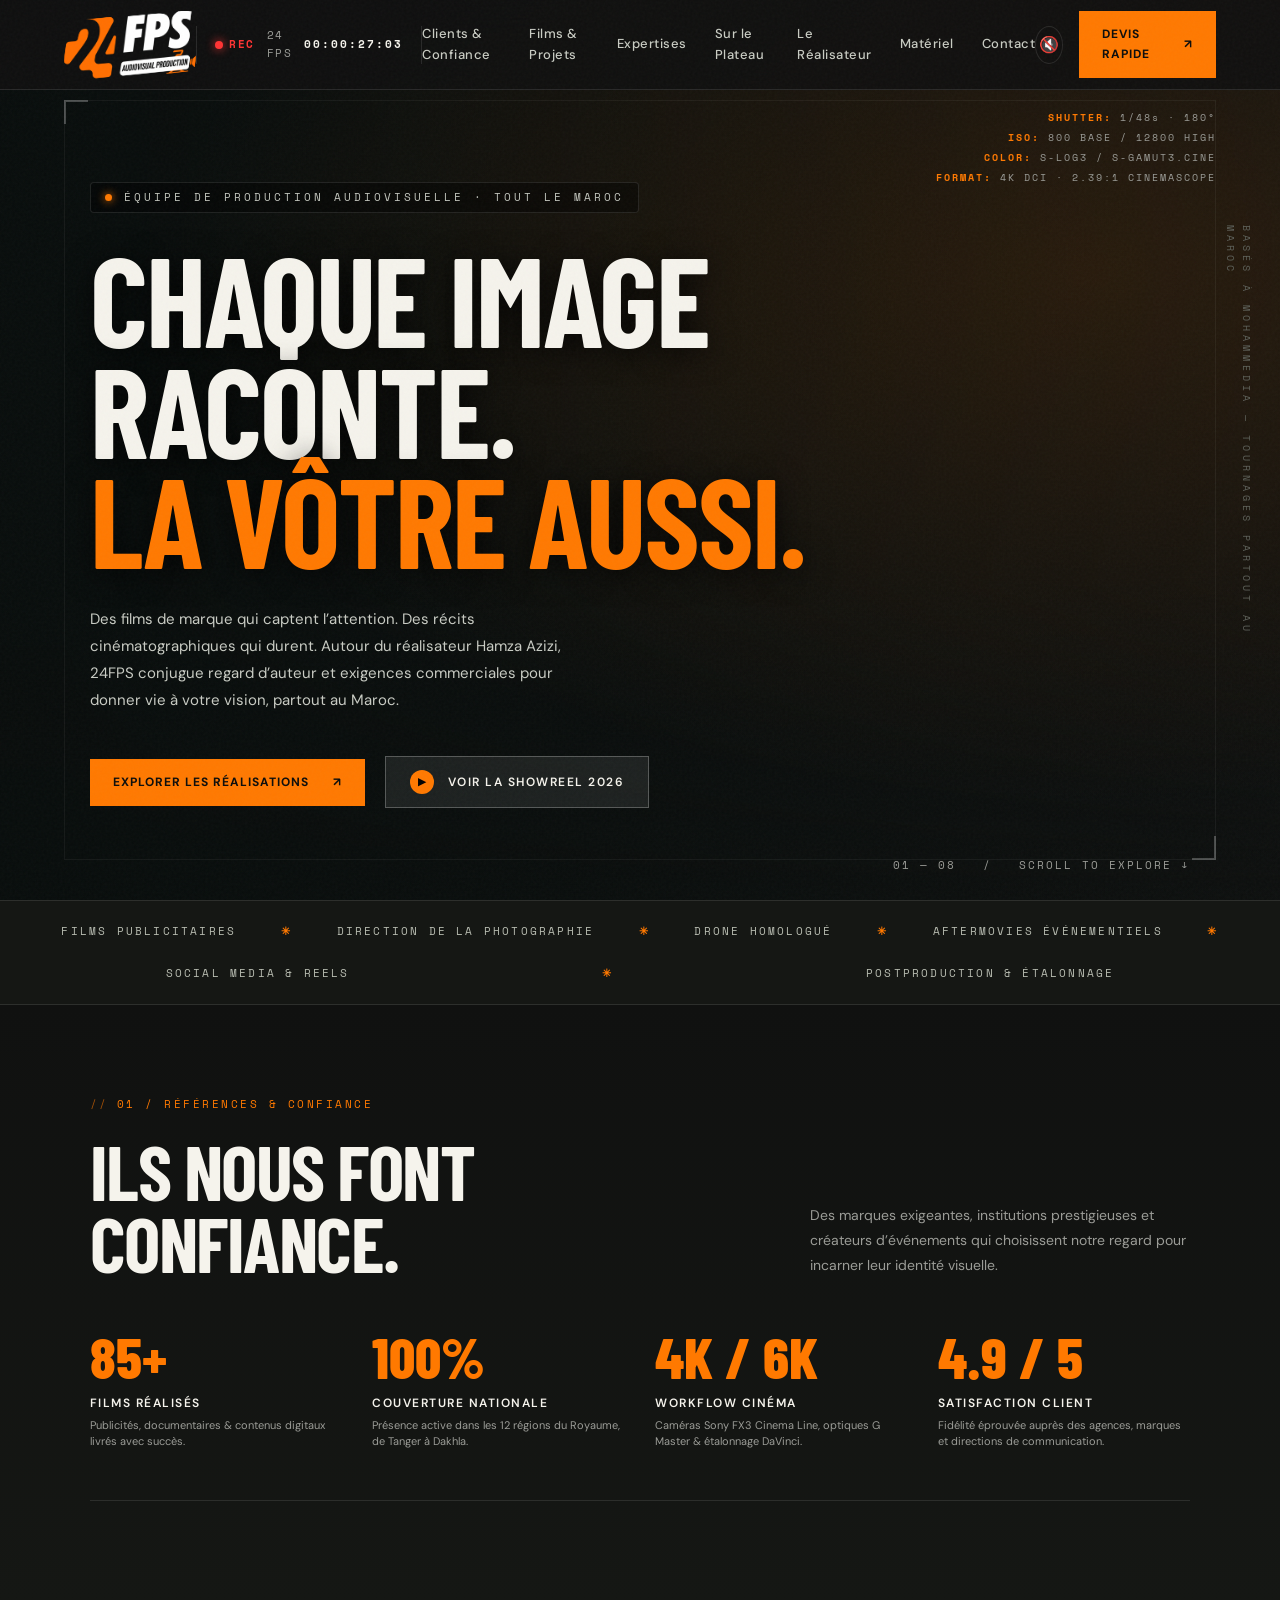
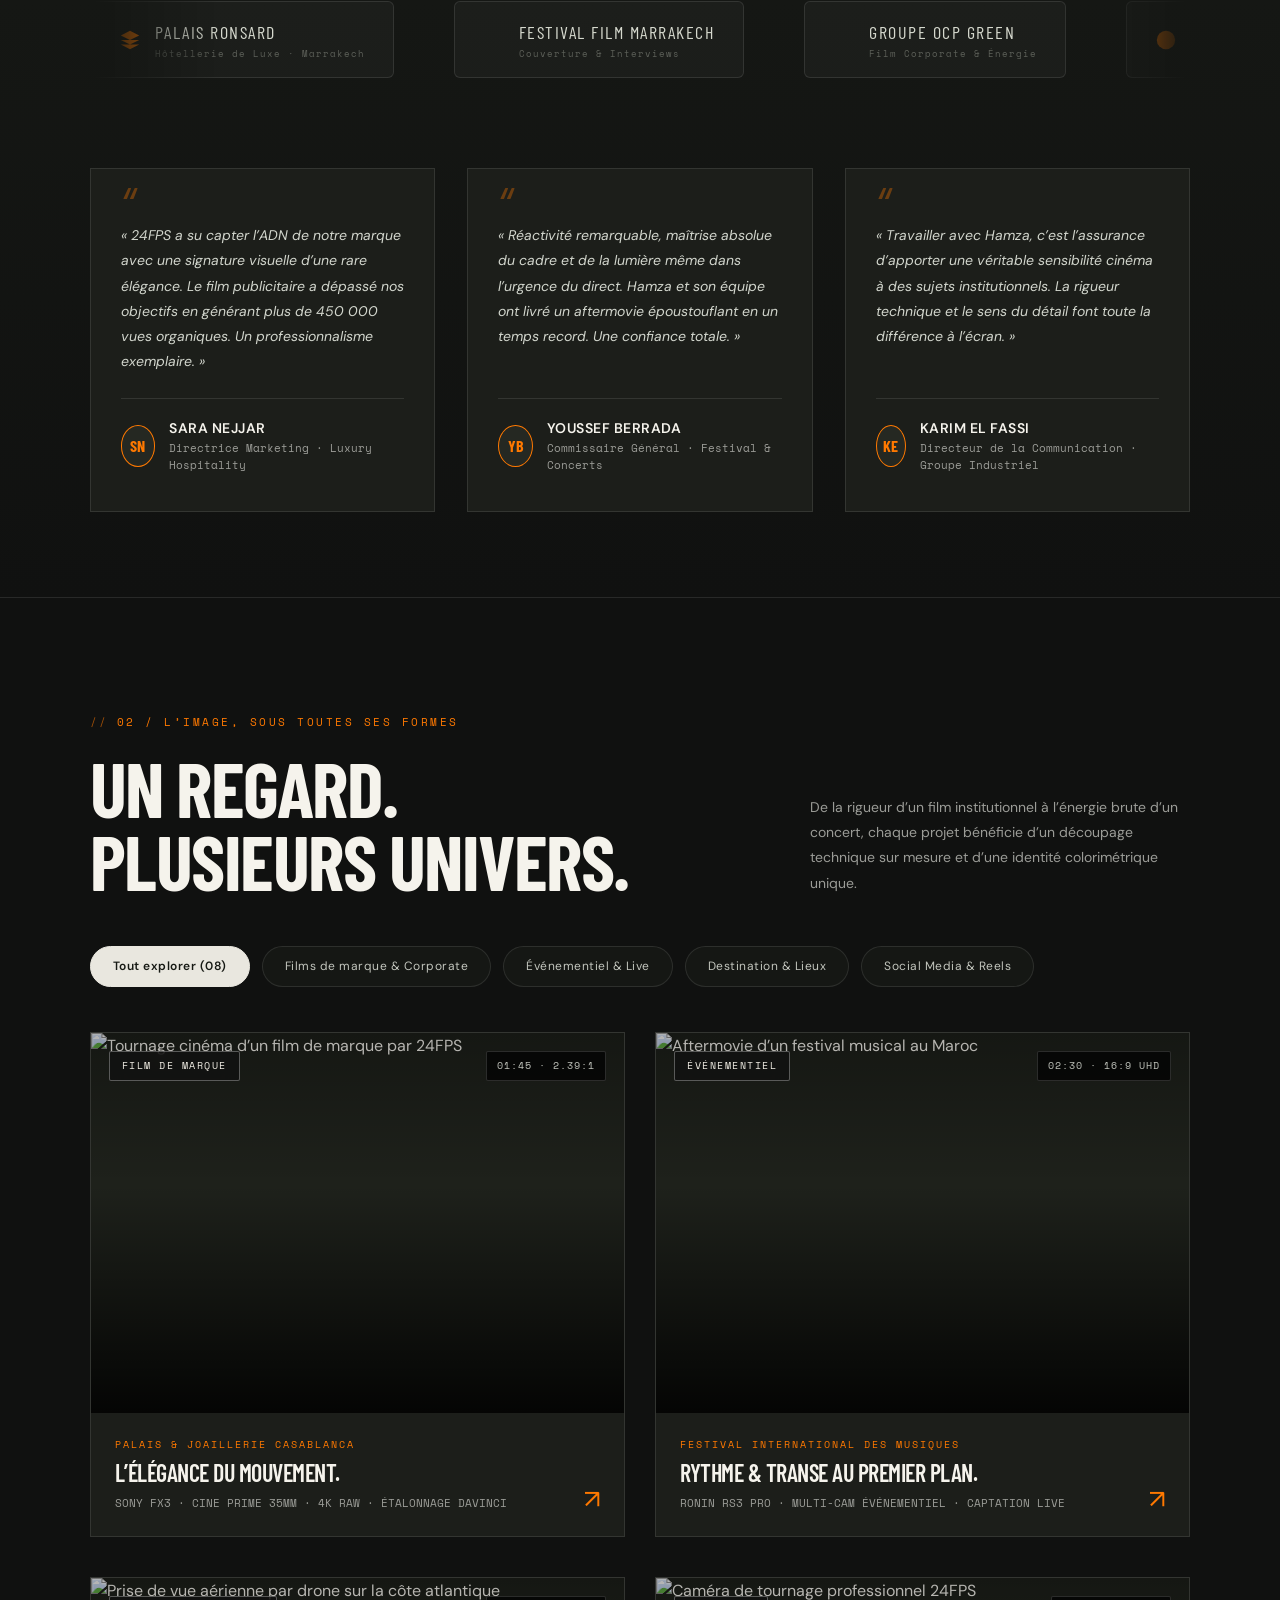
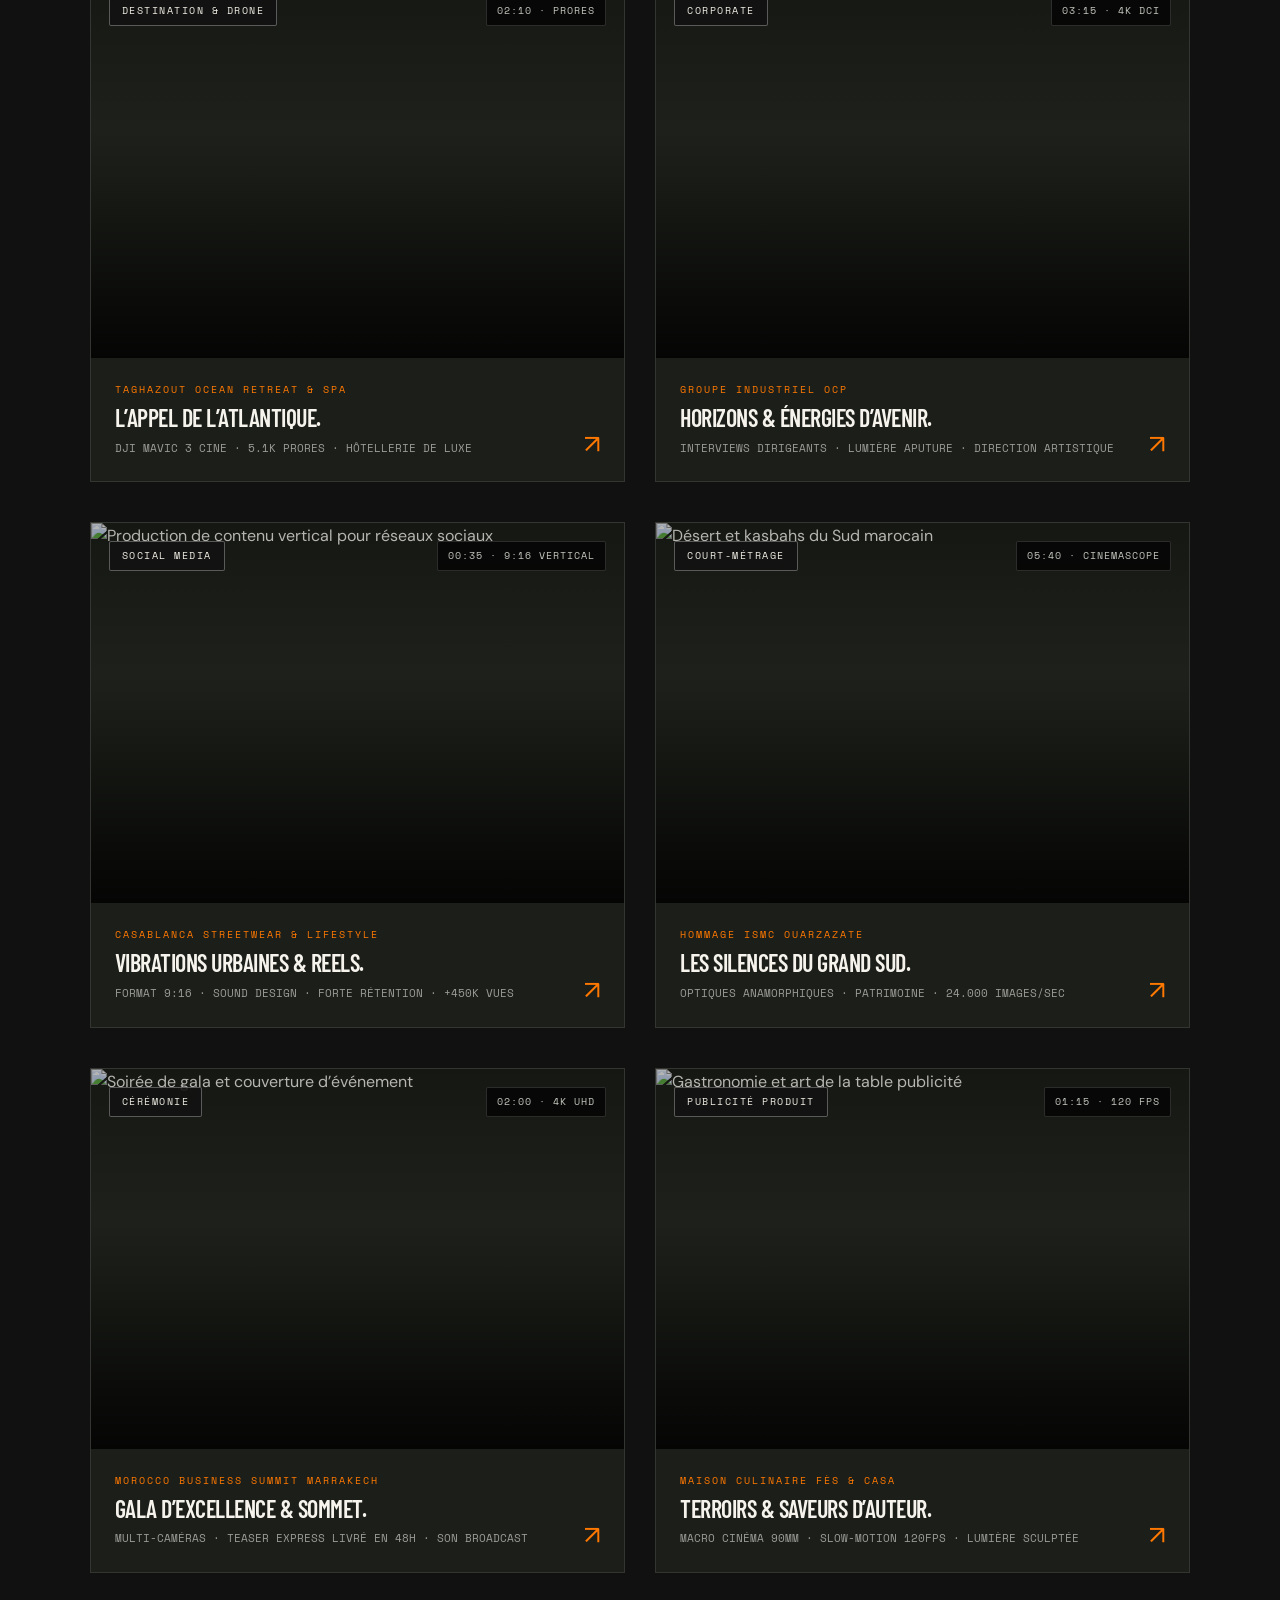
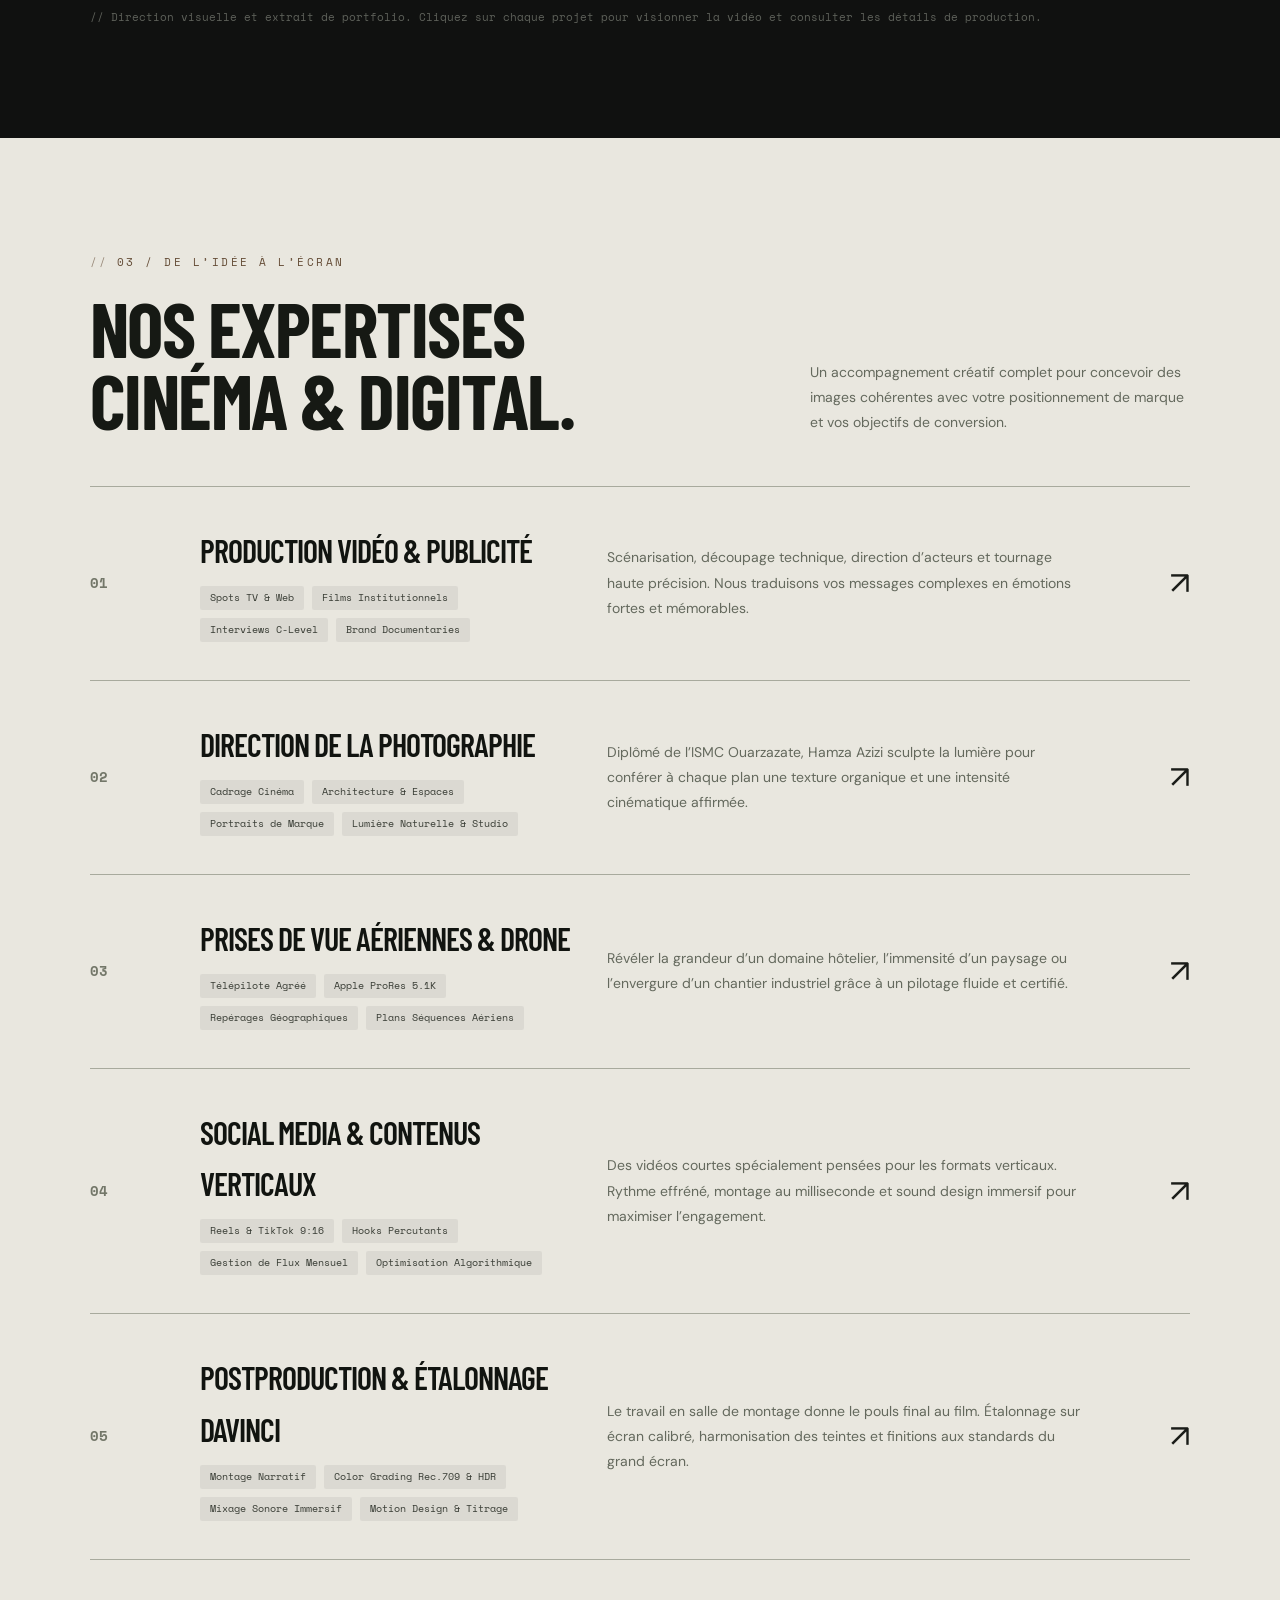
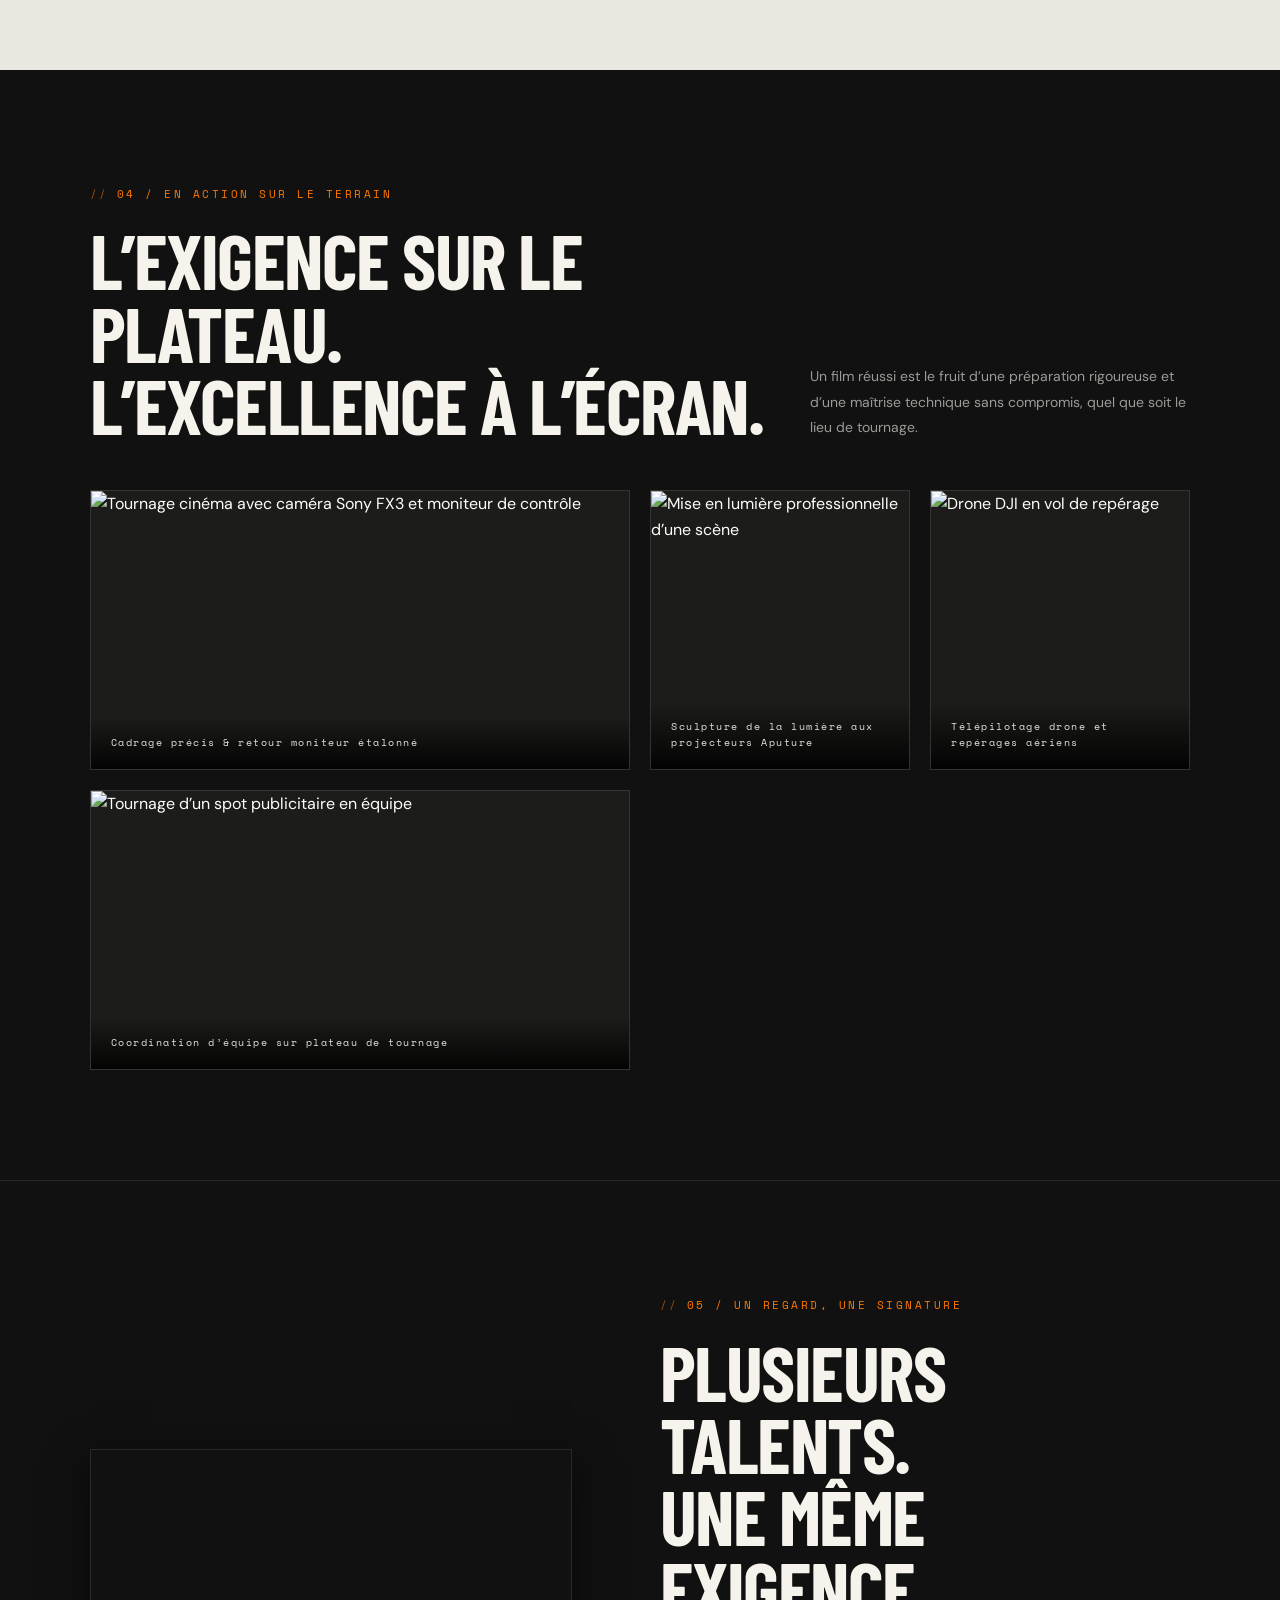
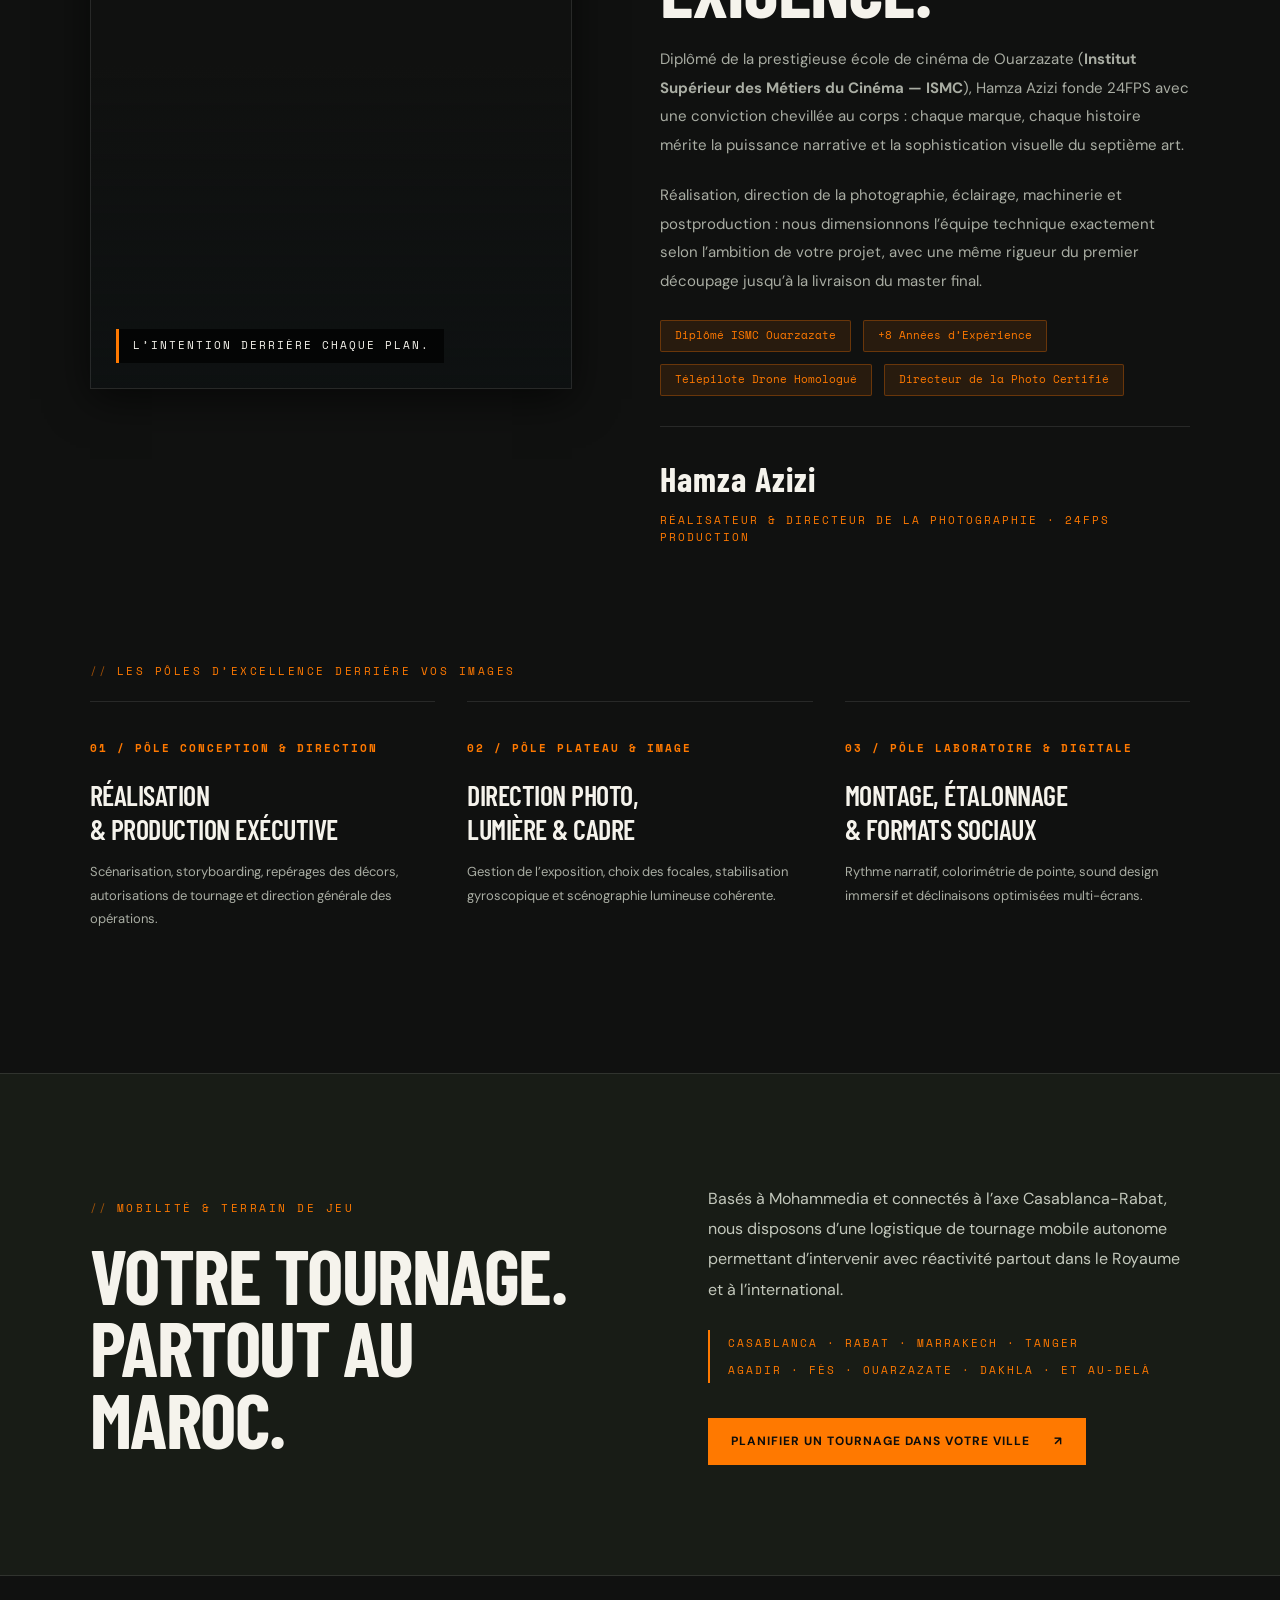
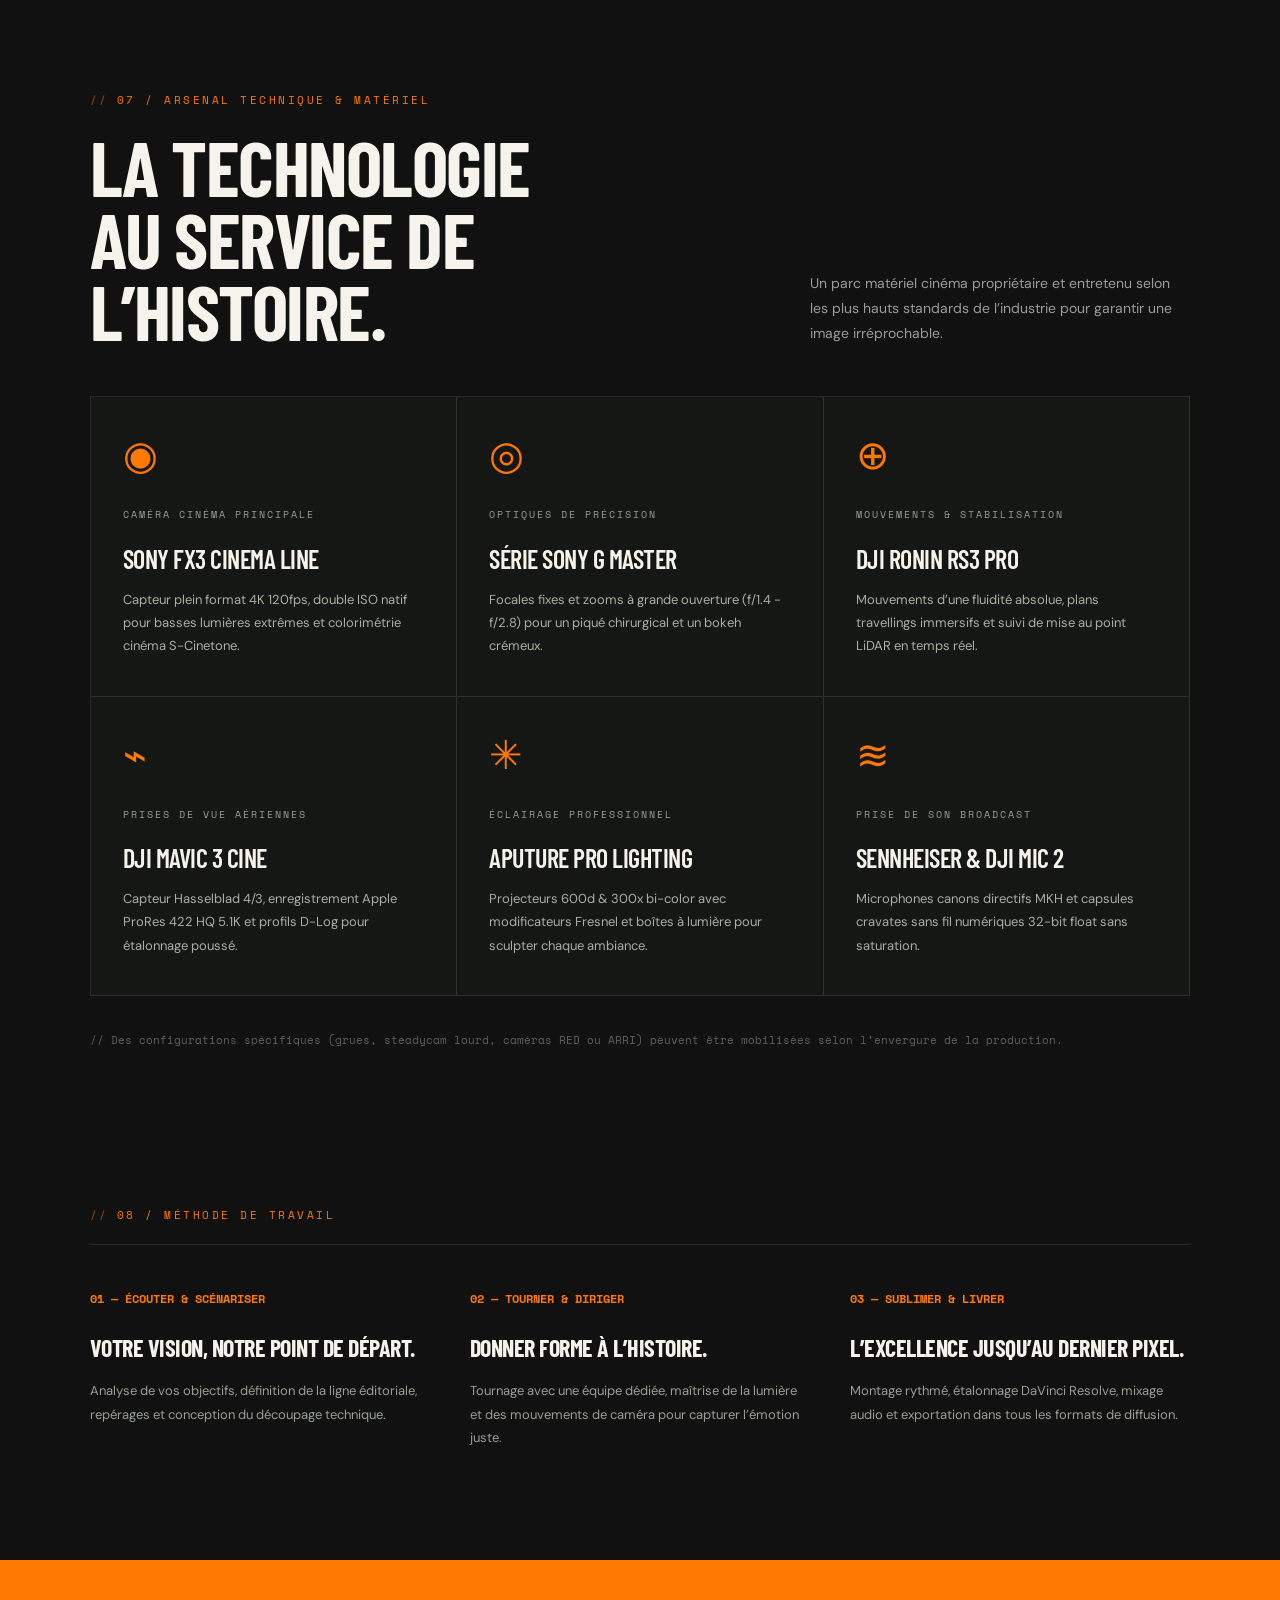
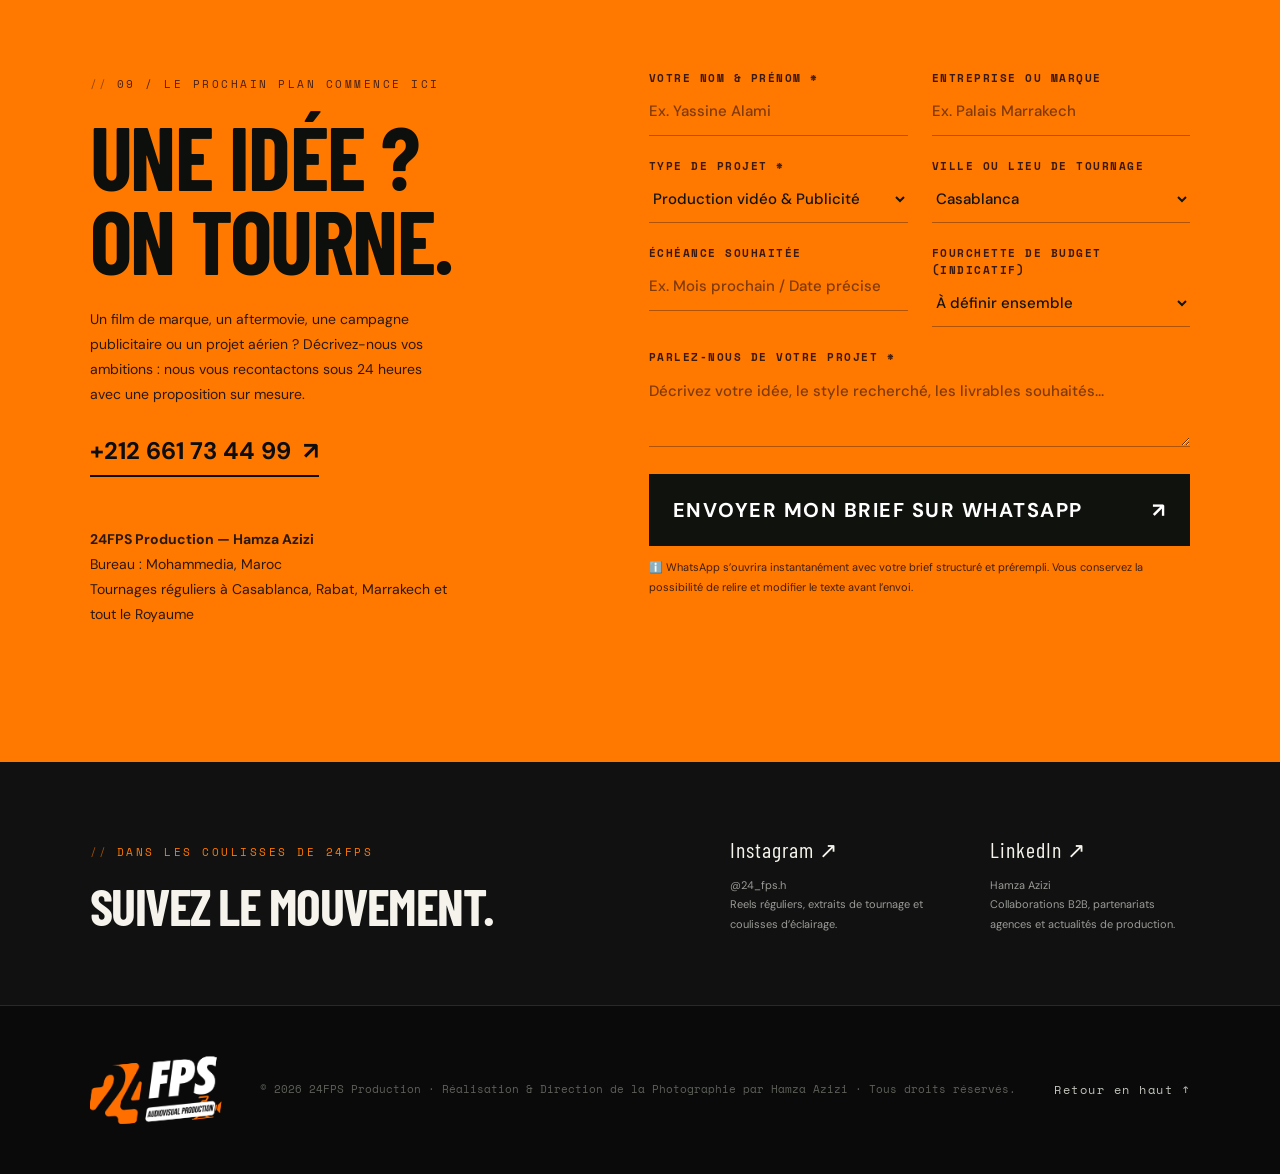
==== 24FPS_Maquette/index.html @ 8594a4b1 "feat: 24FPS Production website revamp with cinematic UI, client trust showcase, and Antigravity skil" ====
<!doctype html>
<html lang="fr">
<head>
  <meta charset="utf-8">
  <meta name="viewport" content="width=device-width, initial-scale=1">
  
  <!-- SEO & Open Graph Meta Tags -->
  <title>24FPS Production — Hamza Azizi | Réalisateur & Directeur de la Photographie Maroc</title>
  <meta name="description" content="24FPS Production par Hamza Azizi (diplômé ISMC Ouarzazate). Films publicitaires, direction de la photographie, événementiel, drone et social media partout au Maroc.">
  <meta name="keywords" content="24FPS Production, Hamza Azizi, réalisateur Maroc, directeur de la photographie Casablanca, production vidéo Maroc, drone Marrakech, publicité Casablanca, cameraman Mohammedia">
  <meta name="author" content="Hamza Azizi — 24FPS Production">
  <meta name="robots" content="index, follow">
  
  <meta property="og:type" content="website">
  <meta property="og:locale" content="fr_FR">
  <meta property="og:title" content="24FPS Production — Chaque image raconte. La vôtre aussi.">
  <meta property="og:description" content="Films de marque, photographie d’art, drone certifié et contenus social media à fort impact. Équipe basée à Mohammedia, disponible partout au Maroc.">
  <meta property="og:image" content="https://images.unsplash.com/photo-1485846234645-a62644f84728?auto=format&fit=crop&w=1200&q=85">
  <meta name="twitter:card" content="summary_large_image">
  <meta name="twitter:title" content="24FPS Production — Réalisateur & Directeur de la Photographie">
  <meta name="twitter:description" content="Films publicitaires, documentaires et direction de l’image partout au Maroc.">
  <meta name="theme-color" content="#101110">

  <!-- Favicon -->
  <link rel="icon" type="image/png" href="assets/24fps-logo.png">

  <!-- Main Stylesheet -->
  <link rel="stylesheet" href="css/style.css">

  <!-- Schema.org JSON-LD Structured Data -->
  <script type="application/ld+json">
  {
    "@context": "https://schema.org",
    "@type": "ProfessionalService",
    "name": "24FPS Production",
    "founder": {
      "@type": "Person",
      "name": "Hamza Azizi",
      "jobTitle": "Réalisateur & Directeur de la Photographie",
      "alumniOf": "Institut Supérieur des Métiers du Cinéma (ISMC) Ouarzazate"
    },
    "description": "Société de production audiovisuelle, films de marque, drone, événementiel et postproduction cinématographique.",
    "telephone": "+212661734499",
    "address": {
      "@type": "PostalAddress",
      "addressLocality": "Mohammedia",
      "addressCountry": "MA"
    },
    "areaServed": "Morocco",
    "priceRange": "$$",
    "sameAs": [
      "https://www.instagram.com/24_fps.h/"
    ]
  }
  </script>
</head>
<body>

  <!-- ======================================================================
       HEADER / NAVIGATION
       ====================================================================== -->
  <header id="top">
    <!-- Brand Logo Sprite (Original Design Framing Maintained) -->
    <a class="brand-logo" href="#top" aria-label="24FPS Production — Accueil">
      <img src="assets/24fps-logo.png" alt="24FPS Audiovisual Production Logo">
    </a>

    <!-- Live Timecode Camera HUD -->
    <div class="nav-hud" aria-label="Indicateur Caméra">
      <div class="rec-badge"><span class="rec-dot"></span> REC</div>
      <span>24 FPS</span>
      <span id="live-timecode">00:00:24:00</span>
    </div>

    <!-- Navigation Menu -->
    <nav id="nav" aria-label="Navigation principale">
      <a href="#confiance">Clients & Confiance</a>
      <a href="#univers">Films & Projets</a>
      <a href="#services">Expertises</a>
      <a href="#plateau">Sur le Plateau</a>
      <a href="#studio">Le Réalisateur</a>
      <a href="#materiel">Matériel</a>
      <a href="#contact">Contact</a>
    </nav>

    <!-- Header Actions -->
    <div class="nav-right">
      <button class="sound-toggle" id="sound-toggle" type="button" aria-pressed="false" title="Activer les retours sonores">
        🔇
      </button>
      <a class="cta orange" href="#contact">
        Devis rapide <span class="arrow">↗</span>
      </a>
      <button class="menu" aria-expanded="false" aria-controls="nav">
        Menu +
      </button>
    </div>
  </header>

  <main>
    <!-- ======================================================================
         HERO SECTION
         ====================================================================== -->
    <div class="hero">
      <div class="hero-backdrop" aria-hidden="true"></div>
      
      <!-- Viewfinder Framing Lines -->
      <div class="viewfinder-marks" aria-hidden="true"></div>

      <!-- Camera Settings Overlay -->
      <div class="camera-metadata" aria-hidden="true">
        <span><b>SHUTTER:</b> 1/48s · 180°</span>
        <span><b>ISO:</b> 800 BASE / 12800 HIGH</span>
        <span><b>COLOR:</b> S-LOG3 / S-GAMUT3.CINE</span>
        <span><b>FORMAT:</b> 4K DCI · 2.39:1 CINEMASCOPE</span>
      </div>

      <div class="hero-inner">
        <div class="eyebrow">
          <span class="dot"></span> Équipe de production audiovisuelle · Tout le Maroc
        </div>

        <h1>CHAQUE IMAGE<br>RACONTE.<br><em>LA VÔTRE AUSSI.</em></h1>

        <p>
          Des films de marque qui captent l’attention. Des récits cinématographiques qui durent. 
          Autour du réalisateur Hamza Azizi, 24FPS conjugue regard d’auteur et exigences commerciales pour donner vie à votre vision, partout au Maroc.
        </p>

        <div class="hero-bottom">
          <a class="cta orange" href="#univers">
            Explorer les réalisations <span class="arrow">↗</span>
          </a>
          <button class="play-showreel-btn" id="btn-showreel" type="button">
            <span class="play-icon-circle">▶</span>
            Voir la Showreel 2026
          </button>
        </div>
      </div>

      <div class="vertical-badge" aria-hidden="true">
        BASÉS À MOHAMMEDIA — TOURNAGES PARTOUT AU MAROC
      </div>

      <div class="hero-index" aria-hidden="true">
        01 — 08 &nbsp; / &nbsp; SCROLL TO EXPLORE ↓
      </div>
    </div>

    <!-- Ticker Strip -->
    <div class="ticker" aria-label="Prestations phares">
      <span>FILMS PUBLICITAIRES</span>
      <b>✳</b>
      <span>DIRECTION DE LA PHOTOGRAPHIE</span>
      <b>✳</b>
      <span>DRONE HOMOLOGUÉ</span>
      <b>✳</b>
      <span>AFTERMOVIES ÉVÉNEMENTIELS</span>
      <b>✳</b>
      <span>SOCIAL MEDIA & REELS</span>
      <b>✳</b>
      <span>POSTPRODUCTION & ÉTALONNAGE</span>
    </div>

    <!-- ======================================================================
         SECTION 01: TRUST, CLIENTS & SOCIAL PROOF
         (Objectif clé du client : afficher ses clients pour rassurer)
         ====================================================================== -->
    <section class="trust-section" id="confiance">
      <div class="section-wrapper">
        <div class="section-top">
          <div>
            <div class="label">01 / Références & Confiance</div>
            <h2>ILS NOUS FONT<br>CONFIANCE.</h2>
          </div>
          <p class="muted">
            Des marques exigeantes, institutions prestigieuses et créateurs d’événements qui choisissent notre regard pour incarner leur identité visuelle.
          </p>
        </div>

        <!-- Trust Statistics -->
        <div class="trust-stats">
          <div class="stat-item">
            <div class="stat-number">85+</div>
            <div class="stat-label">Films Réalisés</div>
            <div class="stat-desc">Publicités, documentaires & contenus digitaux livrés avec succès.</div>
          </div>
          <div class="stat-item">
            <div class="stat-number">100%</div>
            <div class="stat-label">Couverture Nationale</div>
            <div class="stat-desc">Présence active dans les 12 régions du Royaume, de Tanger à Dakhla.</div>
          </div>
          <div class="stat-item">
            <div class="stat-number">4K / 6K</div>
            <div class="stat-label">Workflow Cinéma</div>
            <div class="stat-desc">Caméras Sony FX3 Cinema Line, optiques G Master & étalonnage DaVinci.</div>
          </div>
          <div class="stat-item">
            <div class="stat-number">4.9 / 5</div>
            <div class="stat-label">Satisfaction Client</div>
            <div class="stat-desc">Fidélité éprouvée auprès des agences, marques et directions de communication.</div>
          </div>
        </div>

        <!-- Client Logo Marquee (Auto-scrolling with pause on hover) -->
        <div class="trust-marquee-wrapper" aria-label="Liste des partenaires et clients">
          <div class="trust-marquee">
            <!-- Set 1 -->
            <div class="client-badge">
              <svg viewBox="0 0 24 24"><path d="M12 2L2 7l10 5 10-5-10-5zM2 17l10 5 10-5M2 12l10 5 10-5"/></svg>
              <div><span>Palais Ronsard</span><small>Hôtellerie de Luxe · Marrakech</small></div>
            </div>
            <div class="client-badge">
              <svg viewBox="0 0 24 24"><path d="M4 6h16M4 12h16M4 18h16"/></svg>
              <div><span>Festival Film Marrakech</span><small>Couverture & Interviews</small></div>
            </div>
            <div class="client-badge">
              <svg viewBox="0 0 24 24"><path d="M12 3v18M3 12h18"/></svg>
              <div><span>Groupe OCP Green</span><small>Film Corporate & Énergie</small></div>
            </div>
            <div class="client-badge">
              <svg viewBox="0 0 24 24"><circle cx="12" cy="12" r="10"/></svg>
              <div><span>BMCE Capital</span><small>Communication Institutionnelle</small></div>
            </div>
            <div class="client-badge">
              <svg viewBox="0 0 24 24"><path d="M12 2l3.09 6.26L22 9.27l-5 4.87 1.18 6.88L12 17.77l-6.18 3.25L7 14.14 2 9.27l6.91-1.01L12 2z"/></svg>
              <div><span>Taghazout Bay Resort</span><small>Tourisme & Prises de Vue Drone</small></div>
            </div>
            <div class="client-badge">
              <svg viewBox="0 0 24 24"><path d="M21 16V8a2 2 0 0 0-1-1.73l-7-4a2 2 0 0 0-2 0l-7 4A2 2 0 0 0 3 8v8a2 2 0 0 0 1 1.73l7 4a2 2 0 0 0 2 0l7-4A2 2 0 0 0 21 16z"/></svg>
              <div><span>Casablanca Heritage</span><small>Mode & Campagne Brand</small></div>
            </div>
            <div class="client-badge">
              <svg viewBox="0 0 24 24"><polygon points="5 3 19 12 5 21 5 3"/></svg>
              <div><span>Oasis Music Fest</span><small>Aftermovie & Live Recording</small></div>
            </div>

            <!-- Set 2 (Duplicate for smooth infinite marquee) -->
            <div class="client-badge">
              <svg viewBox="0 0 24 24"><path d="M12 2L2 7l10 5 10-5-10-5zM2 17l10 5 10-5M2 12l10 5 10-5"/></svg>
              <div><span>Palais Ronsard</span><small>Hôtellerie de Luxe · Marrakech</small></div>
            </div>
            <div class="client-badge">
              <svg viewBox="0 0 24 24"><path d="M4 6h16M4 12h16M4 18h16"/></svg>
              <div><span>Festival Film Marrakech</span><small>Couverture & Interviews</small></div>
            </div>
            <div class="client-badge">
              <svg viewBox="0 0 24 24"><path d="M12 3v18M3 12h18"/></svg>
              <div><span>Groupe OCP Green</span><small>Film Corporate & Énergie</small></div>
            </div>
            <div class="client-badge">
              <svg viewBox="0 0 24 24"><circle cx="12" cy="12" r="10"/></svg>
              <div><span>BMCE Capital</span><small>Communication Institutionnelle</small></div>
            </div>
            <div class="client-badge">
              <svg viewBox="0 0 24 24"><path d="M12 2l3.09 6.26L22 9.27l-5 4.87 1.18 6.88L12 17.77l-6.18 3.25L7 14.14 2 9.27l6.91-1.01L12 2z"/></svg>
              <div><span>Taghazout Bay Resort</span><small>Tourisme & Prises de Vue Drone</small></div>
            </div>
            <div class="client-badge">
              <svg viewBox="0 0 24 24"><path d="M21 16V8a2 2 0 0 0-1-1.73l-7-4a2 2 0 0 0-2 0l-7 4A2 2 0 0 0 3 8v8a2 2 0 0 0 1 1.73l7 4a2 2 0 0 0 2 0l7-4A2 2 0 0 0 21 16z"/></svg>
              <div><span>Casablanca Heritage</span><small>Mode & Campagne Brand</small></div>
            </div>
            <div class="client-badge">
              <svg viewBox="0 0 24 24"><polygon points="5 3 19 12 5 21 5 3"/></svg>
              <div><span>Oasis Music Fest</span><small>Aftermovie & Live Recording</small></div>
            </div>
          </div>
        </div>

        <!-- Verified Testimonials -->
        <div class="testimonials-grid">
          <article class="testimonial-card">
            <p class="testimonial-quote">
              « 24FPS a su capter l’ADN de notre marque avec une signature visuelle d’une rare élégance. Le film publicitaire a dépassé nos objectifs en générant plus de 450 000 vues organiques. Un professionnalisme exemplaire. »
            </p>
            <div class="testimonial-author">
              <div class="testimonial-avatar">SN</div>
              <div class="testimonial-meta">
                <h4>Sara Nejjar</h4>
                <p>Directrice Marketing · Luxury Hospitality</p>
              </div>
            </div>
          </article>

          <article class="testimonial-card">
            <p class="testimonial-quote">
              « Réactivité remarquable, maîtrise absolue du cadre et de la lumière même dans l’urgence du direct. Hamza et son équipe ont livré un aftermovie époustouflant en un temps record. Une confiance totale. »
            </p>
            <div class="testimonial-author">
              <div class="testimonial-avatar">YB</div>
              <div class="testimonial-meta">
                <h4>Youssef Berrada</h4>
                <p>Commissaire Général · Festival & Concerts</p>
              </div>
            </div>
          </article>

          <article class="testimonial-card">
            <p class="testimonial-quote">
              « Travailler avec Hamza, c’est l’assurance d’apporter une véritable sensibilité cinéma à des sujets institutionnels. La rigueur technique et le sens du détail font toute la différence à l’écran. »
            </p>
            <div class="testimonial-author">
              <div class="testimonial-avatar">KE</div>
              <div class="testimonial-meta">
                <h4>Karim El Fassi</h4>
                <p>Directeur de la Communication · Groupe Industriel</p>
              </div>
            </div>
          </article>
        </div>
      </div>
    </section>

    <!-- ======================================================================
         SECTION 02: WORK SHOWCASE / FILMOGRAPHY
         ====================================================================== -->
    <section id="univers">
      <div class="section-wrapper">
        <div class="section-top">
          <div>
            <div class="label">02 / L’image, sous toutes ses formes</div>
            <h2>UN REGARD.<br>PLUSIEURS UNIVERS.</h2>
          </div>
          <p class="muted">
            De la rigueur d’un film institutionnel à l’énergie brute d’un concert, chaque projet bénéficie d’un découpage technique sur mesure et d’une identité colorimétrique unique.
          </p>
        </div>

        <!-- Filter Controls -->
        <div class="filters" role="group" aria-label="Filtrer les univers">
          <button class="active" data-filter="all" aria-pressed="true">Tout explorer (08)</button>
          <button data-filter="brand" aria-pressed="false">Films de marque & Corporate</button>
          <button data-filter="event" aria-pressed="false">Événementiel & Live</button>
          <button data-filter="life" aria-pressed="false">Destination & Lieux</button>
          <button data-filter="social" aria-pressed="false">Social Media & Reels</button>
        </div>

        <!-- Projects Grid -->
        <div class="projects">
          <!-- Project 1 -->
          <article class="project" data-type="brand" data-id="brand-1">
            <div class="picture">
              <img src="https://images.unsplash.com/photo-1485846234645-a62644f84728?auto=format&fit=crop&w=1200&q=85" alt="Tournage cinéma d’un film de marque par 24FPS" loading="lazy">
              <div class="picture-badges">
                <span class="tag">FILM DE MARQUE</span>
                <span class="duration-tag">01:45 · 2.39:1</span>
              </div>
              <div class="play-hover-overlay">
                <span class="play-action-btn">▶</span>
              </div>
            </div>
            <div class="project-info">
              <div>
                <div class="project-client-name">Palais & Joaillerie Casablanca</div>
                <h3>L’Élégance du Mouvement.</h3>
                <p class="project-meta-specs">SONY FX3 · CINE PRIME 35MM · 4K RAW · ÉTALONNAGE DAVINCI</p>
              </div>
              <span class="project-arrow">↗</span>
            </div>
          </article>

          <!-- Project 2 -->
          <article class="project" data-type="event" data-id="event-1">
            <div class="picture">
              <img src="https://images.unsplash.com/photo-1506157786151-b8491531f063?auto=format&fit=crop&w=1200&q=85" alt="Aftermovie d’un festival musical au Maroc" loading="lazy">
              <div class="picture-badges">
                <span class="tag">ÉVÉNEMENTIEL</span>
                <span class="duration-tag">02:30 · 16:9 UHD</span>
              </div>
              <div class="play-hover-overlay">
                <span class="play-action-btn">▶</span>
              </div>
            </div>
            <div class="project-info">
              <div>
                <div class="project-client-name">Festival International des Musiques</div>
                <h3>Rythme & Transe au Premier Plan.</h3>
                <p class="project-meta-specs">RONIN RS3 PRO · MULTI-CAM ÉVÉNEMENTIEL · CAPTATION LIVE</p>
              </div>
              <span class="project-arrow">↗</span>
            </div>
          </article>

          <!-- Project 3 -->
          <article class="project" data-type="life" data-id="life-1">
            <div class="picture">
              <img src="https://images.unsplash.com/photo-1518837695005-2083093ee35b?auto=format&fit=crop&w=1200&q=85" alt="Prise de vue aérienne par drone sur la côte atlantique" loading="lazy">
              <div class="picture-badges">
                <span class="tag">DESTINATION & DRONE</span>
                <span class="duration-tag">02:10 · PRORES</span>
              </div>
              <div class="play-hover-overlay">
                <span class="play-action-btn">▶</span>
              </div>
            </div>
            <div class="project-info">
              <div>
                <div class="project-client-name">Taghazout Ocean Retreat & Spa</div>
                <h3>L’Appel de l’Atlantique.</h3>
                <p class="project-meta-specs">DJI MAVIC 3 CINE · 5.1K PRORES · HÔTELLERIE DE LUXE</p>
              </div>
              <span class="project-arrow">↗</span>
            </div>
          </article>

          <!-- Project 4 -->
          <article class="project" data-type="brand" data-id="brand-2">
            <div class="picture">
              <img src="https://images.unsplash.com/photo-1492619375914-88005aa9e8fb?auto=format&fit=crop&w=1200&q=85" alt="Caméra de tournage professionnel 24FPS" loading="lazy">
              <div class="picture-badges">
                <span class="tag">CORPORATE</span>
                <span class="duration-tag">03:15 · 4K DCI</span>
              </div>
              <div class="play-hover-overlay">
                <span class="play-action-btn">▶</span>
              </div>
            </div>
            <div class="project-info">
              <div>
                <div class="project-client-name">Groupe Industriel OCP</div>
                <h3>Horizons & Énergies d’Avenir.</h3>
                <p class="project-meta-specs">INTERVIEWS DIRIGEANTS · LUMIÈRE APUTURE · DIRECTION ARTISTIQUE</p>
              </div>
              <span class="project-arrow">↗</span>
            </div>
          </article>

          <!-- Project 5 -->
          <article class="project" data-type="social" data-id="social-1">
            <div class="picture">
              <img src="https://images.unsplash.com/photo-1516035069371-29a1b244cc32?auto=format&fit=crop&w=1200&q=85" alt="Production de contenu vertical pour réseaux sociaux" loading="lazy">
              <div class="picture-badges">
                <span class="tag">SOCIAL MEDIA</span>
                <span class="duration-tag">00:35 · 9:16 VERTICAL</span>
              </div>
              <div class="play-hover-overlay">
                <span class="play-action-btn">▶</span>
              </div>
            </div>
            <div class="project-info">
              <div>
                <div class="project-client-name">Casablanca Streetwear & Lifestyle</div>
                <h3>Vibrations Urbaines & Reels.</h3>
                <p class="project-meta-specs">FORMAT 9:16 · SOUND DESIGN · FORTE RÉTENTION · +450K VUES</p>
              </div>
              <span class="project-arrow">↗</span>
            </div>
          </article>

          <!-- Project 6 -->
          <article class="project" data-type="life" data-id="life-2">
            <div class="picture">
              <img src="https://images.unsplash.com/photo-1509316975850-ff9c5deb0cd9?auto=format&fit=crop&w=1200&q=85" alt="Désert et kasbahs du Sud marocain" loading="lazy">
              <div class="picture-badges">
                <span class="tag">COURT-MÉTRAGE</span>
                <span class="duration-tag">05:40 · CINEMASCOPE</span>
              </div>
              <div class="play-hover-overlay">
                <span class="play-action-btn">▶</span>
              </div>
            </div>
            <div class="project-info">
              <div>
                <div class="project-client-name">Hommage ISMC Ouarzazate</div>
                <h3>Les Silences du Grand Sud.</h3>
                <p class="project-meta-specs">OPTIQUES ANAMORPHIQUES · PATRIMOINE · 24.000 IMAGES/SEC</p>
              </div>
              <span class="project-arrow">↗</span>
            </div>
          </article>

          <!-- Project 7 -->
          <article class="project" data-type="event" data-id="event-2">
            <div class="picture">
              <img src="https://images.unsplash.com/photo-1470225620780-dba8ba36b745?auto=format&fit=crop&w=1200&q=85" alt="Soirée de gala et couverture d’événement" loading="lazy">
              <div class="picture-badges">
                <span class="tag">CÉRÉMONIE</span>
                <span class="duration-tag">02:00 · 4K UHD</span>
              </div>
              <div class="play-hover-overlay">
                <span class="play-action-btn">▶</span>
              </div>
            </div>
            <div class="project-info">
              <div>
                <div class="project-client-name">Morocco Business Summit Marrakech</div>
                <h3>Gala d’Excellence & Sommet.</h3>
                <p class="project-meta-specs">MULTI-CAMÉRAS · TEASER EXPRESS LIVRÉ EN 48H · SON BROADCAST</p>
              </div>
              <span class="project-arrow">↗</span>
            </div>
          </article>

          <!-- Project 8 -->
          <article class="project" data-type="brand" data-id="brand-3">
            <div class="picture">
              <img src="https://images.unsplash.com/photo-1555396273-367ea4eb4db5?auto=format&fit=crop&w=1200&q=85" alt="Gastronomie et art de la table publicité" loading="lazy">
              <div class="picture-badges">
                <span class="tag">PUBLICITÉ PRODUIT</span>
                <span class="duration-tag">01:15 · 120 FPS</span>
              </div>
              <div class="play-hover-overlay">
                <span class="play-action-btn">▶</span>
              </div>
            </div>
            <div class="project-info">
              <div>
                <div class="project-client-name">Maison Culinaire Fès & Casa</div>
                <h3>Terroirs & Saveurs d’Auteur.</h3>
                <p class="project-meta-specs">MACRO CINÉMA 90MM · SLOW-MOTION 120FPS · LUMIÈRE SCULPTÉE</p>
              </div>
              <span class="project-arrow">↗</span>
            </div>
          </article>
        </div>

        <p class="note">
          // Direction visuelle et extrait de portfolio. Cliquez sur chaque projet pour visionner la vidéo et consulter les détails de production.
        </p>
      </div>
    </section>

    <!-- ======================================================================
         SECTION 03: SERVICES & EXPERTISES (Paper Palette)
         ====================================================================== -->
    <section class="services" id="services">
      <div class="section-wrapper">
        <div class="section-top">
          <div>
            <div class="label">03 / De l’idée à l’écran</div>
            <h2>NOS EXPERTISES<br>CINÉMA & DIGITAL.</h2>
          </div>
          <p class="muted">
            Un accompagnement créatif complet pour concevoir des images cohérentes avec votre positionnement de marque et vos objectifs de conversion.
          </p>
        </div>

        <!-- Service 01 -->
        <div class="service">
          <span class="num">01</span>
          <div>
            <h3>Production Vidéo & Publicité</h3>
            <div class="service-deliverables">
              <span class="service-pill">Spots TV & Web</span>
              <span class="service-pill">Films Institutionnels</span>
              <span class="service-pill">Interviews C-Level</span>
              <span class="service-pill">Brand Documentaries</span>
            </div>
          </div>
          <p>
            Scénarisation, découpage technique, direction d’acteurs et tournage haute précision. Nous traduisons vos messages complexes en émotions fortes et mémorables.
          </p>
          <span class="arrow">↗</span>
        </div>

        <!-- Service 02 -->
        <div class="service">
          <span class="num">02</span>
          <div>
            <h3>Direction de la Photographie</h3>
            <div class="service-deliverables">
              <span class="service-pill">Cadrage Cinéma</span>
              <span class="service-pill">Architecture & Espaces</span>
              <span class="service-pill">Portraits de Marque</span>
              <span class="service-pill">Lumière Naturelle & Studio</span>
            </div>
          </div>
          <p>
            Diplômé de l’ISMC Ouarzazate, Hamza Azizi sculpte la lumière pour conférer à chaque plan une texture organique et une intensité cinématique affirmée.
          </p>
          <span class="arrow">↗</span>
        </div>

        <!-- Service 03 -->
        <div class="service">
          <span class="num">03</span>
          <div>
            <h3>Prises de Vue Aériennes & Drone</h3>
            <div class="service-deliverables">
              <span class="service-pill">Télépilote Agréé</span>
              <span class="service-pill">Apple ProRes 5.1K</span>
              <span class="service-pill">Repérages Géographiques</span>
              <span class="service-pill">Plans Séquences Aériens</span>
            </div>
          </div>
          <p>
            Révéler la grandeur d’un domaine hôtelier, l’immensité d’un paysage ou l’envergure d’un chantier industriel grâce à un pilotage fluide et certifié.
          </p>
          <span class="arrow">↗</span>
        </div>

        <!-- Service 04 -->
        <div class="service">
          <span class="num">04</span>
          <div>
            <h3>Social Media & Contenus Verticaux</h3>
            <div class="service-deliverables">
              <span class="service-pill">Reels & TikTok 9:16</span>
              <span class="service-pill">Hooks Percutants</span>
              <span class="service-pill">Gestion de Flux Mensuel</span>
              <span class="service-pill">Optimisation Algorithmique</span>
            </div>
          </div>
          <p>
            Des vidéos courtes spécialement pensées pour les formats verticaux. Rythme effréné, montage au milliseconde et sound design immersif pour maximiser l’engagement.
          </p>
          <span class="arrow">↗</span>
        </div>

        <!-- Service 05 -->
        <div class="service">
          <span class="num">05</span>
          <div>
            <h3>Postproduction & Étalonnage DaVinci</h3>
            <div class="service-deliverables">
              <span class="service-pill">Montage Narratif</span>
              <span class="service-pill">Color Grading Rec.709 & HDR</span>
              <span class="service-pill">Mixage Sonore Immersif</span>
              <span class="service-pill">Motion Design & Titrage</span>
            </div>
          </div>
          <p>
            Le travail en salle de montage donne le pouls final au film. Étalonnage sur écran calibré, harmonisation des teintes et finitions aux standards du grand écran.
          </p>
          <span class="arrow">↗</span>
        </div>
      </div>
    </section>

    <!-- ======================================================================
         SECTION 04: BEHIND THE SCENES / SUR LE PLATEAU
         (Renforce la crédibilité et le professionnalisme)
         ====================================================================== -->
    <section class="bts-section" id="plateau">
      <div class="section-wrapper">
        <div class="section-top">
          <div>
            <div class="label">04 / En Action sur le Terrain</div>
            <h2>L’EXIGENCE SUR LE PLATEAU.<br>L’EXCELLENCE À L’ÉCRAN.</h2>
          </div>
          <p class="muted">
            Un film réussi est le fruit d’une préparation rigoureuse et d’une maîtrise technique sans compromis, quel que soit le lieu de tournage.
          </p>
        </div>

        <div class="bts-grid">
          <div class="bts-item">
            <img src="https://images.unsplash.com/photo-1492619375914-88005aa9e8fb?auto=format&fit=crop&w=1200&q=85" alt="Tournage cinéma avec caméra Sony FX3 et moniteur de contrôle" loading="lazy">
            <div class="bts-caption">Cadrage précis & retour moniteur étalonné</div>
          </div>
          <div class="bts-item">
            <img src="https://images.unsplash.com/photo-1517457373958-b7bdd4587205?auto=format&fit=crop&w=800&q=85" alt="Mise en lumière professionnelle d’une scène" loading="lazy">
            <div class="bts-caption">Sculpture de la lumière aux projecteurs Aputure</div>
          </div>
          <div class="bts-item">
            <img src="https://images.unsplash.com/photo-1508614589041-895b88991e3e?auto=format&fit=crop&w=800&q=85" alt="Drone DJI en vol de repérage" loading="lazy">
            <div class="bts-caption">Télépilotage drone et repérages aériens</div>
          </div>
          <div class="bts-item">
            <img src="https://images.unsplash.com/photo-1485846234645-a62644f84728?auto=format&fit=crop&w=1200&q=85" alt="Tournage d’un spot publicitaire en équipe" loading="lazy">
            <div class="bts-caption">Coordination d’équipe sur plateau de tournage</div>
          </div>
        </div>
      </div>
    </section>

    <!-- ======================================================================
         SECTION 05: ABOUT / HAMZA AZIZI & LE COLLECTIF
         ====================================================================== -->
    <section class="about" id="studio">
      <div class="portrait" role="img" aria-label="Portrait d’ambiance : Hamza Azizi sur un plateau de tournage">
        <div class="stamp">L’INTENTION DERRIÈRE CHAQUE PLAN.</div>
      </div>

      <div>
        <div class="label">05 / Un regard, une signature</div>
        <h2>PLUSIEURS TALENTS.<br>UNE MÊME EXIGENCE.</h2>

        <p>
          Diplômé de la prestigieuse école de cinéma de Ouarzazate (<strong>Institut Supérieur des Métiers du Cinéma — ISMC</strong>), Hamza Azizi fonde 24FPS avec une conviction chevillée au corps : chaque marque, chaque histoire mérite la puissance narrative et la sophistication visuelle du septième art.
        </p>

        <p>
          Réalisation, direction de la photographie, éclairage, machinerie et postproduction : nous dimensionnons l’équipe technique exactement selon l’ambition de votre projet, avec une même rigueur du premier découpage jusqu’à la livraison du master final.
        </p>

        <div class="credentials-badges">
          <span class="cred-badge">Diplômé ISMC Ouarzazate</span>
          <span class="cred-badge">+8 Années d’Expérience</span>
          <span class="cred-badge">Télépilote Drone Homologué</span>
          <span class="cred-badge">Directeur de la Photo Certifié</span>
        </div>

        <div class="signature-block">
          <div class="signature">Hamza Azizi</div>
          <div class="role">RÉALISATEUR & DIRECTEUR DE LA PHOTOGRAPHIE · 24FPS PRODUCTION</div>
        </div>
      </div>
    </section>

    <!-- Team Specialities Grid -->
    <section class="team">
      <div class="section-wrapper">
        <div class="label">Les pôles d’excellence derrière vos images</div>
        <div class="team-grid">
          <article>
            <b>01 / PÔLE CONCEPTION & DIRECTION</b>
            <h3>Réalisation<br>& Production Exécutive</h3>
            <p>Scénarisation, storyboarding, repérages des décors, autorisations de tournage et direction générale des opérations.</p>
          </article>
          <article>
            <b>02 / PÔLE PLATEAU & IMAGE</b>
            <h3>Direction Photo,<br>Lumière & Cadre</h3>
            <p>Gestion de l’exposition, choix des focales, stabilisation gyroscopique et scénographie lumineuse cohérente.</p>
          </article>
          <article>
            <b>03 / PÔLE LABORATOIRE & DIGITALE</b>
            <h3>Montage, Étalonnage<br>& Formats Sociaux</h3>
            <p>Rythme narratif, colorimétrie de pointe, sound design immersif et déclinaisons optimisées multi-écrans.</p>
          </article>
        </div>
      </div>
    </section>

    <!-- ======================================================================
         SECTION 06: NATIONAL COVERAGE
         ====================================================================== -->
    <section class="nation">
      <div>
        <div class="label">Mobilité & Terrain de Jeu</div>
        <h2>VOTRE TOURNAGE.<br>PARTOUT AU MAROC.</h2>
      </div>

      <div>
        <p>
          Basés à Mohammedia et connectés à l’axe Casablanca-Rabat, nous disposons d’une logistique de tournage mobile autonome permettant d’intervenir avec réactivité partout dans le Royaume et à l’international.
        </p>
        <div class="cities">
          CASABLANCA · RABAT · MARRAKECH · TANGER<br>
          AGADIR · FÈS · OUARZAZATE · DAKHLA · ET AU-DELÀ
        </div>
        <a class="cta orange" href="#contact">
          Planifier un tournage dans votre ville <span class="arrow">↗</span>
        </a>
      </div>
    </section>

    <!-- ======================================================================
         SECTION 07: EQUIPMENT & TECHNICAL ARSENAL
         ====================================================================== -->
    <section id="materiel" class="equipment">
      <div class="section-wrapper">
        <div class="section-top">
          <div>
            <div class="label">07 / Arsenal Technique & Matériel</div>
            <h2>LA TECHNOLOGIE<br>AU SERVICE DE L’HISTOIRE.</h2>
          </div>
          <p class="muted">
            Un parc matériel cinéma propriétaire et entretenu selon les plus hauts standards de l’industrie pour garantir une image irréprochable.
          </p>
        </div>

        <div class="gear-grid">
          <article>
            <span class="gear-icon">◉</span>
            <span class="gear-label">CAMÉRA CINÉMA PRINCIPALE</span>
            <h3>Sony FX3 Cinema Line</h3>
            <p>Capteur plein format 4K 120fps, double ISO natif pour basses lumières extrêmes et colorimétrie cinéma S-Cinetone.</p>
          </article>

          <article>
            <span class="gear-icon">◎</span>
            <span class="gear-label">OPTIQUES DE PRÉCISION</span>
            <h3>Série Sony G Master</h3>
            <p>Focales fixes et zooms à grande ouverture (f/1.4 - f/2.8) pour un piqué chirurgical et un bokeh crémeux.</p>
          </article>

          <article>
            <span class="gear-icon">⊕</span>
            <span class="gear-label">MOUVEMENTS & STABILISATION</span>
            <h3>DJI Ronin RS3 Pro</h3>
            <p>Mouvements d’une fluidité absolue, plans travellings immersifs et suivi de mise au point LiDAR en temps réel.</p>
          </article>

          <article>
            <span class="gear-icon">⌁</span>
            <span class="gear-label">PRISES DE VUE AÉRIENNES</span>
            <h3>DJI Mavic 3 Cine</h3>
            <p>Capteur Hasselblad 4/3, enregistrement Apple ProRes 422 HQ 5.1K et profils D-Log pour étalonnage poussé.</p>
          </article>

          <article>
            <span class="gear-icon">✳</span>
            <span class="gear-label">ÉCLAIRAGE PROFESSIONNEL</span>
            <h3>Aputure Pro Lighting</h3>
            <p>Projecteurs 600d & 300x bi-color avec modificateurs Fresnel et boîtes à lumière pour sculpter chaque ambiance.</p>
          </article>

          <article>
            <span class="gear-icon">≋</span>
            <span class="gear-label">PRISE DE SON BROADCAST</span>
            <h3>Sennheiser & DJI Mic 2</h3>
            <p>Microphones canons directifs MKH et capsules cravates sans fil numériques 32-bit float sans saturation.</p>
          </article>
        </div>

        <p class="note">
          // Des configurations spécifiques (grues, steadycam lourd, caméras RED ou ARRI) peuvent être mobilisées selon l’envergure de la production.
        </p>
      </div>
    </section>

    <!-- ======================================================================
         SECTION 08: PRODUCTION PROCESS (3 TEMPS)
         ====================================================================== -->
    <section class="process">
      <div class="section-wrapper">
        <div class="label">08 / Méthode de Travail</div>
        <div class="steps">
          <div>
            <b>01 — ÉCOUTER & SCÉNARISER</b>
            <h3>Votre vision, notre point de départ.</h3>
            <p>Analyse de vos objectifs, définition de la ligne éditoriale, repérages et conception du découpage technique.</p>
          </div>
          <div>
            <b>02 — TOURNER & DIRIGER</b>
            <h3>Donner forme à l’histoire.</h3>
            <p>Tournage avec une équipe dédiée, maîtrise de la lumière et des mouvements de caméra pour capturer l’émotion juste.</p>
          </div>
          <div>
            <b>03 — SUBLIMER & LIVRER</b>
            <h3>L’excellence jusqu’au dernier pixel.</h3>
            <p>Montage rythmé, étalonnage DaVinci Resolve, mixage audio et exportation dans tous les formats de diffusion.</p>
          </div>
        </div>
      </div>
    </section>

    <!-- ======================================================================
         SECTION 09: CONTACT & WHATSAPP BRIEF BUILDER
         ====================================================================== -->
    <section class="contact" id="contact">
      <div>
        <div class="label">09 / Le prochain plan commence ici</div>
        <h2>UNE IDÉE ?<br>ON TOURNE.</h2>
        <p>
          Un film de marque, un aftermovie, une campagne publicitaire ou un projet aérien ? Décrivez-nous vos ambitions : nous vous recontactons sous 24 heures avec une proposition sur mesure.
        </p>

        <a class="phone-link" href="tel:+212661734499" aria-label="Appeler Hamza Azizi">
          +212 661 73 44 99 <span class="arrow">↗</span>
        </a>

        <p>
          <strong>24FPS Production — Hamza Azizi</strong><br>
          Bureau : Mohammedia, Maroc<br>
          Tournages réguliers à Casablanca, Rabat, Marrakech et tout le Royaume
        </p>
      </div>

      <!-- Interactive WhatsApp Brief Builder Form -->
      <form id="brief" aria-label="Formulaire de brief et demande de devis">
        <div class="form-grid">
          <label class="field">
            VOTRE NOM & PRÉNOM *
            <input type="text" name="name" required placeholder="Ex. Yassine Alami" autocomplete="name">
          </label>

          <label class="field">
            ENTREPRISE OU MARQUE
            <input type="text" name="company" placeholder="Ex. Palais Marrakech" autocomplete="organization">
          </label>
        </div>

        <div class="form-grid">
          <label class="field">
            TYPE DE PROJET *
            <select name="service" required>
              <option value="Production vidéo & Publicité">Production vidéo & Publicité</option>
              <option value="Direction de la Photographie">Direction de la Photographie</option>
              <option value="Prises de vue Aériennes (Drone)">Prises de vue Aériennes (Drone)</option>
              <option value="Aftermovie & Événementiel">Aftermovie & Événementiel</option>
              <option value="Pack Social Media & Reels">Pack Social Media & Reels</option>
              <option value="Pack Complet (Vidéo + Photo + Drone)">Pack Complet (Vidéo + Photo + Drone)</option>
            </select>
          </label>

          <label class="field">
            VILLE OU LIEU DE TOURNAGE
            <select name="location">
              <option value="Casablanca">Casablanca</option>
              <option value="Rabat">Rabat</option>
              <option value="Marrakech">Marrakech</option>
              <option value="Mohammedia">Mohammedia</option>
              <option value="Tanger">Tanger</option>
              <option value="Agadir">Agadir</option>
              <option value="Fès / Meknès">Fès / Meknès</option>
              <option value="Ouarzazate / Sud">Ouarzazate / Sud</option>
              <option value="Autre région du Maroc">Autre région du Maroc</option>
            </select>
          </label>
        </div>

        <div class="form-grid">
          <label class="field">
            ÉCHÉANCE SOUHAITÉE
            <input type="text" name="timeline" placeholder="Ex. Mois prochain / Date précise">
          </label>

          <label class="field">
            FOURCHETTE DE BUDGET (INDICATIF)
            <select name="budget">
              <option value="À définir ensemble">À définir ensemble</option>
              <option value="10 000 — 20 000 MAD">10 000 — 20 000 MAD</option>
              <option value="20 000 — 40 000 MAD">20 000 — 40 000 MAD</option>
              <option value="40 000 — 80 000 MAD">40 000 — 80 000 MAD</option>
              <option value="+80 000 MAD (Gros Projet)">+80 000 MAD (Gros Projet)</option>
            </select>
          </label>
        </div>

        <label class="field">
          PARLEZ-NOUS DE VOTRE PROJET *
          <textarea name="message" required placeholder="Décrivez votre idée, le style recherché, les livrables souhaités..."></textarea>
        </label>

        <button type="submit">
          <span>Envoyer mon brief sur WhatsApp</span>
          <span class="arrow">↗</span>
        </button>

        <p class="form-note">
          ℹ️ WhatsApp s’ouvrira instantanément avec votre brief structuré et prérempli. Vous conservez la possibilité de relire et modifier le texte avant l’envoi.
        </p>
      </form>
    </section>

    <!-- ======================================================================
         SECTION 10: SOCIALS & COULISSES
         ====================================================================== -->
    <section class="socials">
      <div>
        <div class="label">Dans les coulisses de 24FPS</div>
        <h2>SUIVEZ LE MOUVEMENT.</h2>
      </div>

      <div class="social-list">
        <a class="social-item" href="https://www.instagram.com/24_fps.h/" target="_blank" rel="noopener noreferrer" aria-label="Instagram de 24FPS, nouvel onglet">
          <span>Instagram ↗</span>
          <small>@24_fps.h<br>Reels réguliers, extraits de tournage et coulisses d’éclairage.</small>
        </a>

        <div class="social-item">
          <span>LinkedIn ↗</span>
          <small>Hamza Azizi<br>Collaborations B2B, partenariats agences et actualités de production.</small>
        </div>
      </div>
    </section>
  </main>

  <!-- ======================================================================
       FOOTER / COLOPHON
       ====================================================================== -->
  <footer>
    <a class="brand-logo" href="#top" aria-label="24FPS Production — Retour en haut">
      <img src="assets/24fps-logo.png" alt="24FPS Audiovisual Production Logo">
    </a>
    
    <p>© 2026 24FPS Production · Réalisation & Direction de la Photographie par Hamza Azizi · Tous droits réservés.</p>
    
    <a class="toplink" href="#top">
      Retour en haut ↑
    </a>
  </footer>

  <!-- ======================================================================
       CINEMATIC VIDEO LIGHTBOX MODAL
       ====================================================================== -->
  <div class="modal-overlay" id="project-modal" role="dialog" aria-modal="true" aria-hidden="true" aria-labelledby="modal-title">
    <div class="modal-container">
      <button class="modal-close" id="modal-close" type="button" aria-label="Fermer le lecteur vidéo">✕</button>

      <div class="modal-media-frame" id="modal-media-frame">
        <!-- Dynamic iframe or video element injected by main.js -->
      </div>

      <div class="modal-body">
        <div class="modal-header-info">
          <div>
            <h2 id="modal-title">Titre du Projet</h2>
            <p id="modal-client">CLIENT // CATÉGORIE</p>
          </div>
        </div>

        <div class="modal-grid-details">
          <div class="modal-desc">
            <h3 style="font-size: 18px; margin-bottom: 12px; color: var(--text-primary);">Intention & Concept</h3>
            <p id="modal-desc">Description détaillée de la vision créative et des choix de réalisation.</p>
          </div>

          <div class="modal-specs-list">
            <h4>FICHE TECHNIQUE DU TOURNAGE</h4>
            <ul id="modal-specs-list">
              <!-- Dynamic specifications injected by main.js -->
            </ul>
          </div>
        </div>
      </div>
    </div>
  </div>

  <!-- JavaScript Interaction Engine -->
  <script src="js/main.js"></script>
</body>
</html>
---- 24FPS_Maquette/css/style.css ----
/* ==========================================================================
   24FPS PRODUCTION — STYLE SYSTEM
   Direction Artistique Cinématographique & Design Professionnel
   Palette : Orange (#ff7900), Black (#101110), Paper (#e9e7df), Grey (#9b9c97)
   ========================================================================== */

@import url('https://fonts.googleapis.com/css2?family=Barlow+Condensed:ital,wght@0,500;0,600;0,700;0,800;1,700&family=DM+Sans:ital,opsz,wght@0,9..40,400;0,9..40,500;0,9..40,600;0,9..40,700;1,9..40,400&family=Space+Mono:wght@400;700&display=swap');

:root {
  /* Brand Palette */
  --orange: #ff7900;
  --orange-glow: rgba(255, 121, 0, 0.35);
  --orange-subtle: rgba(255, 121, 0, 0.12);
  --black: #101110;
  --black-pure: #090a09;
  --surface: #151714;
  --surface-card: #1c1e1a;
  --surface-card-hover: #242721;
  --surface-border: rgba(255, 255, 255, 0.1);
  --surface-border-strong: rgba(255, 255, 255, 0.22);
  
  --grey: #9b9c97;
  --grey-light: #c2c5bd;
  --grey-dark: #5e615a;
  --paper: #e9e7df;
  --paper-ink: #161914;
  --paper-muted: #64695d;
  --paper-border: #a8aa9d;
  --text-primary: #f5f3ec;

  /* Typography */
  --font-display: 'Barlow Condensed', 'Arial Narrow', Impact, sans-serif;
  --font-body: 'DM Sans', -apple-system, BlinkMacSystemFont, 'Segoe UI', Roboto, sans-serif;
  --font-mono: 'Space Mono', Consolas, Monaco, monospace;

  /* Layout & Transitions */
  --container-max: 1600px;
  --ease-cinema: cubic-bezier(0.16, 1, 0.3, 1);
  --transition-fast: 0.2s ease;
  --transition-smooth: 0.4s var(--ease-cinema);
}

/* --------------------------------------------------------------------------
   Reset & Base Styles
   -------------------------------------------------------------------------- */
*, *::before, *::after {
  box-sizing: border-box;
  margin: 0;
  padding: 0;
}

html {
  scroll-behavior: smooth;
  scroll-padding-top: 90px;
  background-color: var(--black);
  color: var(--text-primary);
  font-family: var(--font-body);
  -webkit-font-smoothing: antialiased;
  -moz-osx-font-smoothing: grayscale;
}

body {
  margin: 0;
  background: var(--black);
  color: var(--text-primary);
  line-height: 1.6;
  overflow-x: hidden;
  position: relative;
}

/* Subtle Film Grain Overlay */
body::before {
  content: '';
  position: fixed;
  inset: 0;
  pointer-events: none;
  z-index: 999;
  opacity: 0.035;
  background-image: url("data:image/svg+xml,%3Csvg viewBox='0 0 400 400' xmlns='http://www.w3.org/2000/svg'%3E%3Cfilter id='noiseFilter'%3E%3CfeTurbulence type='fractalNoise' baseFrequency='0.85' numOctaves='3' stitchTiles='stitch'/%3E%3C/filter%3E%3Crect width='100%25' height='100%25' filter='url(%23noiseFilter)'/%3E%3C/svg%3E");
}

a {
  color: inherit;
  text-decoration: none;
  transition: color var(--transition-fast);
}

button, input, select, textarea {
  font: inherit;
  color: inherit;
}

button, a, input, textarea, select {
  -webkit-tap-highlight-color: transparent;
}

a:focus-visible, button:focus-visible, input:focus-visible, select:focus-visible, textarea:focus-visible {
  outline: 2px solid var(--orange);
  outline-offset: 4px;
}

img {
  max-width: 100%;
  display: block;
}

/* Typography Helpers */
h1, h2, h3, h4, .bigtype {
  font-family: var(--font-display);
  text-transform: uppercase;
  font-weight: 700;
  letter-spacing: -0.5px;
}

.mono {
  font-family: var(--font-mono);
}

.label {
  font-size: 11px;
  letter-spacing: 2.5px;
  color: var(--orange);
  text-transform: uppercase;
  margin-bottom: 20px;
  font-family: var(--font-mono);
  display: inline-flex;
  align-items: center;
  gap: 8px;
}

.label::before {
  content: '//';
  opacity: 0.6;
}

.arrow {
  display: inline-block;
  transition: transform var(--transition-smooth);
}

a:hover .arrow, button:hover .arrow {
  transform: translate(3px, -3px);
}

/* --------------------------------------------------------------------------
   Header & Navigation
   -------------------------------------------------------------------------- */
header {
  position: fixed;
  top: 0;
  left: 0;
  right: 0;
  height: 90px;
  padding: 0 5%;
  display: flex;
  align-items: center;
  justify-content: space-between;
  border-bottom: 1px solid var(--surface-border);
  background: rgba(16, 17, 16, 0.88);
  backdrop-filter: blur(16px);
  -webkit-backdrop-filter: blur(16px);
  z-index: 100;
  transition: height 0.3s ease, background 0.3s ease;
}

header.scrolled {
  height: 78px;
  background: rgba(16, 17, 16, 0.96);
  border-bottom-color: rgba(255, 255, 255, 0.15);
}

.brand-logo {
  display: block;
  position: relative;
  width: 132px;
  height: 68px;
  overflow: hidden;
  flex-shrink: 0;
}

.brand-logo img {
  position: absolute;
  max-width: none;
  width: 276.545%;
  height: 276.651%;
  left: -88.273%;
  top: -76.805%;
  object-fit: fill;
  transition: filter var(--transition-fast);
}

.brand-logo:hover img {
  filter: brightness(1.1);
}

/* Live Timecode HUD */
.nav-hud {
  display: flex;
  align-items: center;
  gap: 12px;
  font-family: var(--font-mono);
  font-size: 11px;
  letter-spacing: 1.5px;
  color: var(--grey);
  border-left: 1px solid var(--surface-border);
  border-right: 1px solid var(--surface-border);
  padding: 0 18px;
  height: 38px;
}

.rec-badge {
  display: inline-flex;
  align-items: center;
  gap: 6px;
  color: #ff3333;
  font-weight: 700;
}

.rec-dot {
  width: 8px;
  height: 8px;
  border-radius: 50%;
  background: #ff3333;
  box-shadow: 0 0 10px #ff3333;
  animation: pulseRec 1.2s infinite ease-in-out;
}

@keyframes pulseRec {
  0%, 100% { opacity: 1; transform: scale(1); }
  50% { opacity: 0.25; transform: scale(0.85); }
}

#live-timecode {
  color: var(--text-primary);
  font-weight: 700;
  letter-spacing: 2px;
}

/* Nav Menu */
nav {
  display: flex;
  align-items: center;
  gap: 28px;
  font-size: 13px;
  letter-spacing: 0.5px;
  font-weight: 500;
}

nav a {
  position: relative;
  padding: 6px 0;
  color: #c9ccc3;
}

nav a::after {
  content: '';
  position: absolute;
  bottom: 0;
  left: 0;
  width: 0;
  height: 2px;
  background: var(--orange);
  transition: width 0.3s var(--ease-cinema);
}

nav a:hover, nav a.active {
  color: var(--text-primary);
}

nav a:hover::after, nav a.active::after {
  width: 100%;
}

.nav-right {
  display: flex;
  align-items: center;
  gap: 16px;
}

/* Audio FX toggle button */
.sound-toggle {
  background: transparent;
  border: 1px solid var(--surface-border);
  color: var(--grey-light);
  width: 38px;
  height: 38px;
  border-radius: 50%;
  display: inline-flex;
  align-items: center;
  justify-content: center;
  cursor: pointer;
  transition: all var(--transition-fast);
}

.sound-toggle:hover {
  border-color: var(--orange);
  color: var(--orange);
}

/* CTA Buttons */
.cta {
  display: inline-flex;
  align-items: center;
  gap: 24px;
  border: 1px solid #77776e;
  padding: 13px 22px;
  font-size: 12px;
  letter-spacing: 1px;
  text-transform: uppercase;
  font-weight: 600;
  position: relative;
  overflow: hidden;
  background: transparent;
  cursor: pointer;
  transition: all var(--transition-smooth);
}

.cta:hover {
  border-color: var(--orange);
  color: var(--orange);
}

.cta.orange {
  background: var(--orange);
  border-color: var(--orange);
  color: #0c0d0c;
  font-weight: 700;
}

.cta.orange:hover {
  background: #ff8c1a;
  border-color: #ff8c1a;
  color: #000;
  box-shadow: 0 4px 24px var(--orange-glow);
}

.cta.outline-light {
  border-color: rgba(255, 255, 255, 0.3);
  color: var(--text-primary);
}

.cta.outline-light:hover {
  border-color: var(--orange);
  color: var(--orange);
}

.menu {
  display: none;
  background: none;
  border: 1px solid var(--surface-border);
  color: white;
  padding: 10px 16px;
  font-size: 12px;
  letter-spacing: 1px;
  cursor: pointer;
}

/* --------------------------------------------------------------------------
   Hero Section
   -------------------------------------------------------------------------- */
.hero {
  min-height: 100vh;
  position: relative;
  display: flex;
  align-items: center;
  padding-top: 90px;
  overflow: hidden;
  background: var(--black);
}

.hero-backdrop {
  position: absolute;
  inset: 0;
  background-image: 
    radial-gradient(ellipse at 85% 30%, rgba(255, 121, 0, 0.12) 0%, transparent 60%),
    linear-gradient(90deg, rgba(8, 13, 12, 0.95) 5%, rgba(8, 13, 12, 0.75) 45%, rgba(8, 13, 12, 0.3) 100%),
    linear-gradient(0deg, var(--black) 0%, transparent 35%),
    url('https://images.unsplash.com/photo-1485846234645-a62644f84728?auto=format&fit=crop&w=2400&q=88');
  background-size: cover;
  background-position: center;
  opacity: 0.92;
  transition: transform 1.2s var(--ease-cinema);
}

.hero:hover .hero-backdrop {
  transform: scale(1.015);
}

/* Camera Viewfinder Crosshairs */
.viewfinder-marks {
  position: absolute;
  inset: 100px 5% 40px;
  pointer-events: none;
  border: 1px solid rgba(255, 255, 255, 0.05);
  z-index: 2;
}

.viewfinder-marks::before, .viewfinder-marks::after {
  content: '';
  position: absolute;
  width: 24px;
  height: 24px;
  border-color: rgba(255, 255, 255, 0.25);
  border-style: solid;
}

.viewfinder-marks::before {
  top: -1px;
  left: -1px;
  border-width: 2px 0 0 2px;
}

.viewfinder-marks::after {
  bottom: -1px;
  right: -1px;
  border-width: 0 2px 2px 0;
}

.camera-metadata {
  position: absolute;
  top: 110px;
  right: 5%;
  font-family: var(--font-mono);
  font-size: 10px;
  letter-spacing: 2px;
  color: var(--grey);
  z-index: 5;
  display: flex;
  flex-direction: column;
  align-items: flex-end;
  gap: 4px;
}

.camera-metadata span b {
  color: var(--orange);
}

.hero-inner {
  position: relative;
  width: 100%;
  padding: 80px 7%;
  z-index: 5;
  max-width: var(--container-max);
  margin: 0 auto;
}

.eyebrow {
  font-size: 11px;
  letter-spacing: 3px;
  text-transform: uppercase;
  display: inline-flex;
  align-items: center;
  gap: 12px;
  margin-bottom: 30px;
  font-family: var(--font-mono);
  color: var(--grey-light);
  background: rgba(0, 0, 0, 0.4);
  padding: 6px 14px;
  border: 1px solid rgba(255, 255, 255, 0.1);
  border-radius: 4px;
}

.dot {
  width: 7px;
  height: 7px;
  border-radius: 50%;
  background: var(--orange);
  box-shadow: 0 0 8px var(--orange);
  display: inline-block;
}

h1 {
  font-size: clamp(72px, 9.8vw, 155px);
  line-height: 0.88;
  letter-spacing: -2px;
  margin-bottom: 25px;
  text-shadow: 0 4px 30px rgba(0, 0, 0, 0.8);
}

h1 em {
  font-style: normal;
  color: var(--orange);
  display: inline-block;
  position: relative;
}

.hero p {
  max-width: 480px;
  color: #c9ccc4;
  font-size: 15px;
  line-height: 1.8;
  margin: 32px 0 42px;
}

.hero-bottom {
  display: flex;
  gap: 20px;
  align-items: center;
  flex-wrap: wrap;
}

.play-showreel-btn {
  display: inline-flex;
  align-items: center;
  gap: 14px;
  background: rgba(255, 255, 255, 0.08);
  border: 1px solid rgba(255, 255, 255, 0.25);
  color: var(--text-primary);
  padding: 13px 24px;
  font-size: 12px;
  letter-spacing: 1.5px;
  text-transform: uppercase;
  font-weight: 600;
  cursor: pointer;
  transition: all var(--transition-fast);
}

.play-showreel-btn:hover {
  background: rgba(255, 121, 0, 0.15);
  border-color: var(--orange);
  color: var(--orange);
}

.play-icon-circle {
  width: 24px;
  height: 24px;
  border-radius: 50%;
  background: var(--orange);
  color: #000;
  display: inline-flex;
  align-items: center;
  justify-content: center;
  font-size: 10px;
  padding-left: 2px;
}

.vertical-badge {
  position: absolute;
  right: 2%;
  top: 50%;
  transform: translateY(-50%);
  writing-mode: vertical-rl;
  letter-spacing: 4px;
  font-size: 10px;
  font-family: var(--font-mono);
  color: var(--grey-dark);
  z-index: 4;
}

.hero-index {
  position: absolute;
  bottom: 25px;
  right: 7%;
  font-family: var(--font-mono);
  font-size: 11px;
  letter-spacing: 2px;
  color: var(--grey);
  z-index: 5;
}

/* --------------------------------------------------------------------------
   Ticker Bar (Film Specs & Values)
   -------------------------------------------------------------------------- */
.ticker {
  border-block: 1px solid var(--surface-border);
  background: var(--surface);
  display: flex;
  justify-content: space-around;
  padding: 22px 4%;
  gap: 24px;
  flex-wrap: wrap;
  color: #b8bcb1;
  font-size: 11px;
  letter-spacing: 2.2px;
  font-family: var(--font-mono);
}

.ticker b {
  color: var(--orange);
}

/* --------------------------------------------------------------------------
   General Section Layout
   -------------------------------------------------------------------------- */
section {
  padding: 110px 7%;
  position: relative;
}

.section-wrapper {
  max-width: var(--container-max);
  margin: 0 auto;
}

.section-top {
  display: flex;
  justify-content: space-between;
  align-items: flex-end;
  margin-bottom: 50px;
  gap: 40px;
}

h2 {
  font-size: clamp(48px, 6vw, 88px);
  line-height: 0.94;
  letter-spacing: -1.5px;
}

.muted {
  color: var(--grey);
  line-height: 1.8;
  font-size: 14px;
  max-width: 380px;
}

/* --------------------------------------------------------------------------
   SECTION: Clients & Trust (Social Proof & Brand Logos)
   CRITICAL CLIENT OBJECTIVE: Show his list of clients to ensure trust
   -------------------------------------------------------------------------- */
.trust-section {
  background: linear-gradient(180deg, var(--black) 0%, var(--surface) 50%, var(--black) 100%);
  border-bottom: 1px solid var(--surface-border);
  padding: 85px 7%;
}

.trust-stats {
  display: grid;
  grid-template-columns: repeat(4, 1fr);
  gap: 30px;
  margin-bottom: 70px;
  padding-bottom: 50px;
  border-bottom: 1px solid var(--surface-border);
}

.stat-item {
  position: relative;
}

.stat-number {
  font-family: var(--font-display);
  font-size: clamp(44px, 4.5vw, 68px);
  line-height: 1;
  color: var(--orange);
  font-weight: 800;
  margin-bottom: 8px;
}

.stat-label {
  font-size: 12px;
  letter-spacing: 1.5px;
  text-transform: uppercase;
  color: var(--text-primary);
  font-weight: 600;
  margin-bottom: 4px;
}

.stat-desc {
  font-size: 11px;
  color: var(--grey);
  line-height: 1.5;
}

/* Clients Marquee */
.trust-marquee-wrapper {
  position: relative;
  overflow: hidden;
  padding: 30px 0;
  mask-image: linear-gradient(90deg, transparent, #000 12%, #000 88%, transparent);
  -webkit-mask-image: linear-gradient(90deg, transparent, #000 12%, #000 88%, transparent);
}

.trust-marquee {
  display: flex;
  width: max-content;
  gap: 60px;
  animation: marqueeScroll 32s linear infinite;
}

.trust-marquee:hover {
  animation-play-state: paused;
}

@keyframes marqueeScroll {
  0% { transform: translateX(0); }
  100% { transform: translateX(-50%); }
}

.client-badge {
  display: flex;
  align-items: center;
  gap: 14px;
  padding: 16px 28px;
  background: rgba(255, 255, 255, 0.03);
  border: 1px solid var(--surface-border);
  border-radius: 6px;
  transition: all var(--transition-fast);
  white-space: nowrap;
}

.client-badge:hover {
  background: rgba(255, 121, 0, 0.08);
  border-color: var(--orange);
  transform: translateY(-2px);
}

.client-badge svg {
  width: 22px;
  height: 22px;
  fill: var(--orange);
  flex-shrink: 0;
}

.client-badge span {
  font-family: var(--font-display);
  font-size: 18px;
  letter-spacing: 1.5px;
  text-transform: uppercase;
  color: #d6d9ce;
}

.client-badge small {
  display: block;
  font-family: var(--font-mono);
  font-size: 9px;
  letter-spacing: 1px;
  color: var(--grey-dark);
}

/* Testimonials Cards */
.testimonials-grid {
  display: grid;
  grid-template-columns: repeat(3, 1fr);
  gap: 32px;
  margin-top: 60px;
}

.testimonial-card {
  background: var(--surface-card);
  border: 1px solid var(--surface-border);
  padding: 36px 30px;
  position: relative;
  display: flex;
  flex-direction: column;
  justify-content: space-between;
  transition: border-color var(--transition-fast);
}

.testimonial-card:hover {
  border-color: rgba(255, 121, 0, 0.4);
}

.testimonial-quote {
  font-size: 14px;
  line-height: 1.8;
  color: #d2d6cd;
  margin-bottom: 24px;
  font-style: italic;
  position: relative;
}

.testimonial-quote::before {
  content: '“';
  font-family: var(--font-display);
  font-size: 54px;
  line-height: 0;
  color: var(--orange);
  opacity: 0.35;
  display: block;
  margin-bottom: 18px;
}

.testimonial-author {
  display: flex;
  align-items: center;
  gap: 14px;
  border-top: 1px solid var(--surface-border);
  padding-top: 18px;
}

.testimonial-avatar {
  width: 42px;
  height: 42px;
  border-radius: 50%;
  background: #252822;
  border: 1px solid var(--orange);
  display: flex;
  align-items: center;
  justify-content: center;
  font-family: var(--font-display);
  font-weight: 700;
  font-size: 16px;
  color: var(--orange);
}

.testimonial-meta h4 {
  font-size: 14px;
  letter-spacing: 0.5px;
  color: var(--text-primary);
  font-family: var(--font-body);
  font-weight: 600;
}

.testimonial-meta p {
  font-size: 11px;
  color: var(--grey);
  font-family: var(--font-mono);
}

/* --------------------------------------------------------------------------
   SECTION: Portfolio / Filmography
   -------------------------------------------------------------------------- */
.filters {
  display: flex;
  gap: 12px;
  flex-wrap: wrap;
  margin: 35px 0 45px;
}

.filters button {
  border: 1px solid var(--surface-border);
  color: var(--grey-light);
  background: var(--surface);
  padding: 10px 22px;
  border-radius: 40px;
  font-size: 12px;
  letter-spacing: 0.5px;
  cursor: pointer;
  transition: all var(--transition-fast);
}

.filters button:hover {
  border-color: rgba(255, 255, 255, 0.4);
  color: var(--text-primary);
}

.filters button.active {
  background: var(--paper);
  color: var(--paper-ink);
  border-color: var(--paper);
  font-weight: 600;
}

.projects {
  display: grid;
  grid-template-columns: repeat(2, 1fr);
  gap: 40px 30px;
}

.project {
  position: relative;
  background: var(--surface-card);
  border: 1px solid var(--surface-border);
  overflow: hidden;
  cursor: pointer;
  transition: transform var(--transition-smooth), border-color var(--transition-fast);
}

.project[hidden] {
  display: none !important;
}

.project:hover {
  transform: translateY(-4px);
  border-color: rgba(255, 121, 0, 0.45);
}

.picture {
  height: 380px;
  overflow: hidden;
  position: relative;
  background: #1e211b;
}

.picture img {
  width: 100%;
  height: 100%;
  object-fit: cover;
  transition: transform 0.8s var(--ease-cinema), filter 0.6s ease;
  filter: saturate(0.85) contrast(1.05);
}

.project:hover .picture img {
  transform: scale(1.045);
  filter: saturate(1.02) contrast(1.08);
}

.picture::after {
  content: '';
  position: absolute;
  inset: 0;
  background: linear-gradient(180deg, rgba(0, 0, 0, 0.3) 0%, transparent 40%, rgba(0, 0, 0, 0.85) 100%);
  pointer-events: none;
}

.picture-badges {
  position: absolute;
  top: 18px;
  left: 18px;
  right: 18px;
  display: flex;
  justify-content: space-between;
  align-items: center;
  z-index: 2;
  pointer-events: none;
}

.tag {
  font-size: 10px;
  letter-spacing: 1.5px;
  font-family: var(--font-mono);
  border: 1px solid rgba(255, 255, 255, 0.3);
  padding: 6px 12px;
  background: rgba(16, 17, 16, 0.7);
  backdrop-filter: blur(8px);
  color: #f0ede4;
  border-radius: 2px;
}

.duration-tag {
  font-size: 10px;
  letter-spacing: 1px;
  font-family: var(--font-mono);
  background: rgba(0, 0, 0, 0.7);
  padding: 6px 10px;
  border: 1px solid rgba(255, 255, 255, 0.15);
  color: var(--grey-light);
  border-radius: 2px;
}

.play-hover-overlay {
  position: absolute;
  inset: 0;
  display: flex;
  align-items: center;
  justify-content: center;
  z-index: 3;
  opacity: 0;
  background: rgba(0, 0, 0, 0.35);
  backdrop-filter: blur(2px);
  transition: opacity 0.3s ease;
}

.project:hover .play-hover-overlay {
  opacity: 1;
}

.play-action-btn {
  width: 60px;
  height: 60px;
  border-radius: 50%;
  background: var(--orange);
  color: #000;
  display: flex;
  align-items: center;
  justify-content: center;
  font-size: 20px;
  padding-left: 4px;
  box-shadow: 0 0 30px var(--orange-glow);
  transform: scale(0.85);
  transition: transform var(--transition-smooth);
}

.project:hover .play-action-btn {
  transform: scale(1);
}

.project-info {
  display: flex;
  justify-content: space-between;
  align-items: flex-end;
  padding: 24px;
  background: var(--surface-card);
}

.project-client-name {
  font-family: var(--font-mono);
  font-size: 10px;
  letter-spacing: 2px;
  color: var(--orange);
  text-transform: uppercase;
  margin-bottom: 6px;
}

.project-info h3 {
  font-size: 24px;
  font-weight: 600;
  line-height: 1.15;
  letter-spacing: -0.5px;
}

.project-meta-specs {
  font-size: 11px;
  color: var(--grey);
  font-family: var(--font-mono);
  margin-top: 8px;
}

.project-arrow {
  color: var(--orange);
  font-size: 26px;
  line-height: 1;
  padding-left: 15px;
  transition: transform var(--transition-smooth);
}

.project:hover .project-arrow {
  transform: translate(4px, -4px);
}

.note {
  font-size: 11px;
  color: var(--grey-dark);
  margin-top: 35px;
  line-height: 1.8;
  font-family: var(--font-mono);
}

/* --------------------------------------------------------------------------
   SECTION: Services / Expertises (Paper Aesthetic)
   -------------------------------------------------------------------------- */
.services {
  background: var(--paper);
  color: var(--paper-ink);
}

.services .label {
  color: #634b35;
}

.services .section-top .muted {
  color: var(--paper-muted);
}

.service {
  display: grid;
  grid-template-columns: 80px 1.2fr 1.6fr 50px;
  gap: 30px;
  padding: 38px 0;
  border-top: 1px solid var(--paper-border);
  align-items: center;
  transition: padding 0.3s ease, background 0.3s ease;
}

.service:hover {
  background: rgba(0, 0, 0, 0.02);
  padding-left: 15px;
  padding-right: 15px;
}

.service:last-child {
  border-bottom: 1px solid var(--paper-border);
}

.service .num {
  font-family: var(--font-mono);
  font-size: 14px;
  color: #737769;
  font-weight: 700;
}

.service h3 {
  font-size: 32px;
  letter-spacing: -1px;
  font-weight: 600;
  color: #111410;
}

.service p {
  font-size: 14px;
  line-height: 1.8;
  color: var(--paper-muted);
  max-width: 480px;
}

.service-deliverables {
  display: flex;
  gap: 8px;
  flex-wrap: wrap;
  margin-top: 10px;
}

.service-pill {
  font-size: 10px;
  font-family: var(--font-mono);
  background: rgba(0, 0, 0, 0.06);
  padding: 4px 10px;
  border-radius: 2px;
  color: #383c34;
}

.service .arrow {
  font-size: 32px;
  color: #1a1c18;
  text-align: right;
}

.service:hover .arrow {
  color: #c95c00;
}

/* --------------------------------------------------------------------------
   SECTION: Behind The Scenes (BTS Gallery)
   -------------------------------------------------------------------------- */
.bts-section {
  background: var(--black);
  border-bottom: 1px solid var(--surface-border);
}

.bts-grid {
  display: grid;
  grid-template-columns: repeat(4, 1fr);
  gap: 20px;
  margin-top: 40px;
}

.bts-item {
  position: relative;
  height: 280px;
  overflow: hidden;
  background: #1c1d1a;
  border: 1px solid var(--surface-border);
}

.bts-item:nth-child(1) {
  grid-column: span 2;
}

.bts-item:nth-child(4) {
  grid-column: span 2;
}

.bts-item img {
  width: 100%;
  height: 100%;
  object-fit: cover;
  filter: saturate(0.7) contrast(1.1);
  transition: transform 0.7s var(--ease-cinema), filter 0.5s ease;
}

.bts-item:hover img {
  transform: scale(1.05);
  filter: saturate(1) contrast(1.1);
}

.bts-caption {
  position: absolute;
  bottom: 0;
  left: 0;
  right: 0;
  padding: 18px 20px;
  background: linear-gradient(0deg, rgba(0, 0, 0, 0.9) 0%, transparent 100%);
  font-family: var(--font-mono);
  font-size: 10px;
  letter-spacing: 1.5px;
  color: #e5e8df;
}

/* --------------------------------------------------------------------------
   SECTION: About / Hamza Azizi & Le Collectif
   -------------------------------------------------------------------------- */
.about {
  display: grid;
  grid-template-columns: 1fr 1.1fr;
  gap: 8%;
  align-items: center;
}

.portrait {
  height: 540px;
  background: 
    linear-gradient(0deg, rgba(13, 17, 18, 0.75), transparent 60%),
    url('https://images.unsplash.com/photo-1492619375914-88005aa9e8fb?auto=format&fit=crop&w=1200&q=88') center/cover;
  position: relative;
  border: 1px solid var(--surface-border);
  box-shadow: 0 10px 40px rgba(0, 0, 0, 0.6);
}

.portrait .stamp {
  position: absolute;
  bottom: 25px;
  left: 25px;
  font-family: var(--font-mono);
  font-size: 11px;
  letter-spacing: 2px;
  background: rgba(0, 0, 0, 0.7);
  padding: 8px 14px;
  border-left: 3px solid var(--orange);
}

.about p {
  color: #a9ada3;
  line-height: 1.9;
  font-size: 15px;
  margin: 22px 0;
}

.credentials-badges {
  display: flex;
  gap: 12px;
  flex-wrap: wrap;
  margin: 25px 0 30px;
}

.cred-badge {
  font-family: var(--font-mono);
  font-size: 11px;
  padding: 6px 14px;
  background: rgba(255, 121, 0, 0.1);
  border: 1px solid rgba(255, 121, 0, 0.3);
  color: var(--orange);
  border-radius: 2px;
}

.signature-block {
  border-top: 1px solid var(--surface-border);
  padding-top: 25px;
  margin-top: 30px;
}

.signature {
  font-family: 'Barlow Condensed', Georgia, serif;
  font-size: 34px;
  letter-spacing: 1px;
  color: var(--text-primary);
  font-weight: 700;
}

.role {
  font-family: var(--font-mono);
  font-size: 11px;
  letter-spacing: 2px;
  color: var(--orange);
  margin-top: 6px;
}

/* Team Grid */
.team {
  padding-top: 0;
}

.team-grid {
  display: grid;
  grid-template-columns: repeat(3, 1fr);
  gap: 32px;
}

.team-grid article {
  padding: 32px 0;
  border-top: 1px solid var(--surface-border);
}

.team-grid b {
  font-size: 11px;
  letter-spacing: 2px;
  color: var(--orange);
  font-family: var(--font-mono);
}

.team-grid h3 {
  font-size: 28px;
  font-weight: 600;
  line-height: 1.2;
  margin: 20px 0 14px;
}

.team-grid p {
  font-size: 13px;
  color: #a9ada3;
  line-height: 1.8;
}

/* --------------------------------------------------------------------------
   SECTION: National Coverage (Tout le Maroc)
   -------------------------------------------------------------------------- */
.nation {
  background: #181c16;
  border-block: 1px solid var(--surface-border);
  display: grid;
  grid-template-columns: 1.1fr 1fr;
  gap: 8%;
  align-items: center;
}

.nation p {
  font-size: 16px;
  line-height: 1.9;
  color: #c3c8bc;
}

.cities {
  font-family: var(--font-mono);
  font-size: 11px;
  letter-spacing: 2px;
  line-height: 2.4;
  margin: 25px 0 35px;
  color: var(--orange);
  border-left: 2px solid var(--orange);
  padding-left: 18px;
}

/* --------------------------------------------------------------------------
   SECTION: Equipment / Matériel Cinéma
   -------------------------------------------------------------------------- */
.gear-grid {
  display: grid;
  grid-template-columns: repeat(3, 1fr);
  border-top: 1px solid var(--surface-border);
  border-left: 1px solid var(--surface-border);
  margin-top: 40px;
}

.gear-grid article {
  padding: 38px 32px;
  border-right: 1px solid var(--surface-border);
  border-bottom: 1px solid var(--surface-border);
  background: var(--surface);
  transition: background var(--transition-fast);
}

.gear-grid article:hover {
  background: var(--surface-card);
}

.gear-icon {
  display: block;
  font-size: 40px;
  line-height: 1;
  color: var(--orange);
  margin-bottom: 25px;
}

.gear-label {
  font-family: var(--font-mono);
  font-size: 10px;
  letter-spacing: 2px;
  color: var(--grey);
}

.gear-grid h3 {
  font-size: 26px;
  font-weight: 600;
  margin: 12px 0 8px;
}

.gear-grid p {
  font-size: 13px;
  color: #a9ada3;
  line-height: 1.8;
}

/* --------------------------------------------------------------------------
   SECTION: Production Process (3 Temps)
   -------------------------------------------------------------------------- */
.process {
  padding-top: 40px;
}

.steps {
  display: grid;
  grid-template-columns: repeat(3, 1fr);
  gap: 40px;
  border-top: 1px solid var(--surface-border);
  padding-top: 40px;
}

.steps b {
  color: var(--orange);
  font-size: 12px;
  font-family: var(--font-mono);
}

.steps h3 {
  font-size: 24px;
  margin: 18px 0 12px;
}

.steps p {
  font-size: 13px;
  color: #999e93;
  line-height: 1.8;
}

/* --------------------------------------------------------------------------
   SECTION: Contact & Brief WhatsApp Estimator
   -------------------------------------------------------------------------- */
.contact {
  background: var(--orange);
  color: #131512;
  display: grid;
  grid-template-columns: 1fr 1.15fr;
  gap: 8%;
}

.contact .label {
  color: #4a2112;
}

.contact h2 {
  font-size: clamp(60px, 7vw, 110px);
  color: #0d0f0c;
}

.contact p {
  font-size: 14px;
  line-height: 1.8;
  max-width: 360px;
  margin: 25px 0;
  color: #2b1810;
}

.phone-link {
  display: inline-flex;
  align-items: center;
  gap: 12px;
  font-size: 24px;
  font-weight: 700;
  color: #0c0d0c;
  border-bottom: 2px solid #0c0d0c;
  padding-bottom: 4px;
  margin-bottom: 25px;
}

.phone-link:hover {
  color: #fff;
  border-color: #fff;
}

.form-grid {
  display: grid;
  grid-template-columns: 1fr 1fr;
  gap: 24px;
}

.field {
  display: block;
  font-size: 11px;
  letter-spacing: 1.5px;
  margin-bottom: 22px;
  font-family: var(--font-mono);
  color: #3b190c;
  font-weight: 700;
}

.field input, .field select, .field textarea {
  width: 100%;
  border: 0;
  border-bottom: 1.5px solid rgba(60, 25, 10, 0.4);
  background: transparent;
  padding: 12px 0;
  border-radius: 0;
  color: #121411;
  font-family: var(--font-body);
  font-size: 15px;
  font-weight: 500;
  transition: border-color var(--transition-fast);
}

.field input:focus, .field select:focus, .field textarea:focus {
  border-bottom-color: #000;
  outline: none;
}

.field textarea {
  height: 80px;
  resize: vertical;
}

.field input::placeholder, .field textarea::placeholder {
  color: rgba(60, 25, 10, 0.65);
}

.contact button[type="submit"] {
  border: 0;
  background: #10120e;
  color: #fff;
  width: 100%;
  padding: 20px 24px;
  cursor: pointer;
  display: flex;
  justify-content: space-between;
  align-items: center;
  font-weight: 700;
  font-size: 13px;
  letter-spacing: 1.5px;
  text-transform: uppercase;
  transition: background var(--transition-fast), transform var(--transition-fast);
}

.contact button[type="submit"]:hover {
  background: #000;
  transform: translateY(-2px);
}

.contact button[type="submit"] span {
  font-size: 20px;
}

.form-note {
  font-size: 11px !important;
  margin: 12px 0 0 !important;
  max-width: none !important;
  color: #3f1e11 !important;
}

/* --------------------------------------------------------------------------
   SECTION: Socials & Follow
   -------------------------------------------------------------------------- */
.socials {
  display: flex;
  gap: 50px;
  justify-content: space-between;
  align-items: center;
  border-bottom: 1px solid var(--surface-border);
  padding-block: 70px;
}

.socials h2 {
  font-size: 52px;
}

.social-list {
  display: flex;
  gap: 60px;
}

.social-item {
  display: block;
}

.social-item span {
  display: block;
  font-size: 22px;
  font-family: var(--font-display);
  letter-spacing: 1px;
}

.social-item small {
  display: block;
  color: var(--grey);
  font-size: 11px;
  line-height: 1.8;
  max-width: 200px;
  margin-top: 8px;
}

.social-item:hover span {
  color: var(--orange);
}

/* --------------------------------------------------------------------------
   Footer
   -------------------------------------------------------------------------- */
footer {
  padding: 50px 7%;
  display: flex;
  align-items: center;
  justify-content: space-between;
  gap: 30px;
  background: var(--black-pure);
}

footer p {
  font-size: 11px;
  color: var(--grey-dark);
  font-family: var(--font-mono);
}

.toplink {
  font-size: 12px;
  font-family: var(--font-mono);
  letter-spacing: 1.5px;
  color: var(--grey-light);
}

.toplink:hover {
  color: var(--orange);
}

/* --------------------------------------------------------------------------
   Interactive Modal / Video Lightbox
   -------------------------------------------------------------------------- */
.modal-overlay {
  position: fixed;
  inset: 0;
  background: rgba(8, 10, 9, 0.92);
  backdrop-filter: blur(20px);
  -webkit-backdrop-filter: blur(20px);
  z-index: 1000;
  display: flex;
  align-items: center;
  justify-content: center;
  padding: 40px 5%;
  opacity: 0;
  pointer-events: none;
  transition: opacity 0.35s ease;
}

.modal-overlay.open {
  opacity: 1;
  pointer-events: auto;
}

.modal-container {
  background: var(--surface);
  border: 1px solid var(--surface-border-strong);
  max-width: 1050px;
  width: 100%;
  max-height: 90vh;
  overflow-y: auto;
  position: relative;
  box-shadow: 0 25px 80px rgba(0, 0, 0, 0.9);
  transform: translateY(20px) scale(0.98);
  transition: transform 0.35s var(--ease-cinema);
}

.modal-overlay.open .modal-container {
  transform: translateY(0) scale(1);
}

.modal-close {
  position: absolute;
  top: 18px;
  right: 18px;
  width: 44px;
  height: 44px;
  background: rgba(0, 0, 0, 0.6);
  border: 1px solid var(--surface-border);
  color: #fff;
  border-radius: 50%;
  cursor: pointer;
  z-index: 10;
  font-size: 20px;
  display: flex;
  align-items: center;
  justify-content: center;
  transition: all var(--transition-fast);
}

.modal-close:hover {
  background: var(--orange);
  color: #000;
  border-color: var(--orange);
}

.modal-media-frame {
  position: relative;
  width: 100%;
  aspect-ratio: 16 / 9;
  background: #000;
}

.modal-media-frame iframe, .modal-media-frame video {
  width: 100%;
  height: 100%;
  border: 0;
}

.modal-body {
  padding: 40px;
}

.modal-header-info {
  display: flex;
  justify-content: space-between;
  align-items: flex-start;
  gap: 20px;
  border-bottom: 1px solid var(--surface-border);
  padding-bottom: 24px;
  margin-bottom: 24px;
}

.modal-header-info h2 {
  font-size: clamp(32px, 4vw, 48px);
}

.modal-header-info p {
  color: var(--orange);
  font-family: var(--font-mono);
  font-size: 11px;
  letter-spacing: 2px;
  margin-top: 6px;
}

.modal-grid-details {
  display: grid;
  grid-template-columns: 2fr 1fr;
  gap: 40px;
}

.modal-desc p {
  font-size: 14px;
  line-height: 1.8;
  color: #c0c4ba;
}

.modal-specs-list {
  background: var(--surface-card);
  border: 1px solid var(--surface-border);
  padding: 24px;
}

.modal-specs-list h4 {
  font-family: var(--font-mono);
  font-size: 10px;
  letter-spacing: 2px;
  color: var(--orange);
  margin-bottom: 16px;
}

.modal-specs-list ul {
  list-style: none;
}

.modal-specs-list li {
  font-size: 12px;
  color: #b5b9ae;
  padding: 8px 0;
  border-bottom: 1px solid rgba(255, 255, 255, 0.06);
  display: flex;
  justify-content: space-between;
}

.modal-specs-list li:last-child {
  border-bottom: none;
}

.modal-specs-list li span {
  color: var(--grey);
  font-family: var(--font-mono);
}

/* --------------------------------------------------------------------------
   Responsive Breakpoints
   -------------------------------------------------------------------------- */
@media (min-width: 1600px) {
  header, main, footer {
    max-width: 1800px;
    margin-left: auto;
    margin-right: auto;
  }
}

@media (max-width: 1100px) {
  .trust-stats {
    grid-template-columns: repeat(2, 1fr);
  }
  .testimonials-grid {
    grid-template-columns: 1fr;
  }
  .bts-grid {
    grid-template-columns: repeat(2, 1fr);
  }
  .bts-item:nth-child(1), .bts-item:nth-child(4) {
    grid-column: span 1;
  }
  .about {
    grid-template-columns: 1fr;
    gap: 45px;
  }
  .portrait {
    height: 420px;
  }
}

@media (max-width: 860px) {
  header {
    height: 78px;
    padding: 0 6%;
  }

  .nav-hud {
    display: none;
  }

  header > .cta {
    display: none;
  }

  .menu {
    display: block;
  }

  nav {
    display: none;
    position: absolute;
    top: 78px;
    left: 0;
    right: 0;
    background: #141613;
    padding: 30px;
    flex-direction: column;
    align-items: flex-start;
    gap: 22px;
    border-bottom: 1px solid var(--surface-border);
  }

  nav.open {
    display: flex;
  }

  .hero {
    min-height: auto;
    padding: 130px 0 70px;
  }

  .hero-inner {
    padding: 30px 6%;
  }

  h1 {
    font-size: clamp(54px, 14vw, 84px);
  }

  .camera-metadata {
    display: none;
  }

  .vertical-badge {
    display: none;
  }

  .viewfinder-marks {
    display: none;
  }

  section {
    padding: 70px 6%;
  }

  .section-top {
    flex-direction: column;
    align-items: flex-start;
    gap: 16px;
    margin-bottom: 35px;
  }

  .trust-stats {
    grid-template-columns: 1fr;
    gap: 24px;
  }

  .projects {
    grid-template-columns: 1fr;
    gap: 32px;
  }

  .picture {
    height: 290px;
  }

  .service {
    grid-template-columns: 35px 1fr 24px;
    gap: 15px;
  }

  .service h3 {
    font-size: 24px;
  }

  .service p {
    grid-column: 2;
    grid-row: 2;
  }

  .service .arrow {
    grid-column: 3;
    grid-row: 1;
  }

  .service-deliverables {
    grid-column: 2;
    grid-row: 3;
  }

  .team-grid, .nation, .gear-grid {
    grid-template-columns: 1fr;
  }

  .team-grid {
    gap: 15px;
  }

  .nation {
    gap: 30px;
  }

  .steps {
    grid-template-columns: 1fr;
    gap: 30px;
  }

  .contact {
    grid-template-columns: 1fr;
    gap: 45px;
  }

  .form-grid {
    grid-template-columns: 1fr;
    gap: 0;
  }

  .socials {
    flex-direction: column;
    align-items: flex-start;
    gap: 30px;
  }

  .social-list {
    flex-direction: column;
    gap: 24px;
  }

  footer {
    flex-direction: column;
    align-items: flex-start;
    gap: 20px;
  }

  .modal-grid-details {
    grid-template-columns: 1fr;
    gap: 24px;
  }
}

@media (prefers-reduced-motion: reduce) {
  html {
    scroll-behavior: auto;
  }
  *, *::before, *::after {
    animation-duration: 0.01ms !important;
    animation-iteration-count: 1 !important;
    transition-duration: 0.01ms !important;
    scroll-behavior: auto !important;
  }
}
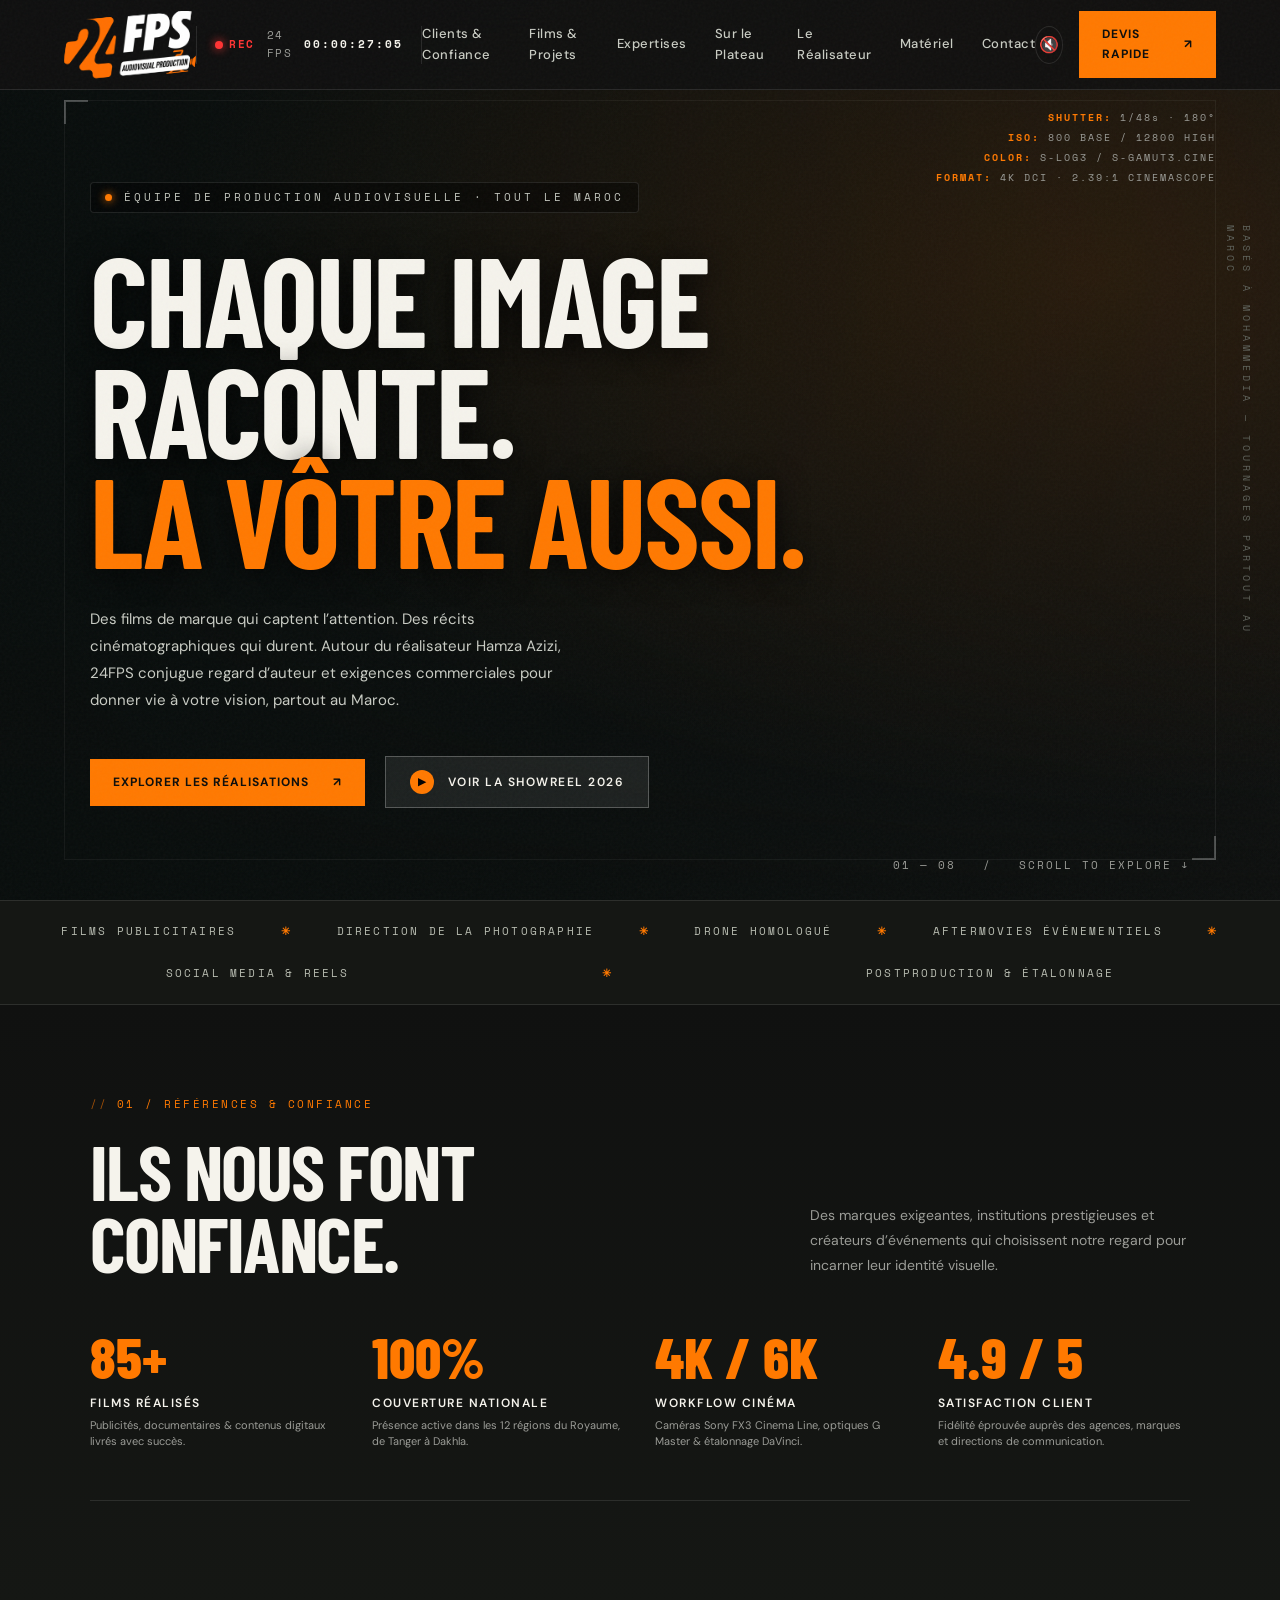
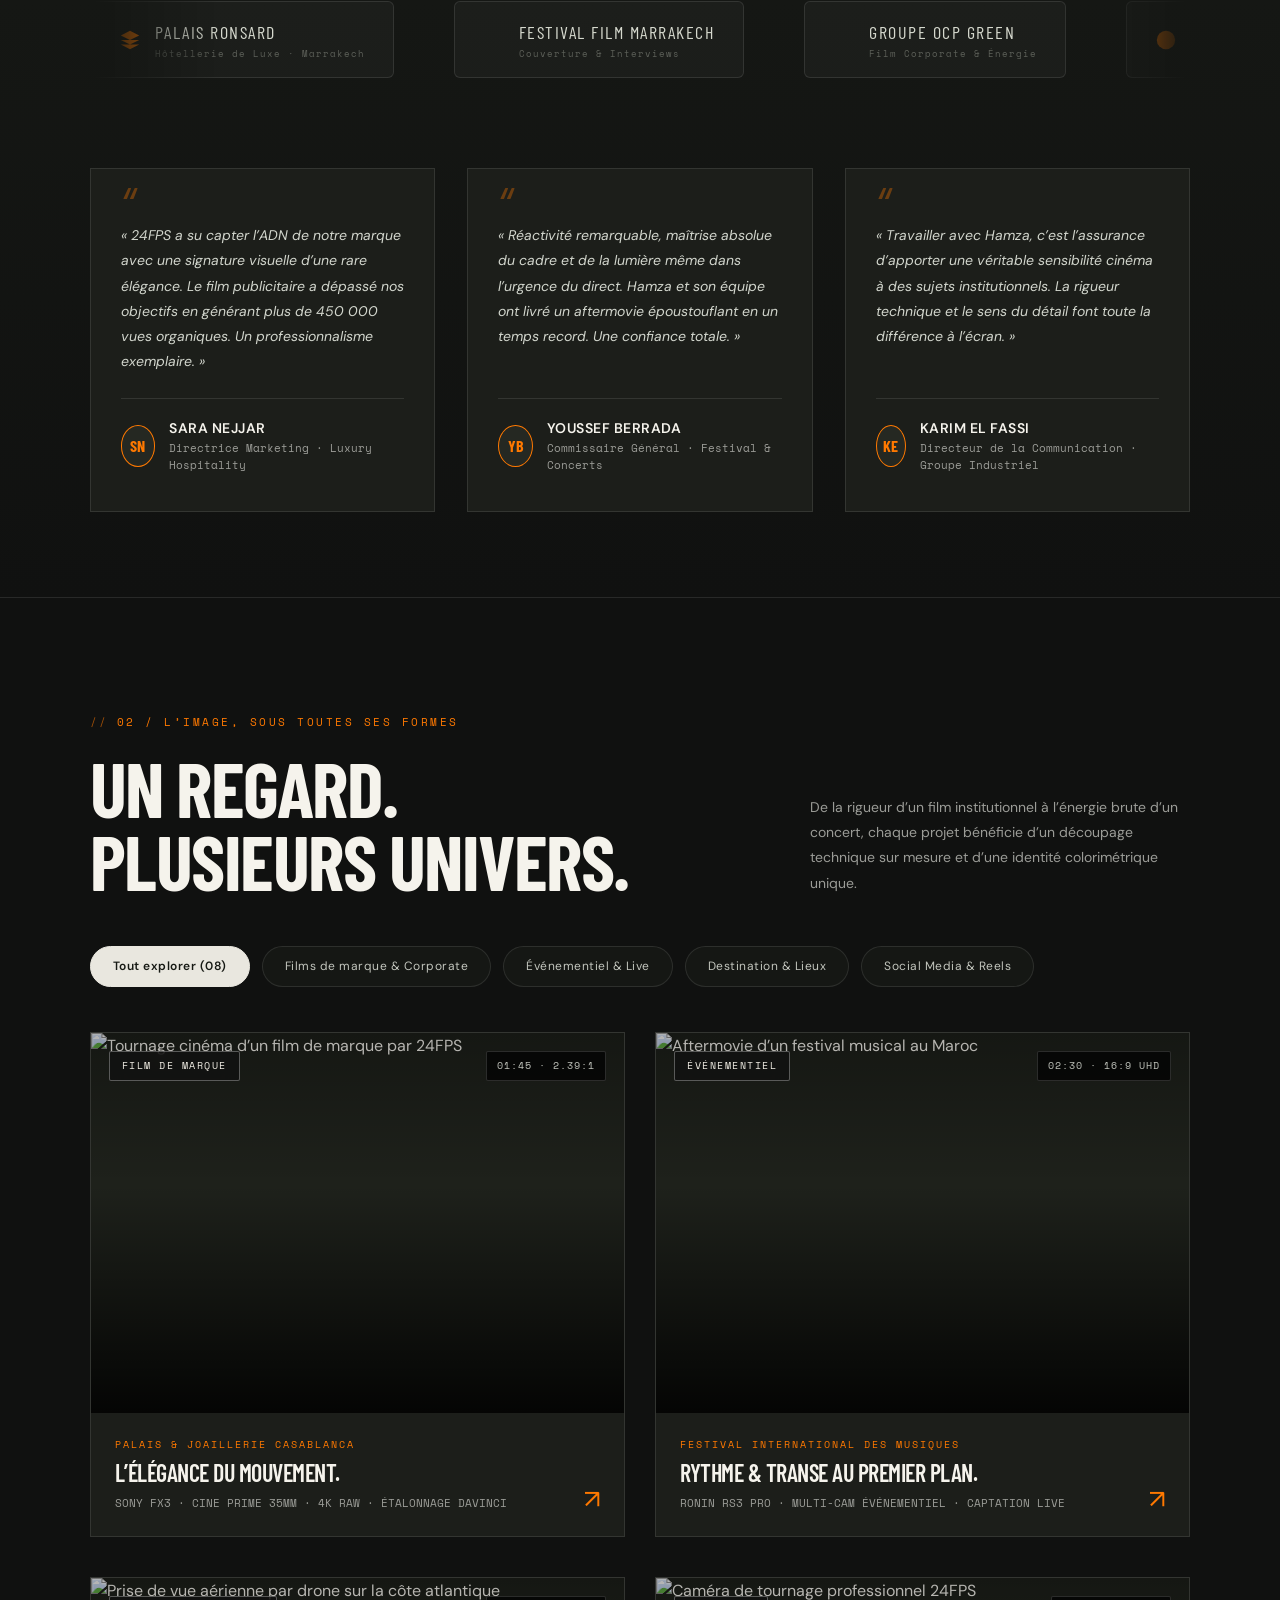
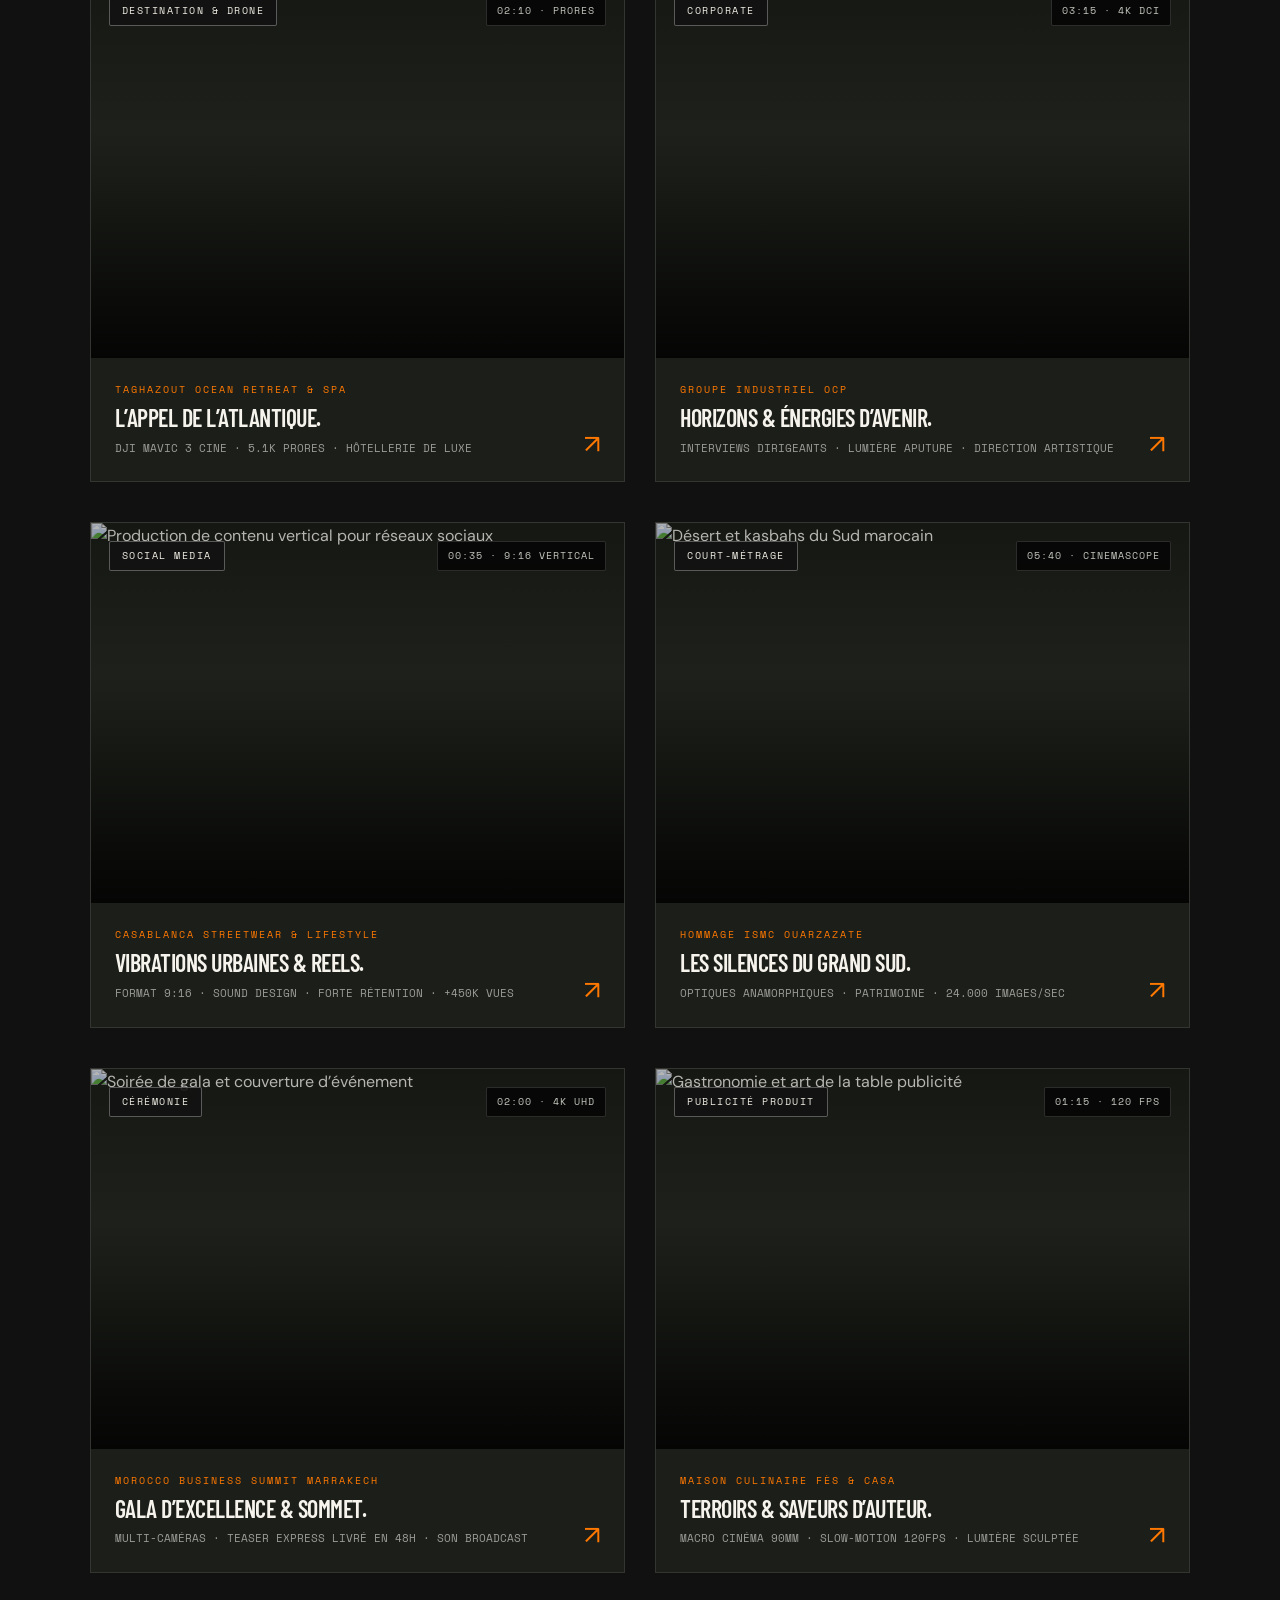
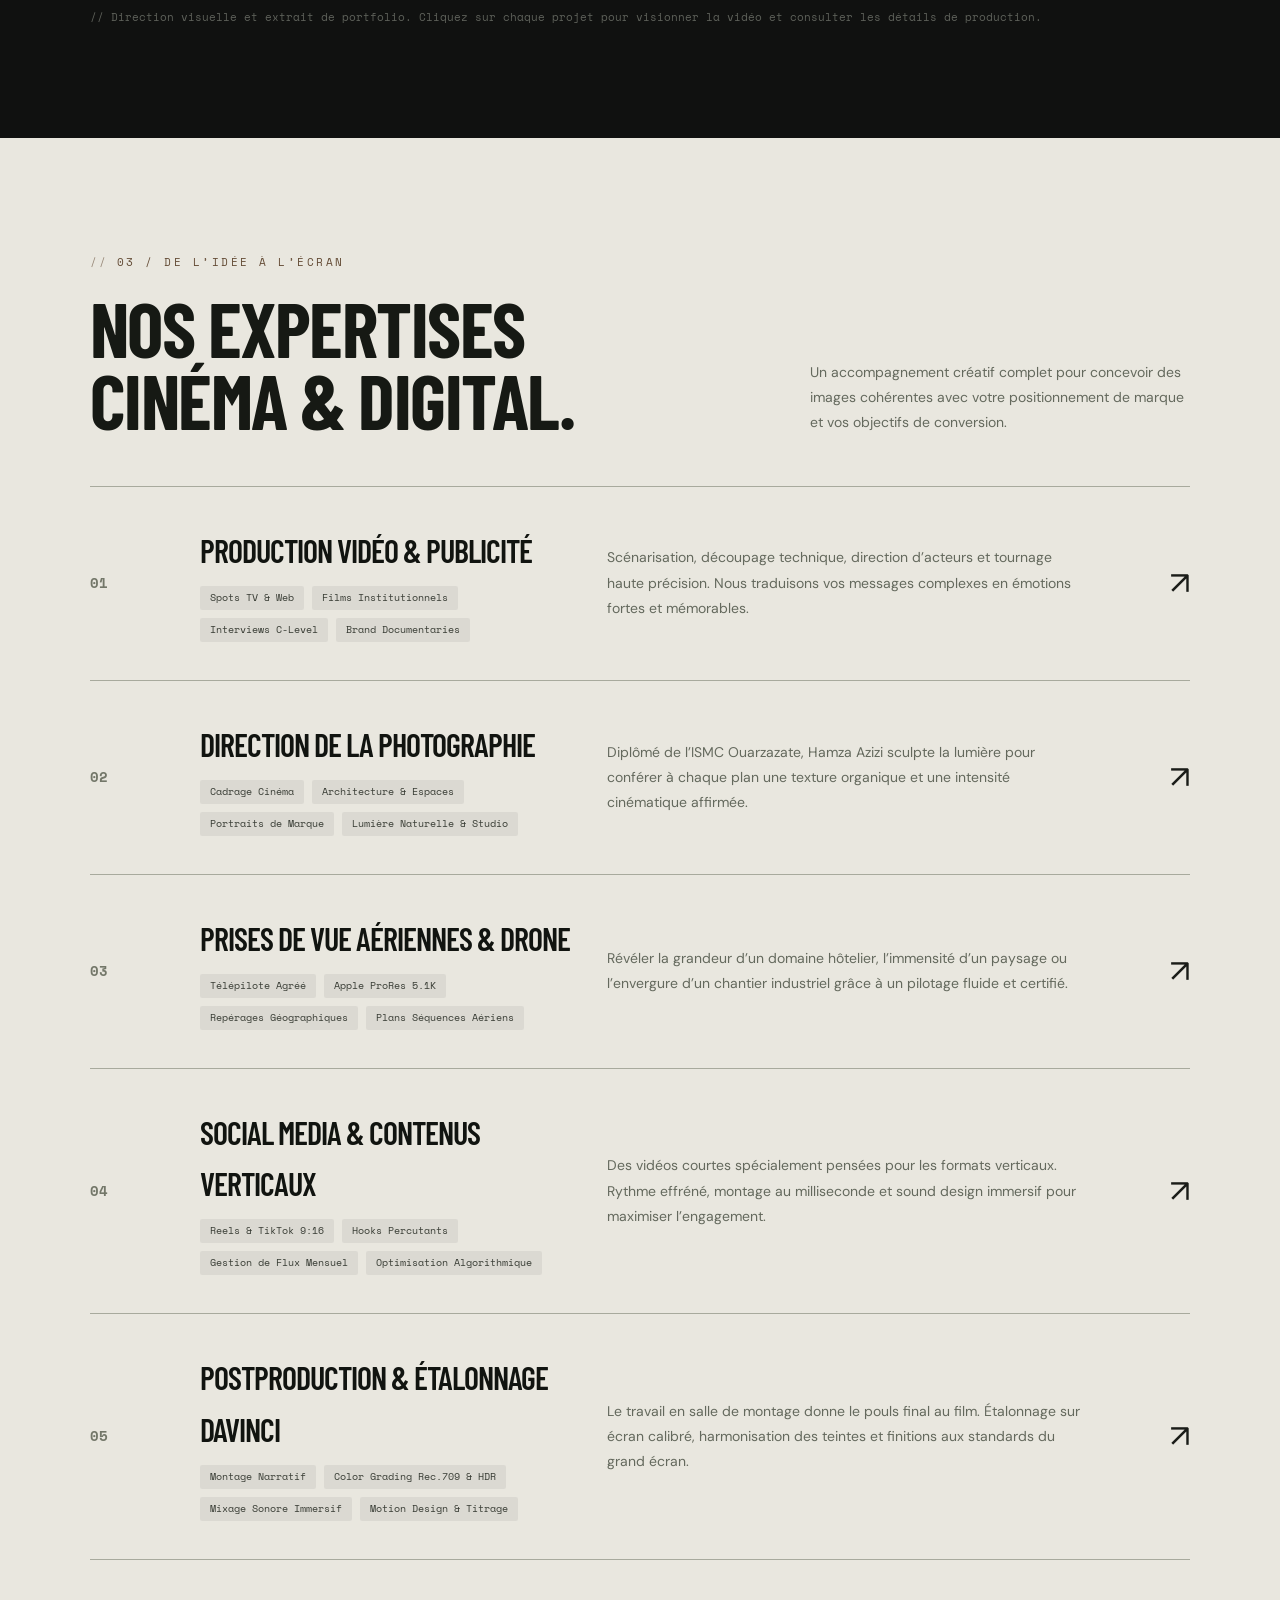
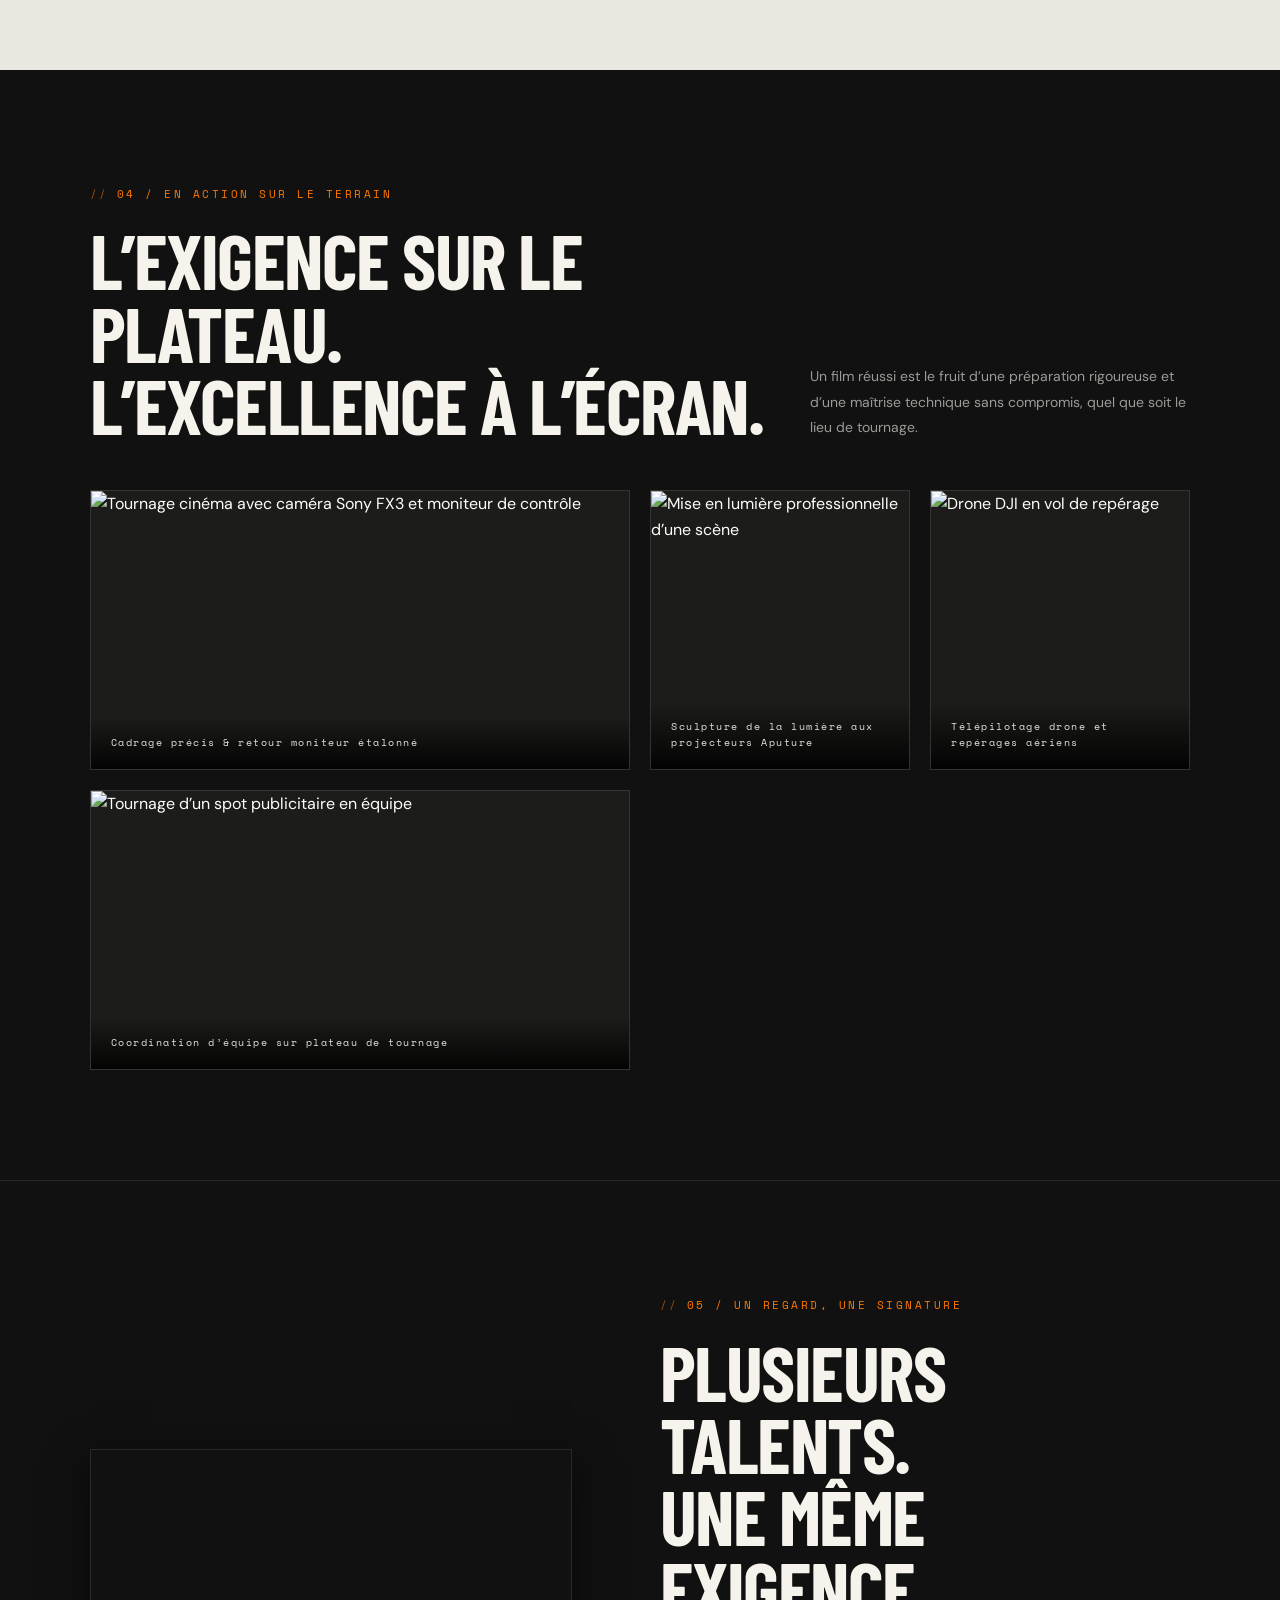
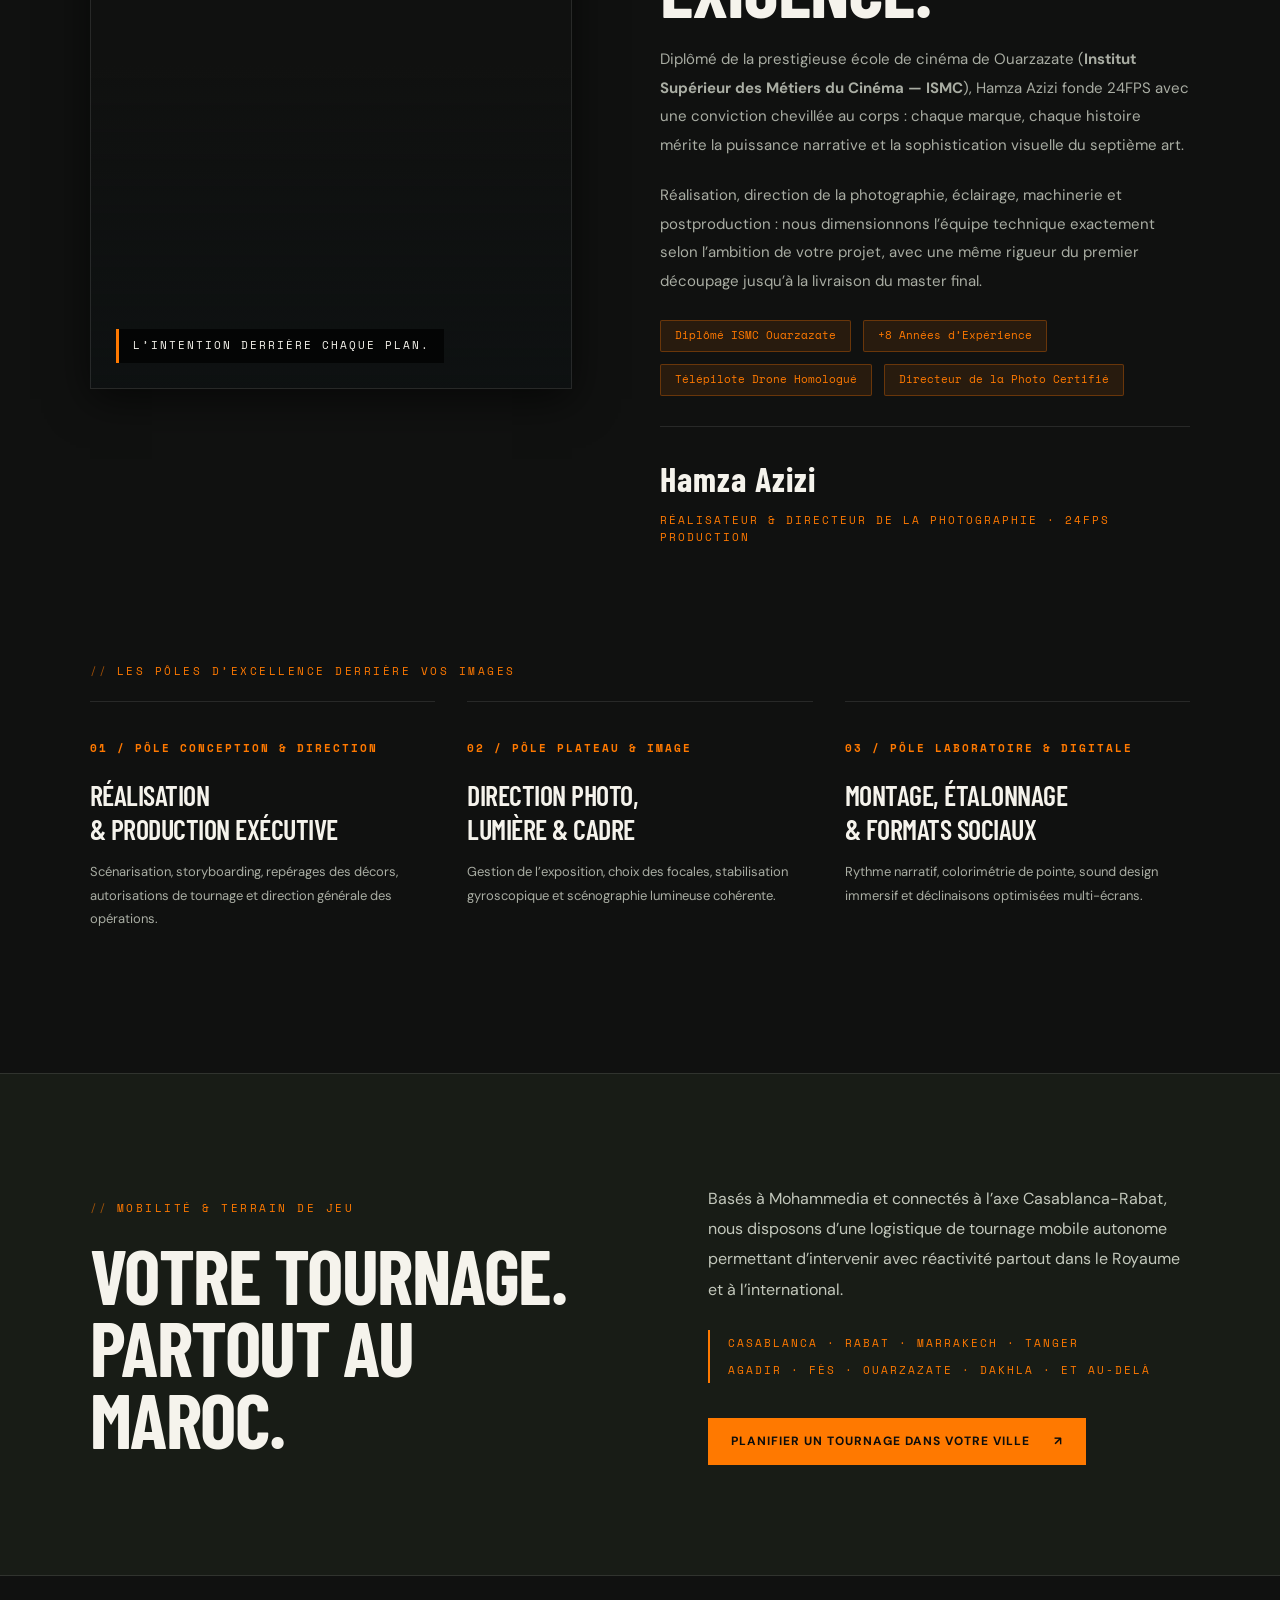
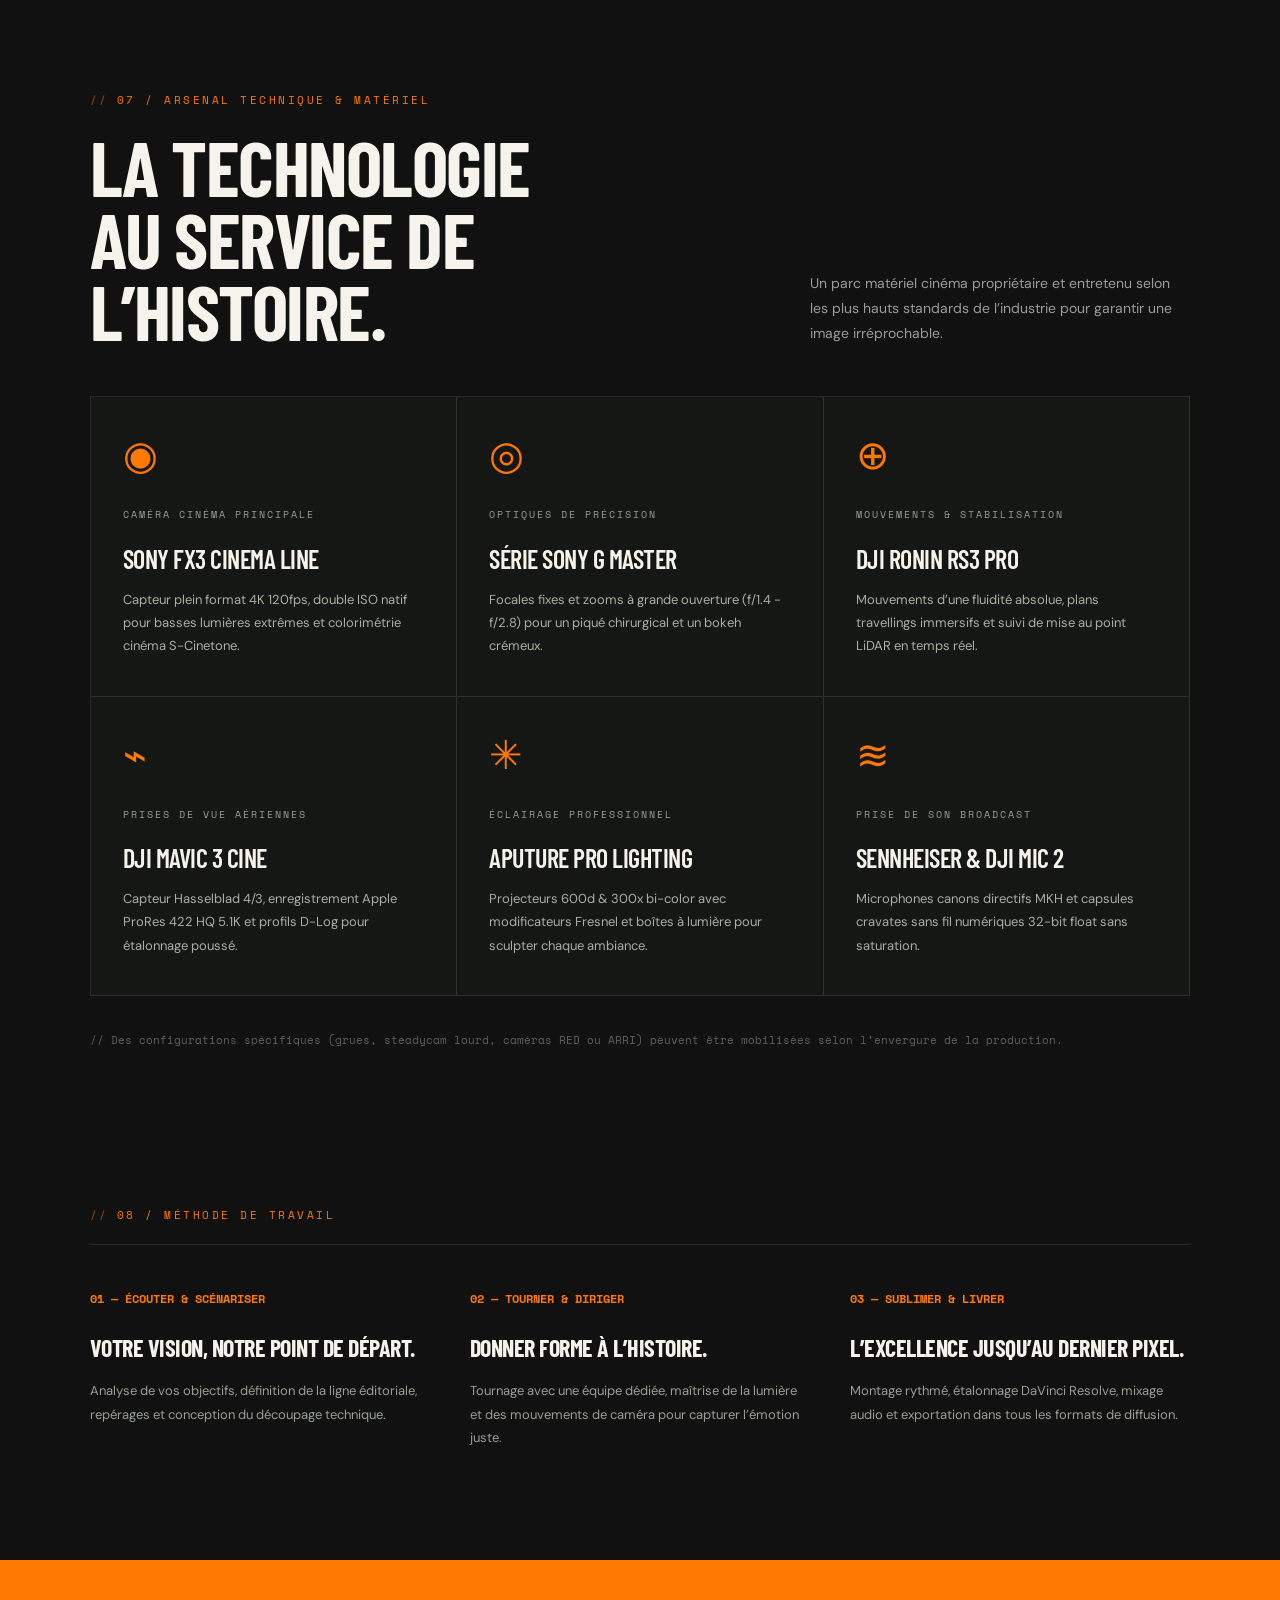
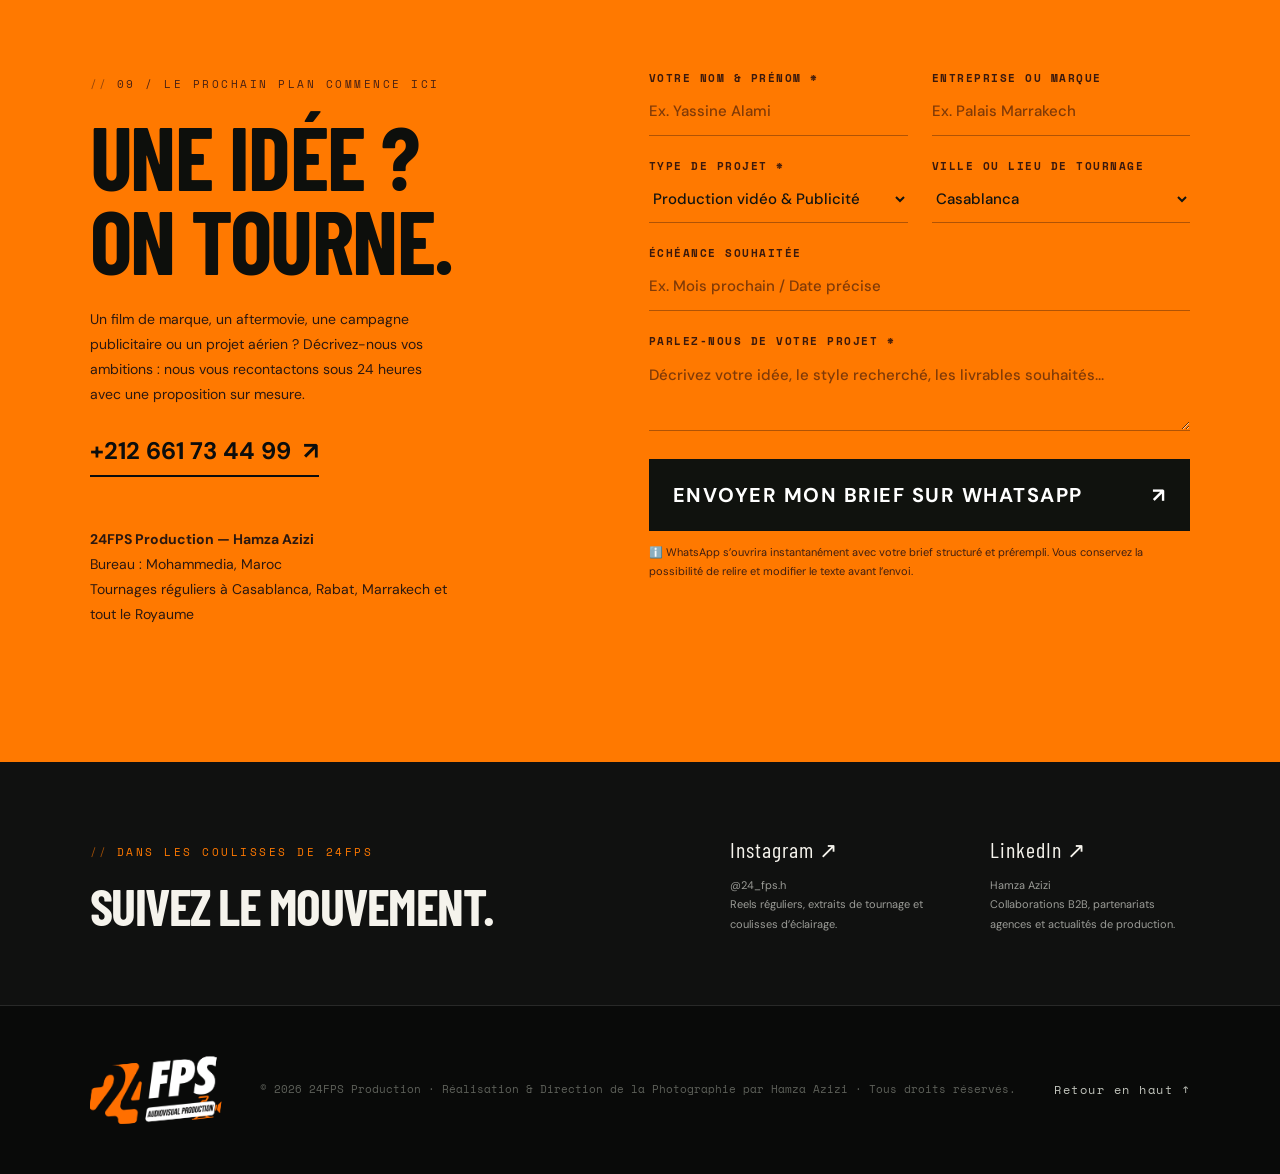
==== commit eb5157d3: "fix: remove budget range field from contact form and WhatsApp message generator" ====
--- a/24FPS_Maquette/index.html
+++ b/24FPS_Maquette/index.html
@@ -901,23 +901,10 @@
           </label>
         </div>
 
-        <div class="form-grid">
-          <label class="field">
-            ÉCHÉANCE SOUHAITÉE
-            <input type="text" name="timeline" placeholder="Ex. Mois prochain / Date précise">
-          </label>
-
-          <label class="field">
-            FOURCHETTE DE BUDGET (INDICATIF)
-            <select name="budget">
-              <option value="À définir ensemble">À définir ensemble</option>
-              <option value="10 000 — 20 000 MAD">10 000 — 20 000 MAD</option>
-              <option value="20 000 — 40 000 MAD">20 000 — 40 000 MAD</option>
-              <option value="40 000 — 80 000 MAD">40 000 — 80 000 MAD</option>
-              <option value="+80 000 MAD (Gros Projet)">+80 000 MAD (Gros Projet)</option>
-            </select>
-          </label>
-        </div>
+        <label class="field">
+          ÉCHÉANCE SOUHAITÉE
+          <input type="text" name="timeline" placeholder="Ex. Mois prochain / Date précise">
+        </label>
 
         <label class="field">
           PARLEZ-NOUS DE VOTRE PROJET *
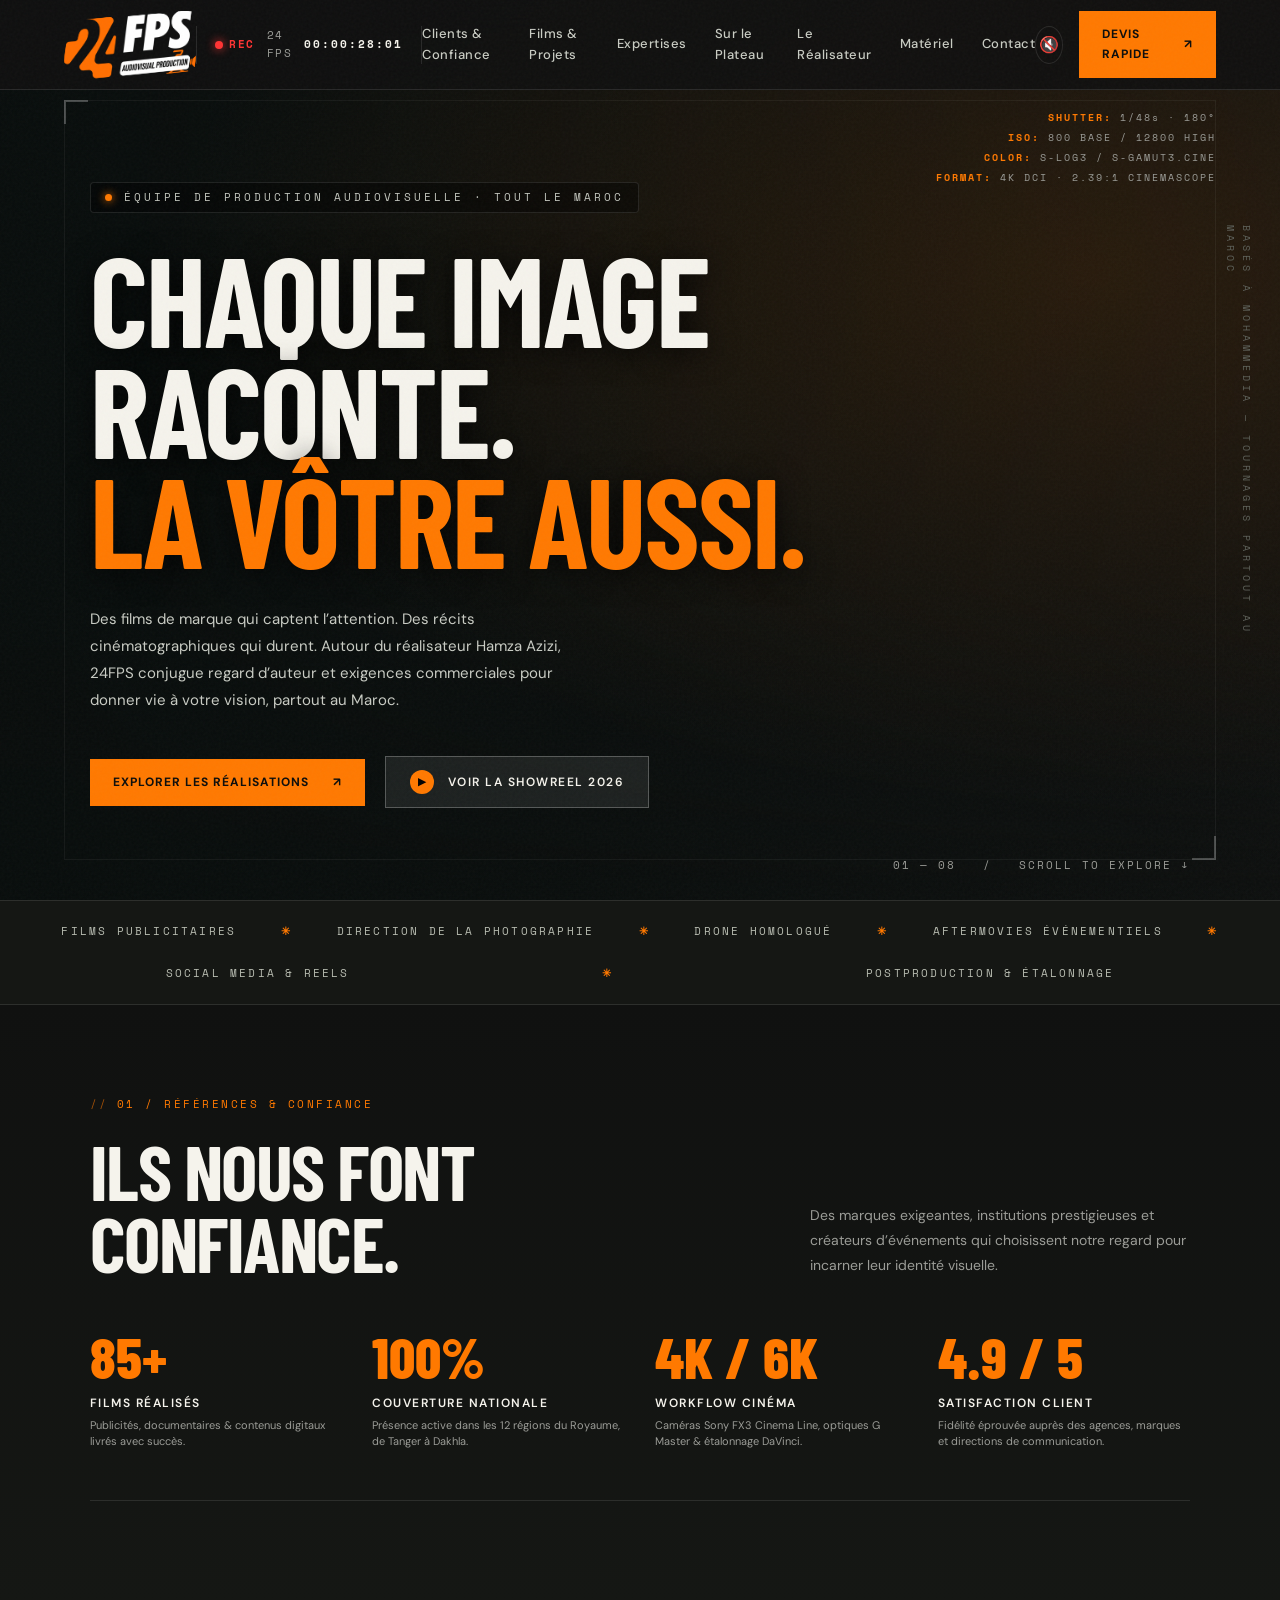
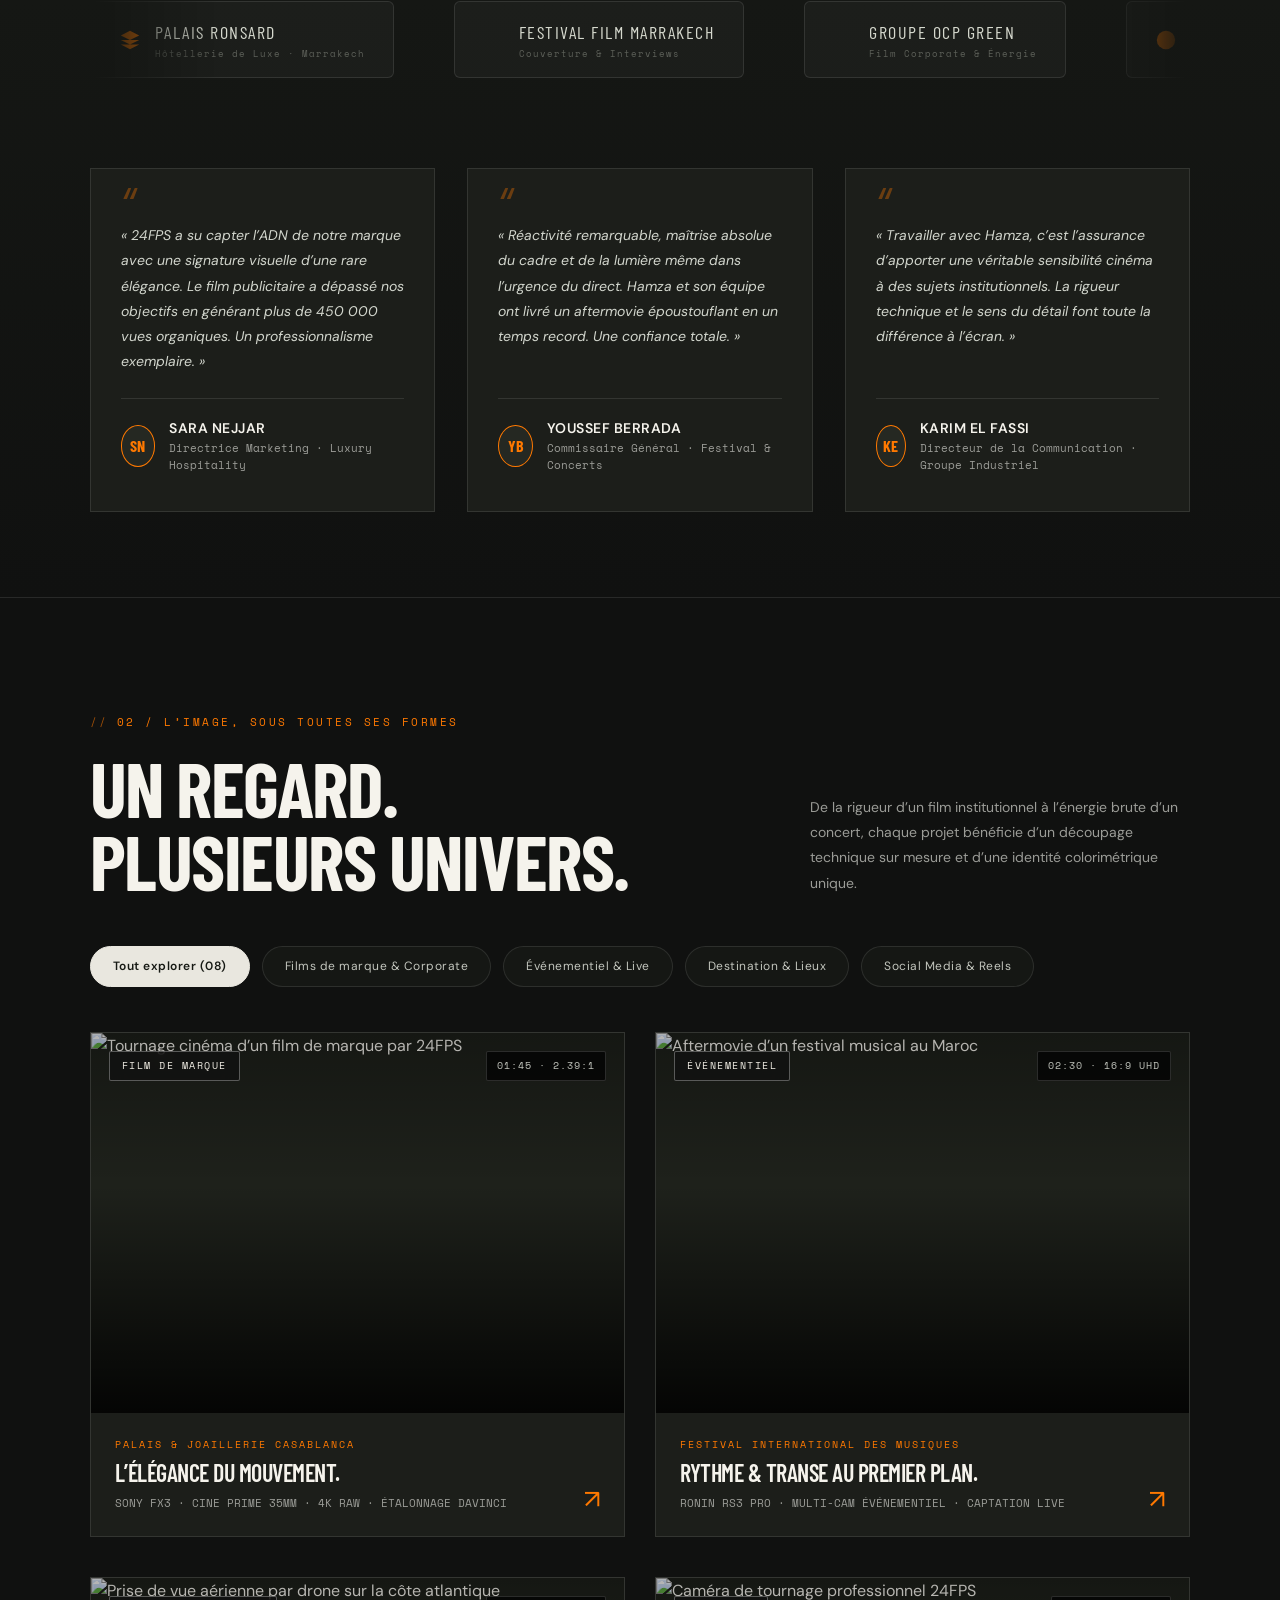
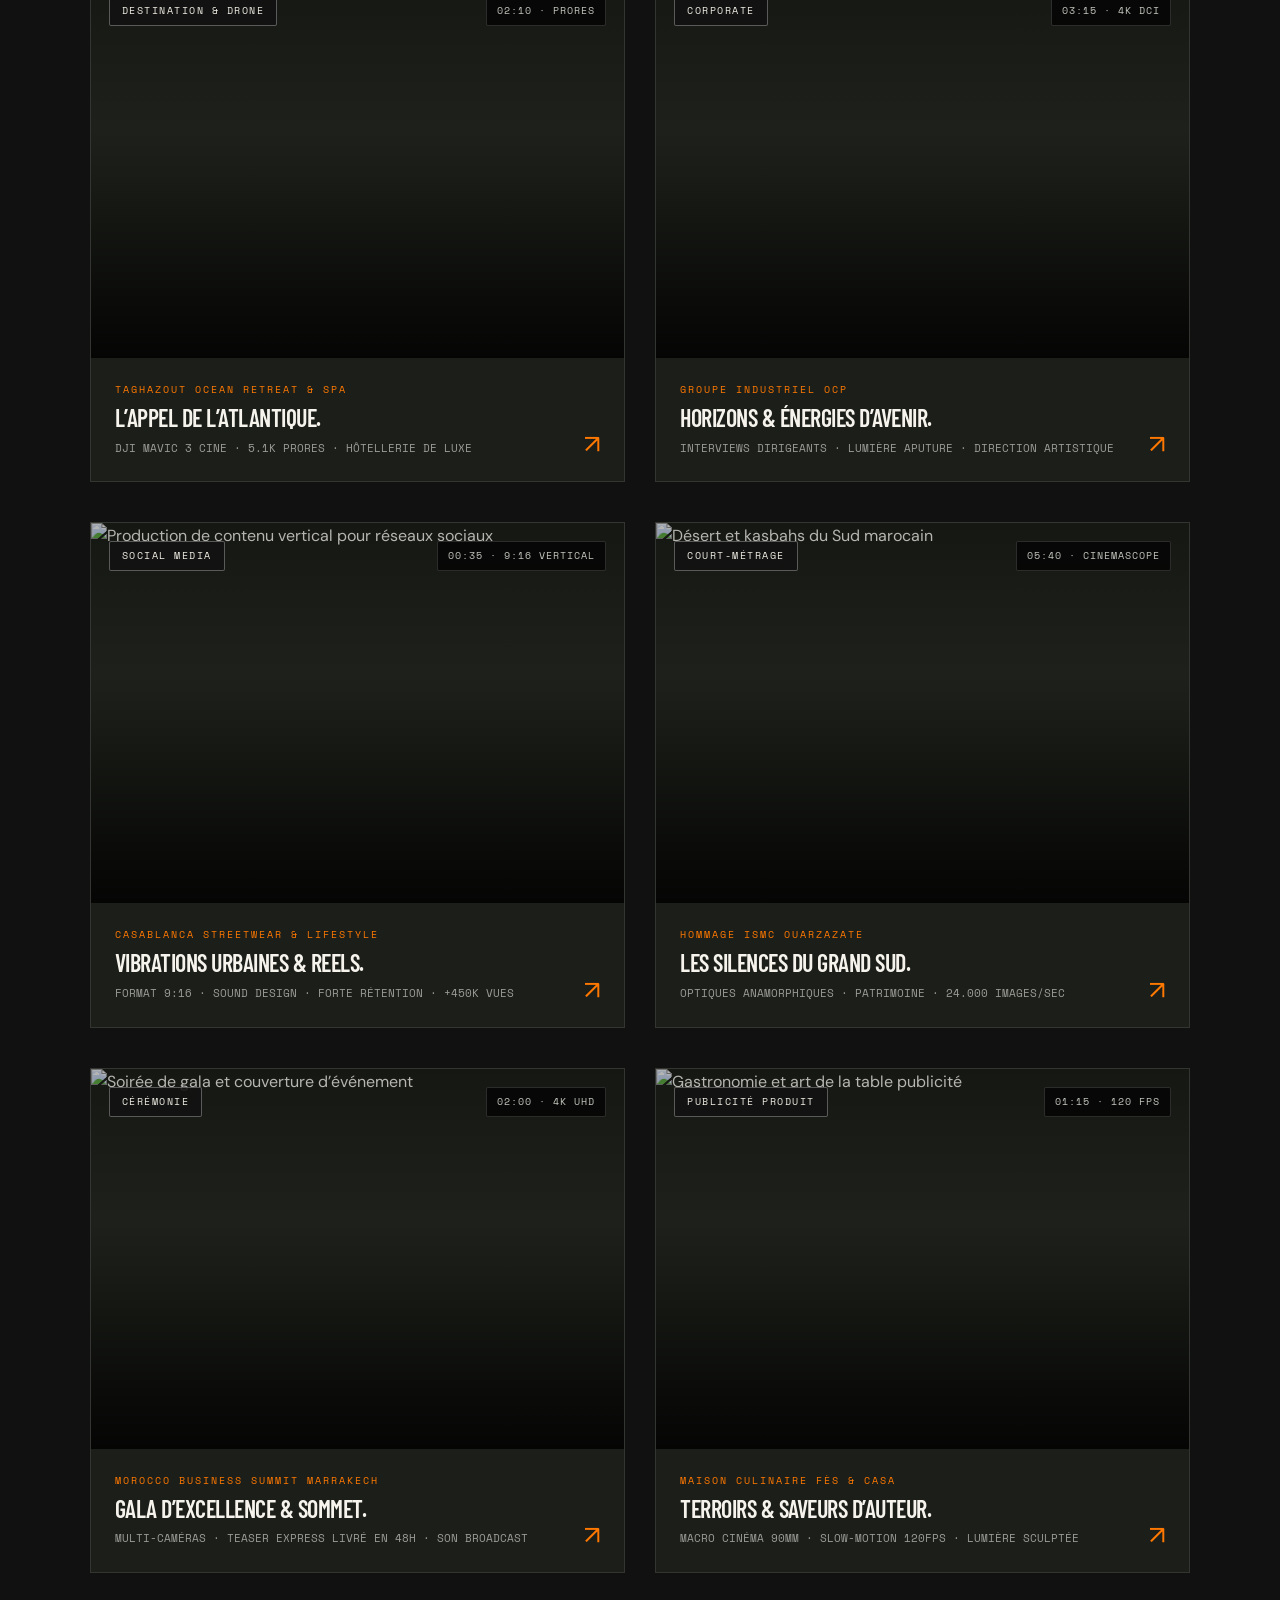
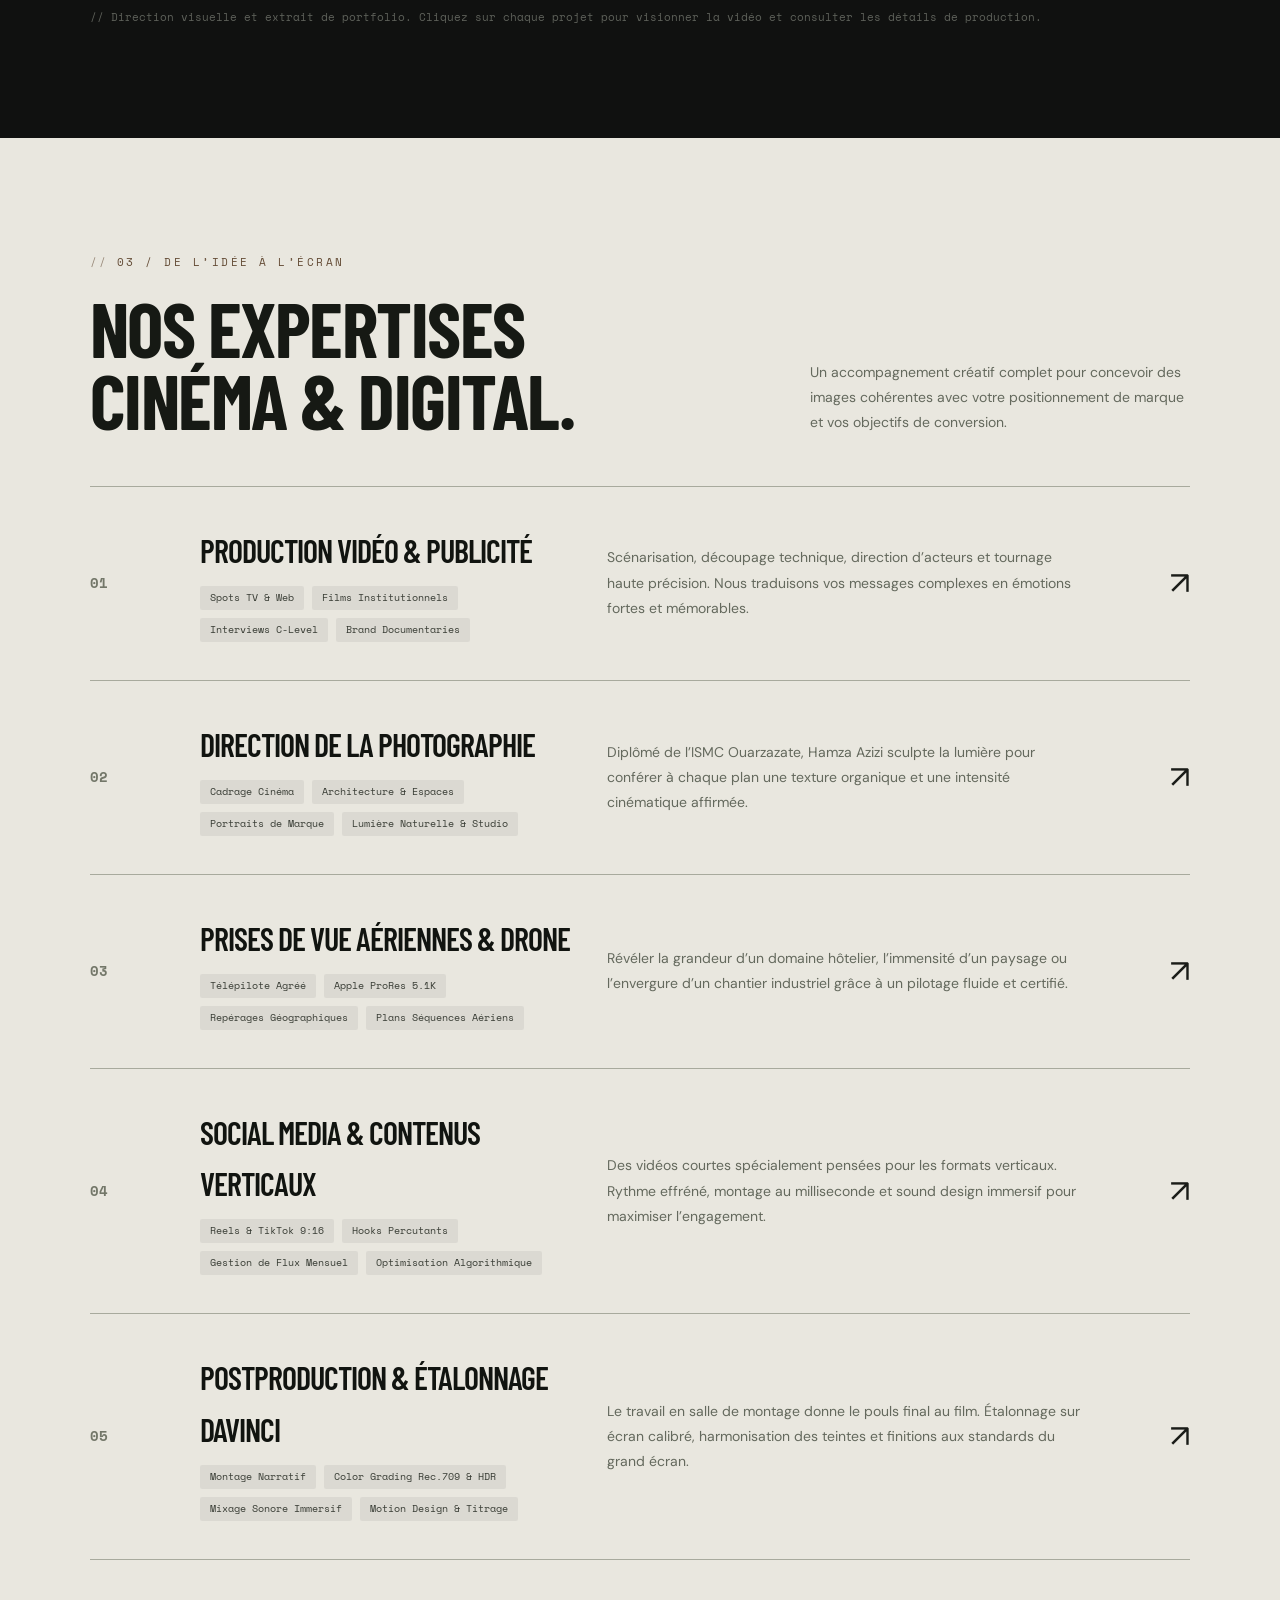
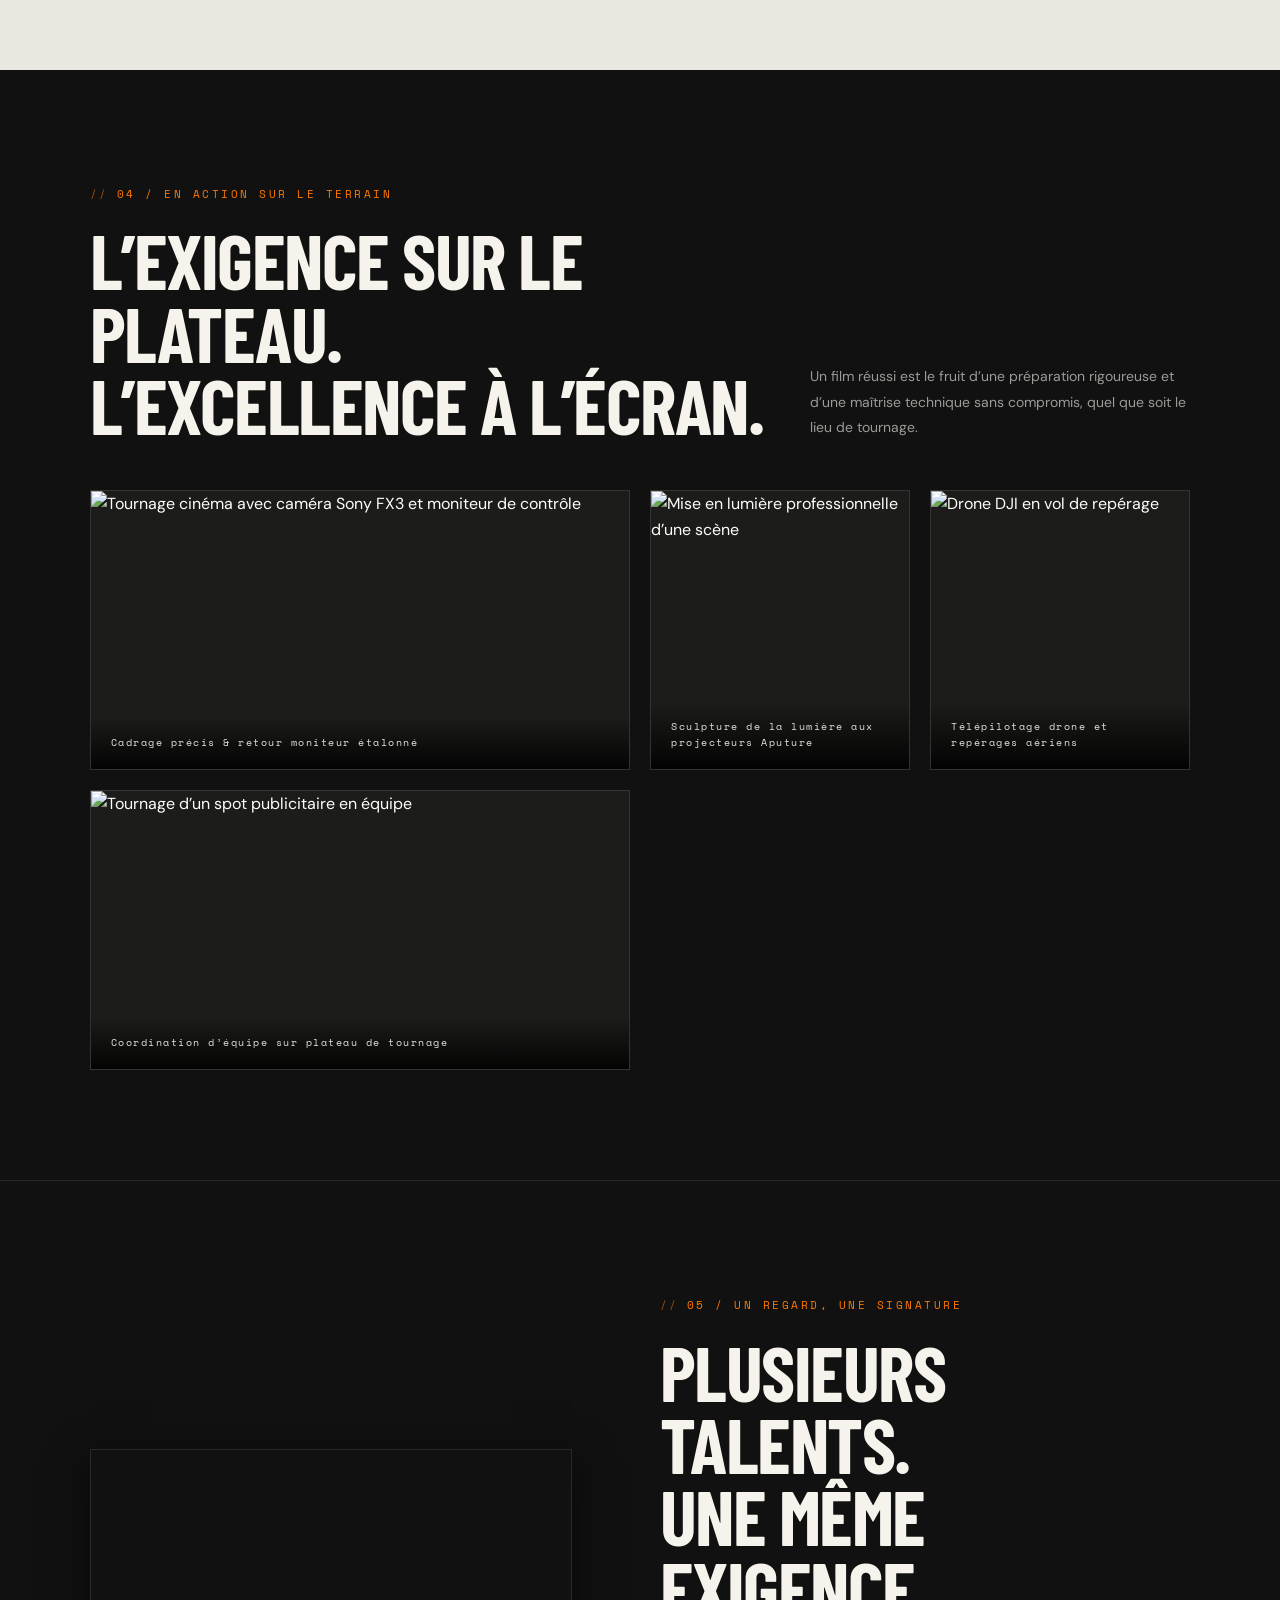
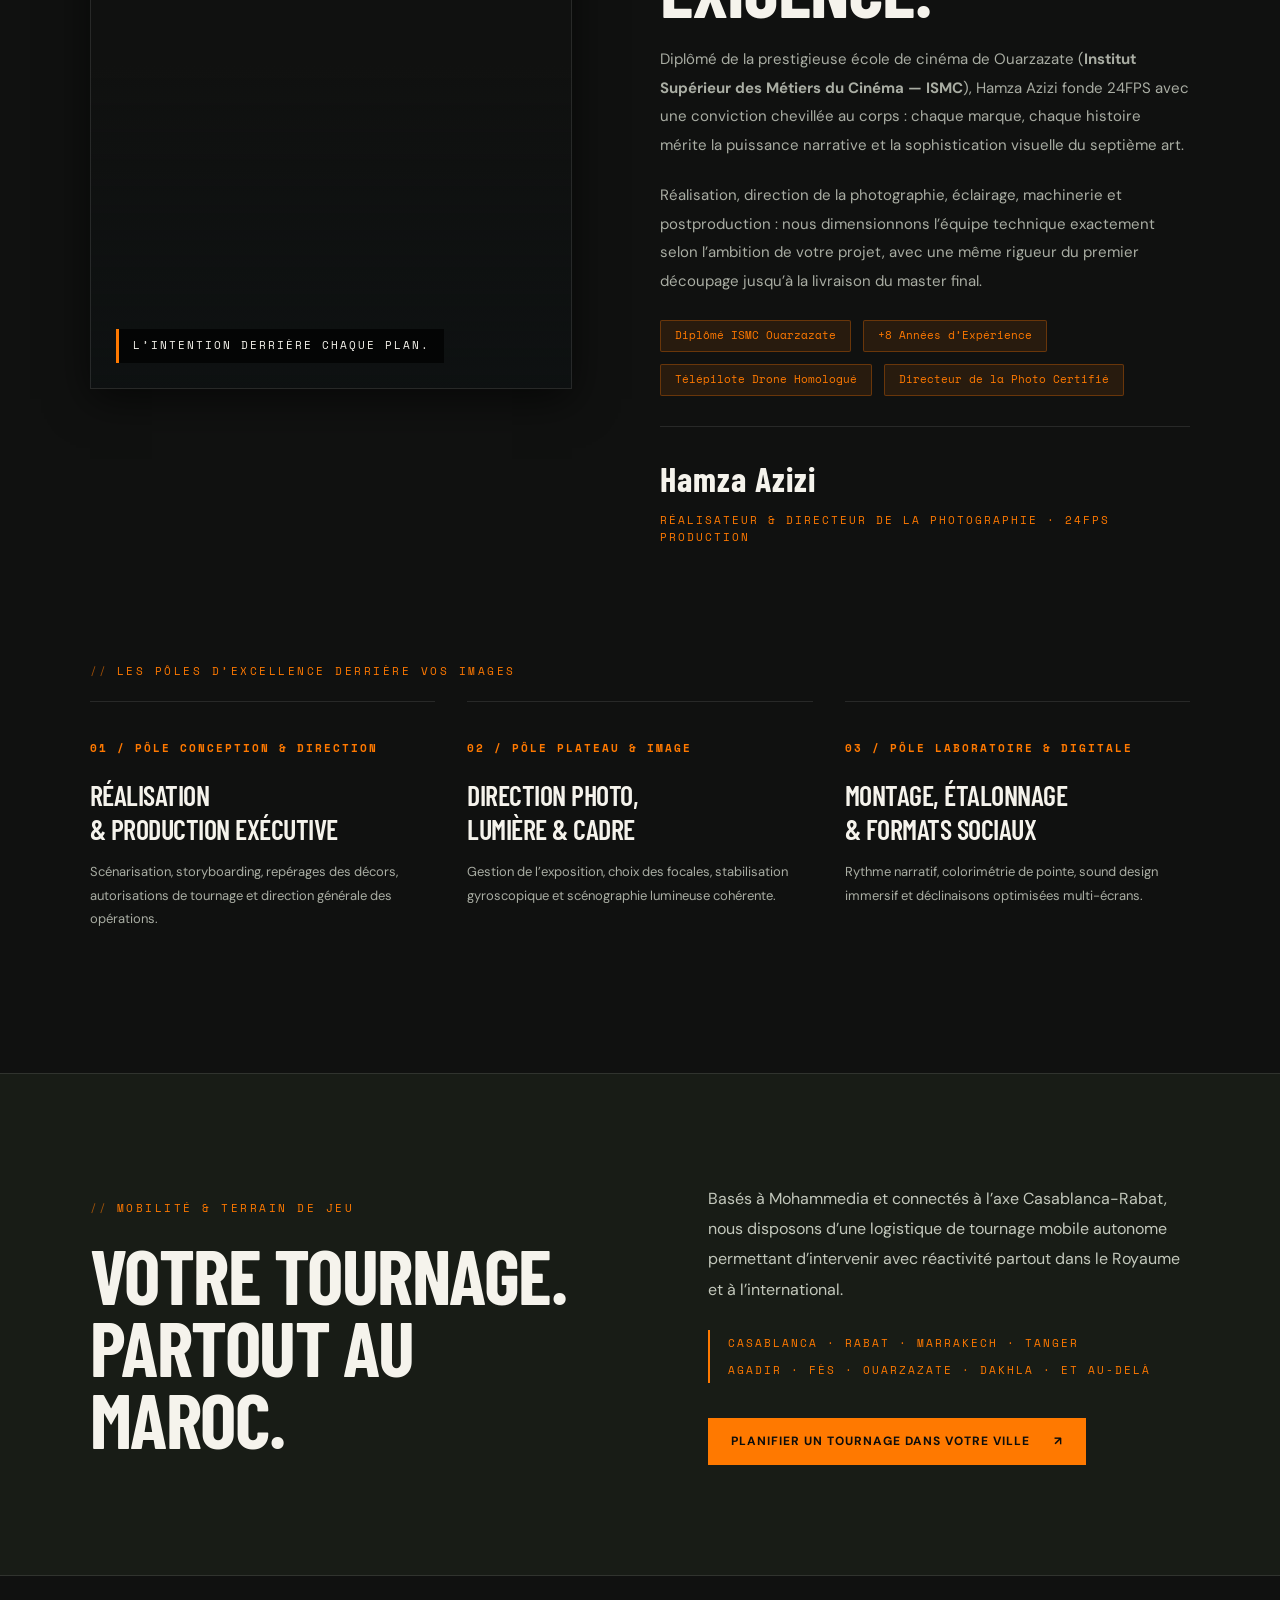
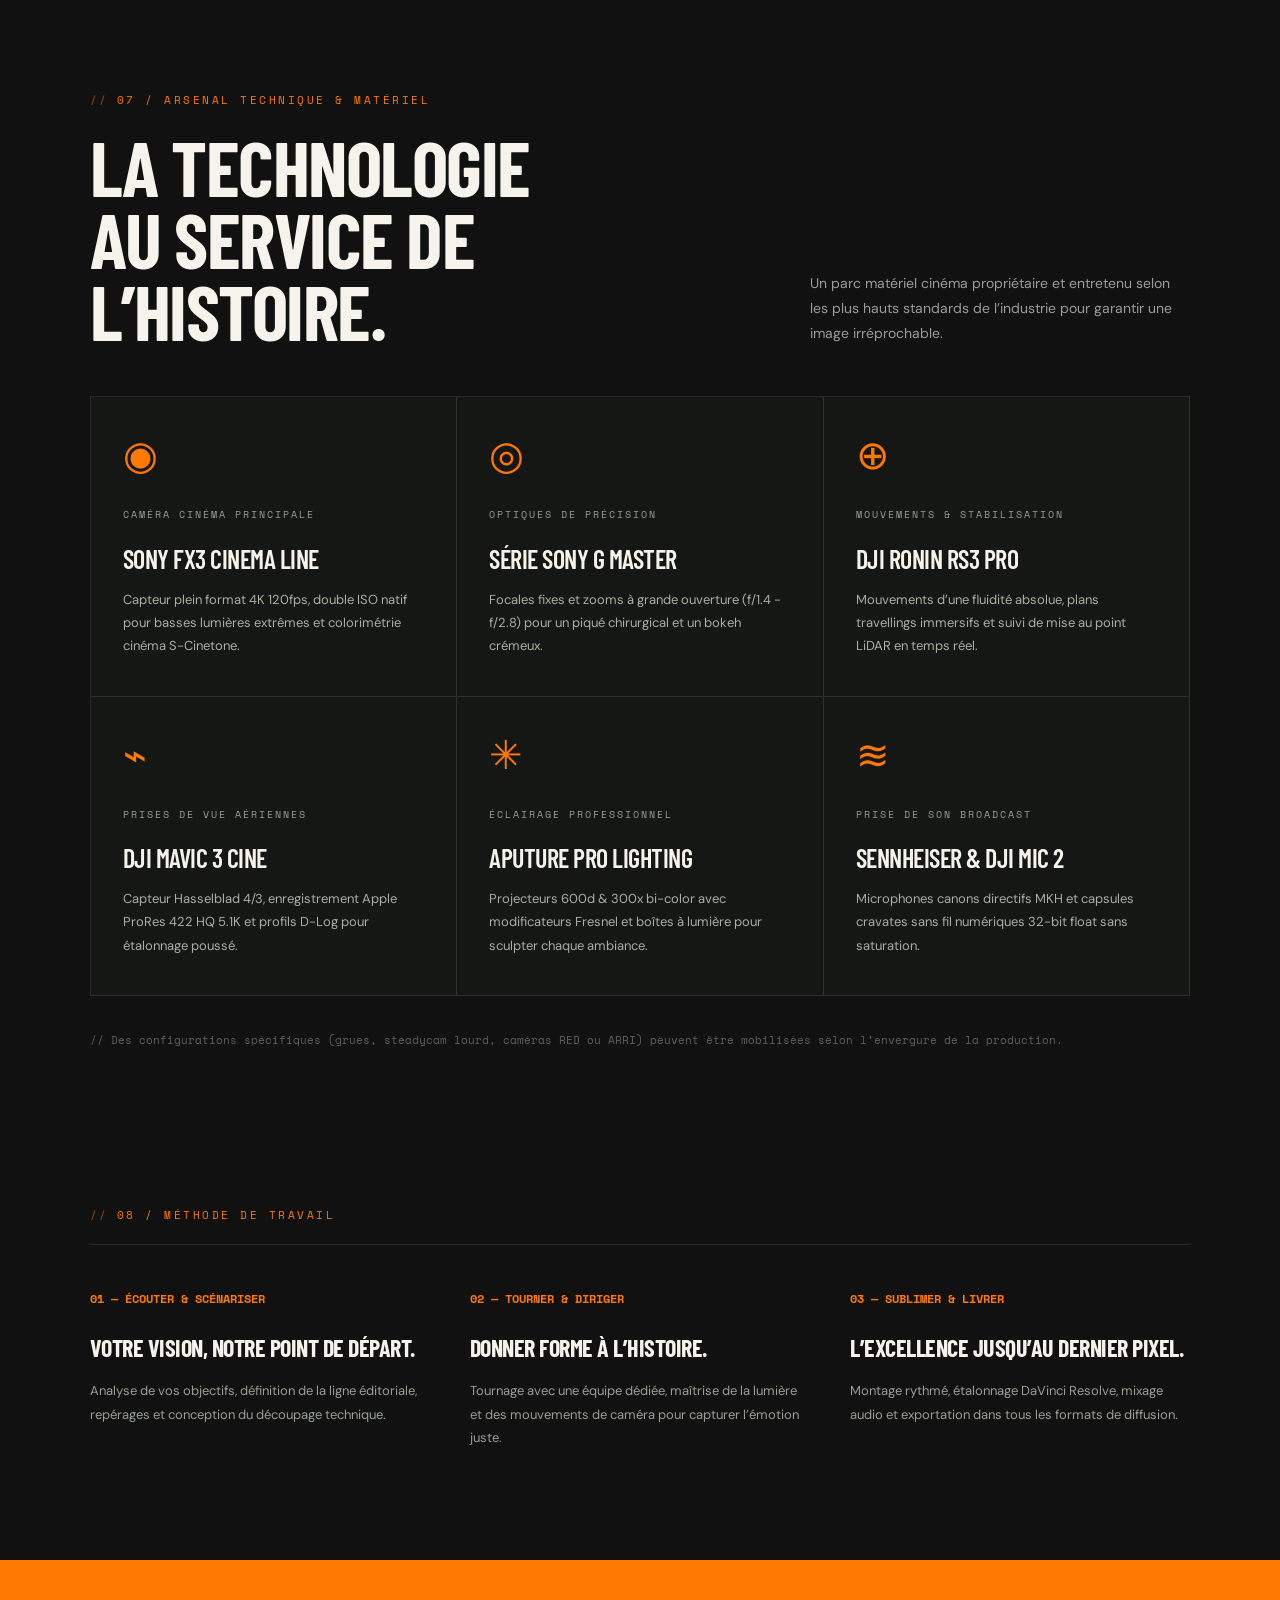
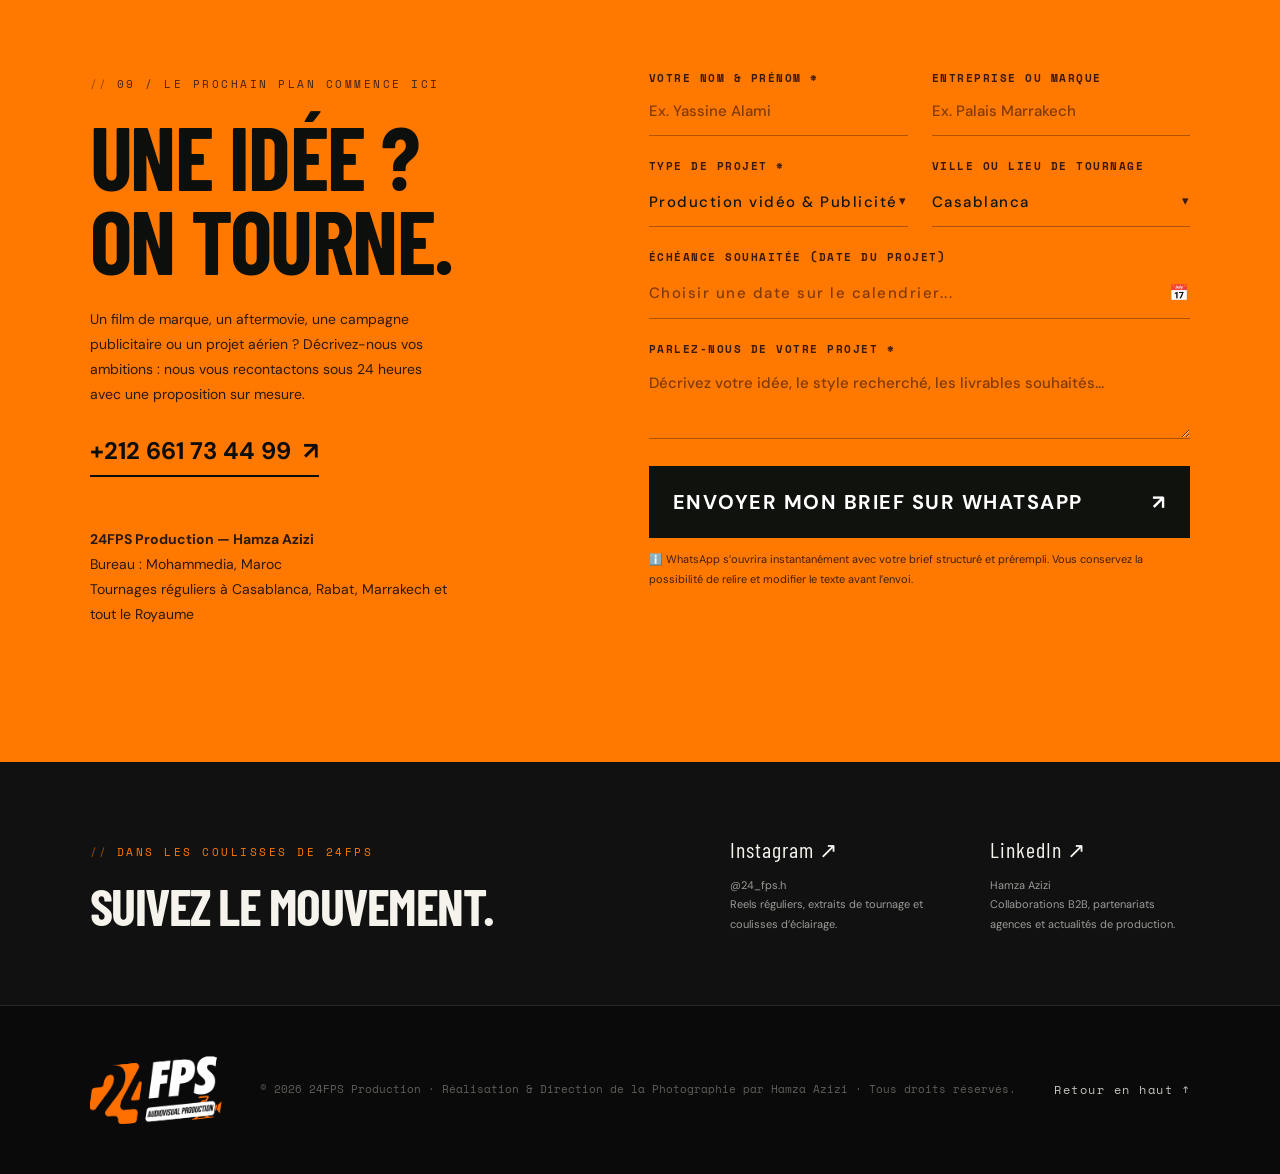
==== commit dcfe415c: "feat: replace generic select dropdowns with custom cinema popups and add interactive calendar with p" ====
--- a/24FPS_Maquette/index.html
+++ b/24FPS_Maquette/index.html
@@ -873,38 +873,114 @@
         </div>
 
         <div class="form-grid">
-          <label class="field">
-            TYPE DE PROJET *
-            <select name="service" required>
-              <option value="Production vidéo & Publicité">Production vidéo & Publicité</option>
-              <option value="Direction de la Photographie">Direction de la Photographie</option>
-              <option value="Prises de vue Aériennes (Drone)">Prises de vue Aériennes (Drone)</option>
-              <option value="Aftermovie & Événementiel">Aftermovie & Événementiel</option>
-              <option value="Pack Social Media & Reels">Pack Social Media & Reels</option>
-              <option value="Pack Complet (Vidéo + Photo + Drone)">Pack Complet (Vidéo + Photo + Drone)</option>
-            </select>
-          </label>
-
-          <label class="field">
-            VILLE OU LIEU DE TOURNAGE
-            <select name="location">
-              <option value="Casablanca">Casablanca</option>
-              <option value="Rabat">Rabat</option>
-              <option value="Marrakech">Marrakech</option>
-              <option value="Mohammedia">Mohammedia</option>
-              <option value="Tanger">Tanger</option>
-              <option value="Agadir">Agadir</option>
-              <option value="Fès / Meknès">Fès / Meknès</option>
-              <option value="Ouarzazate / Sud">Ouarzazate / Sud</option>
-              <option value="Autre région du Maroc">Autre région du Maroc</option>
-            </select>
-          </label>
-        </div>
-
-        <label class="field">
-          ÉCHÉANCE SOUHAITÉE
-          <input type="text" name="timeline" placeholder="Ex. Mois prochain / Date précise">
-        </label>
+          <div class="field custom-select-field" data-name="service">
+            <span class="field-label">TYPE DE PROJET *</span>
+            <input type="hidden" name="service" id="field-service" value="Production vidéo & Publicité" required>
+            <div class="custom-select-trigger" tabindex="0" role="combobox" aria-haspopup="listbox" aria-expanded="false" aria-controls="service-options">
+              <span class="custom-select-value">Production vidéo & Publicité</span>
+              <span class="custom-select-arrow">▾</span>
+            </div>
+            <ul class="custom-select-options" id="service-options" role="listbox">
+              <li class="custom-option selected" data-value="Production vidéo & Publicité" role="option" aria-selected="true">
+                <span>Production vidéo & Publicité</span>
+                <span class="check-mark">✓</span>
+              </li>
+              <li class="custom-option" data-value="Direction de la Photographie" role="option" aria-selected="false">
+                <span>Direction de la Photographie</span>
+                <span class="check-mark">✓</span>
+              </li>
+              <li class="custom-option" data-value="Prises de vue Aériennes (Drone)" role="option" aria-selected="false">
+                <span>Prises de vue Aériennes (Drone)</span>
+                <span class="check-mark">✓</span>
+              </li>
+              <li class="custom-option" data-value="Aftermovie & Événementiel" role="option" aria-selected="false">
+                <span>Aftermovie & Événementiel</span>
+                <span class="check-mark">✓</span>
+              </li>
+              <li class="custom-option" data-value="Pack Social Media & Reels" role="option" aria-selected="false">
+                <span>Pack Social Media & Reels</span>
+                <span class="check-mark">✓</span>
+              </li>
+              <li class="custom-option" data-value="Pack Complet (Vidéo + Photo + Drone)" role="option" aria-selected="false">
+                <span>Pack Complet (Vidéo + Photo + Drone)</span>
+                <span class="check-mark">✓</span>
+              </li>
+            </ul>
+          </div>
+
+          <div class="field custom-select-field" data-name="location">
+            <span class="field-label">VILLE OU LIEU DE TOURNAGE</span>
+            <input type="hidden" name="location" id="field-location" value="Casablanca">
+            <div class="custom-select-trigger" tabindex="0" role="combobox" aria-haspopup="listbox" aria-expanded="false" aria-controls="location-options">
+              <span class="custom-select-value">Casablanca</span>
+              <span class="custom-select-arrow">▾</span>
+            </div>
+            <ul class="custom-select-options" id="location-options" role="listbox">
+              <li class="custom-option selected" data-value="Casablanca" role="option" aria-selected="true">
+                <span>Casablanca</span>
+                <span class="check-mark">✓</span>
+              </li>
+              <li class="custom-option" data-value="Rabat" role="option" aria-selected="false">
+                <span>Rabat</span>
+                <span class="check-mark">✓</span>
+              </li>
+              <li class="custom-option" data-value="Marrakech" role="option" aria-selected="false">
+                <span>Marrakech</span>
+                <span class="check-mark">✓</span>
+              </li>
+              <li class="custom-option" data-value="Mohammedia" role="option" aria-selected="false">
+                <span>Mohammedia</span>
+                <span class="check-mark">✓</span>
+              </li>
+              <li class="custom-option" data-value="Tanger" role="option" aria-selected="false">
+                <span>Tanger</span>
+                <span class="check-mark">✓</span>
+              </li>
+              <li class="custom-option" data-value="Agadir" role="option" aria-selected="false">
+                <span>Agadir</span>
+                <span class="check-mark">✓</span>
+              </li>
+              <li class="custom-option" data-value="Fès / Meknès" role="option" aria-selected="false">
+                <span>Fès / Meknès</span>
+                <span class="check-mark">✓</span>
+              </li>
+              <li class="custom-option" data-value="Ouarzazate / Sud" role="option" aria-selected="false">
+                <span>Ouarzazate / Sud</span>
+                <span class="check-mark">✓</span>
+              </li>
+              <li class="custom-option" data-value="Autre région du Maroc" role="option" aria-selected="false">
+                <span>Autre région du Maroc</span>
+                <span class="check-mark">✓</span>
+              </li>
+            </ul>
+          </div>
+        </div>
+
+        <div class="field custom-datepicker-field">
+          <span class="field-label">ÉCHÉANCE SOUHAITÉE (DATE DU PROJET)</span>
+          <input type="hidden" name="timeline" id="field-timeline" value="">
+          <div class="custom-datepicker-trigger" tabindex="0" role="button" aria-haspopup="dialog" aria-expanded="false" aria-label="Choisir une date sur le calendrier">
+            <span class="custom-datepicker-value placeholder">Choisir une date sur le calendrier...</span>
+            <span class="custom-datepicker-icon">📅</span>
+          </div>
+          <div class="custom-calendar-popover" role="dialog" aria-label="Calendrier de sélection de date" aria-hidden="true">
+            <div class="calendar-header">
+              <button type="button" class="cal-nav cal-prev" id="cal-prev" aria-label="Mois précédent">‹</button>
+              <div class="cal-month-year" id="cal-month-year">Novembre 2026</div>
+              <button type="button" class="cal-nav cal-next" id="cal-next" aria-label="Mois suivant">›</button>
+            </div>
+            <div class="calendar-weekdays">
+              <span>Lun</span><span>Mar</span><span>Mer</span><span>Jeu</span><span>Ven</span><span>Sam</span><span>Dim</span>
+            </div>
+            <div class="calendar-days-grid" id="calendar-days">
+              <!-- Dynamiquement généré par JavaScript -->
+            </div>
+            <div class="calendar-footer">
+              <span class="cal-note">// Dates passées désactivées</span>
+              <button type="button" class="cal-today-btn" id="cal-today-btn">Aujourd'hui</button>
+            </div>
+          </div>
+        </div>
 
         <label class="field">
           PARLEZ-NOUS DE VOTRE PROJET *
--- a/24FPS_Maquette/css/style.css
+++ b/24FPS_Maquette/css/style.css
@@ -1469,6 +1469,346 @@
   color: rgba(60, 25, 10, 0.65);
 }
 
+.field-label {
+  display: block;
+  font-size: 11px;
+  letter-spacing: 1.5px;
+  margin-bottom: 2px;
+  font-family: var(--font-mono);
+  color: #3b190c;
+  font-weight: 700;
+}
+
+/* --------------------------------------------------------------------------
+   Custom Cinematic Dropdown (Cohesive dark popup, no generic white select)
+   -------------------------------------------------------------------------- */
+.custom-select-field {
+  position: relative;
+  user-select: none;
+}
+
+.custom-select-field.open {
+  z-index: 60;
+}
+
+.custom-select-trigger {
+  width: 100%;
+  border-bottom: 1.5px solid rgba(60, 25, 10, 0.4);
+  padding: 12px 0;
+  cursor: pointer;
+  display: flex;
+  justify-content: space-between;
+  align-items: center;
+  font-family: var(--font-body);
+  font-size: 15px;
+  font-weight: 500;
+  color: #121411;
+  transition: border-color var(--transition-fast);
+}
+
+.custom-select-trigger:focus-visible,
+.custom-select-field.open .custom-select-trigger {
+  border-bottom-color: #000;
+  outline: none;
+}
+
+.custom-select-arrow {
+  font-size: 13px;
+  color: #3b190c;
+  display: inline-block;
+  transition: transform var(--transition-smooth);
+}
+
+.custom-select-field.open .custom-select-arrow {
+  transform: rotate(180deg);
+}
+
+.custom-select-options {
+  position: absolute;
+  top: calc(100% + 6px);
+  left: 0;
+  right: 0;
+  background: #141613;
+  border: 1px solid rgba(255, 121, 0, 0.4);
+  box-shadow: 0 16px 40px rgba(0, 0, 0, 0.55);
+  border-radius: 4px;
+  padding: 6px 0;
+  margin: 0;
+  list-style: none;
+  z-index: 100;
+  opacity: 0;
+  visibility: hidden;
+  transform: translateY(-8px);
+  transition: opacity 0.25s ease, transform 0.25s var(--ease-cinema), visibility 0.25s;
+  max-height: 270px;
+  overflow-y: auto;
+}
+
+.custom-select-field.open .custom-select-options {
+  opacity: 1;
+  visibility: visible;
+  transform: translateY(0);
+}
+
+.custom-option {
+  padding: 12px 18px;
+  display: flex;
+  justify-content: space-between;
+  align-items: center;
+  font-size: 13px;
+  font-family: var(--font-body);
+  color: #f5f3ec;
+  cursor: pointer;
+  transition: background var(--transition-fast), color var(--transition-fast);
+}
+
+.custom-option:hover {
+  background: var(--orange);
+  color: #0c0d0c;
+  font-weight: 600;
+}
+
+.custom-option.selected {
+  background: rgba(255, 121, 0, 0.15);
+  color: var(--orange);
+  font-weight: 600;
+}
+
+.custom-option:hover.selected {
+  background: var(--orange);
+  color: #0c0d0c;
+}
+
+.custom-option .check-mark {
+  opacity: 0;
+  font-size: 13px;
+  color: var(--orange);
+}
+
+.custom-option.selected .check-mark {
+  opacity: 1;
+}
+
+.custom-option:hover .check-mark {
+  color: #0c0d0c;
+}
+
+/* --------------------------------------------------------------------------
+   Custom Cinematic Calendar Date Picker (Logical, up-to-date, no past dates)
+   -------------------------------------------------------------------------- */
+.custom-datepicker-field {
+  position: relative;
+  user-select: none;
+}
+
+.custom-datepicker-field.open {
+  z-index: 60;
+}
+
+.custom-datepicker-trigger {
+  width: 100%;
+  border-bottom: 1.5px solid rgba(60, 25, 10, 0.4);
+  padding: 12px 0;
+  cursor: pointer;
+  display: flex;
+  justify-content: space-between;
+  align-items: center;
+  font-family: var(--font-body);
+  font-size: 15px;
+  font-weight: 500;
+  color: #121411;
+  transition: border-color var(--transition-fast);
+}
+
+.custom-datepicker-trigger:focus-visible,
+.custom-datepicker-field.open .custom-datepicker-trigger {
+  border-bottom-color: #000;
+  outline: none;
+}
+
+.custom-datepicker-value.placeholder {
+  color: rgba(60, 25, 10, 0.65);
+}
+
+.custom-datepicker-icon {
+  font-size: 16px;
+  color: #3b190c;
+  transition: transform var(--transition-smooth);
+}
+
+.custom-datepicker-field.open .custom-datepicker-icon {
+  transform: scale(1.15);
+}
+
+.custom-calendar-popover {
+  position: absolute;
+  top: calc(100% + 8px);
+  left: 0;
+  width: 100%;
+  max-width: 360px;
+  background: #141613;
+  border: 1px solid rgba(255, 121, 0, 0.4);
+  box-shadow: 0 20px 50px rgba(0, 0, 0, 0.65);
+  border-radius: 6px;
+  padding: 20px;
+  z-index: 100;
+  opacity: 0;
+  visibility: hidden;
+  transform: translateY(-8px);
+  transition: opacity 0.25s ease, transform 0.25s var(--ease-cinema), visibility 0.25s;
+}
+
+.custom-datepicker-field.open .custom-calendar-popover {
+  opacity: 1;
+  visibility: visible;
+  transform: translateY(0);
+}
+
+.calendar-header {
+  display: flex;
+  justify-content: space-between;
+  align-items: center;
+  margin-bottom: 16px;
+  padding-bottom: 12px;
+  border-bottom: 1px solid rgba(255, 255, 255, 0.1);
+}
+
+.cal-month-year {
+  font-family: var(--font-display);
+  font-size: 20px;
+  letter-spacing: 1.5px;
+  text-transform: uppercase;
+  color: var(--text-primary);
+  font-weight: 700;
+}
+
+.cal-nav {
+  background: rgba(255, 255, 255, 0.06);
+  border: 1px solid rgba(255, 255, 255, 0.18);
+  color: var(--text-primary);
+  width: 34px;
+  height: 34px;
+  border-radius: 4px;
+  display: inline-flex;
+  align-items: center;
+  justify-content: center;
+  cursor: pointer;
+  font-size: 18px;
+  line-height: 1;
+  transition: all var(--transition-fast);
+}
+
+.cal-nav:hover:not(:disabled) {
+  background: var(--orange);
+  color: #0c0d0c;
+  border-color: var(--orange);
+}
+
+.cal-nav:disabled {
+  opacity: 0.2;
+  cursor: not-allowed;
+  pointer-events: none;
+}
+
+.calendar-weekdays {
+  display: grid;
+  grid-template-columns: repeat(7, 1fr);
+  gap: 4px;
+  text-align: center;
+  font-family: var(--font-mono);
+  font-size: 10px;
+  letter-spacing: 1px;
+  color: var(--grey);
+  margin-bottom: 8px;
+  text-transform: uppercase;
+}
+
+.calendar-days-grid {
+  display: grid;
+  grid-template-columns: repeat(7, 1fr);
+  gap: 4px;
+}
+
+.cal-day {
+  height: 36px;
+  display: flex;
+  align-items: center;
+  justify-content: center;
+  border-radius: 4px;
+  font-family: var(--font-mono);
+  font-size: 12px;
+  color: var(--text-primary);
+  cursor: pointer;
+  background: transparent;
+  border: none;
+  transition: all var(--transition-fast);
+}
+
+.cal-day.empty {
+  cursor: default;
+  pointer-events: none;
+}
+
+.cal-day:hover:not(.disabled):not(.empty) {
+  background: rgba(255, 121, 0, 0.22);
+  color: var(--orange);
+}
+
+.cal-day.disabled {
+  color: rgba(255, 255, 255, 0.16);
+  cursor: not-allowed;
+  pointer-events: none;
+  text-decoration: line-through;
+}
+
+.cal-day.today {
+  border: 1px solid var(--orange);
+  color: var(--orange);
+}
+
+.cal-day.selected {
+  background: var(--orange) !important;
+  color: #0c0d0c !important;
+  font-weight: 700;
+  box-shadow: 0 0 14px var(--orange-glow);
+}
+
+.calendar-footer {
+  display: flex;
+  justify-content: space-between;
+  align-items: center;
+  margin-top: 14px;
+  padding-top: 12px;
+  border-top: 1px solid rgba(255, 255, 255, 0.08);
+}
+
+.cal-note {
+  font-family: var(--font-mono);
+  font-size: 9px;
+  letter-spacing: 0.5px;
+  color: var(--grey);
+}
+
+.cal-today-btn {
+  background: transparent;
+  border: 1px solid var(--orange);
+  color: var(--orange);
+  font-family: var(--font-mono);
+  font-size: 10px;
+  letter-spacing: 1px;
+  padding: 5px 12px;
+  border-radius: 3px;
+  cursor: pointer;
+  text-transform: uppercase;
+  transition: all var(--transition-fast);
+}
+
+.cal-today-btn:hover {
+  background: var(--orange);
+  color: #0c0d0c;
+}
+
+
 .contact button[type="submit"] {
   border: 0;
   background: #10120e;
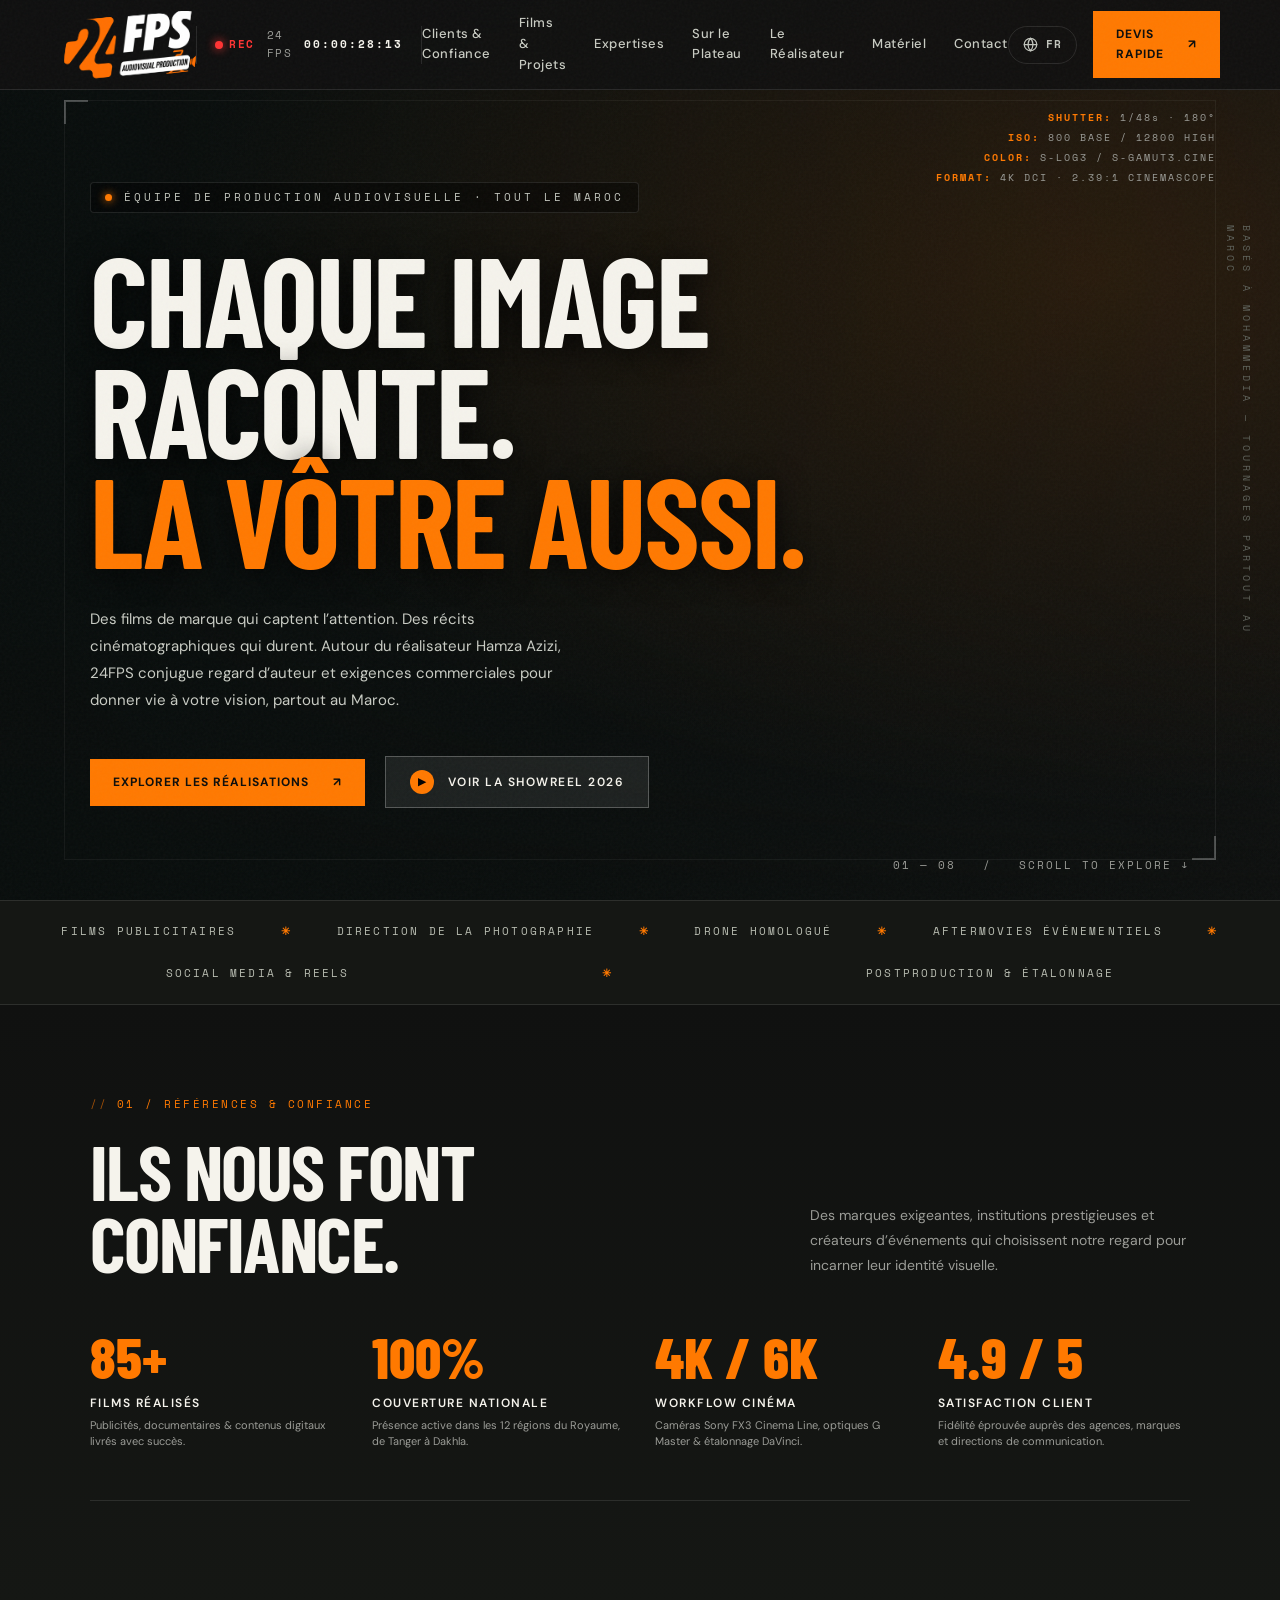
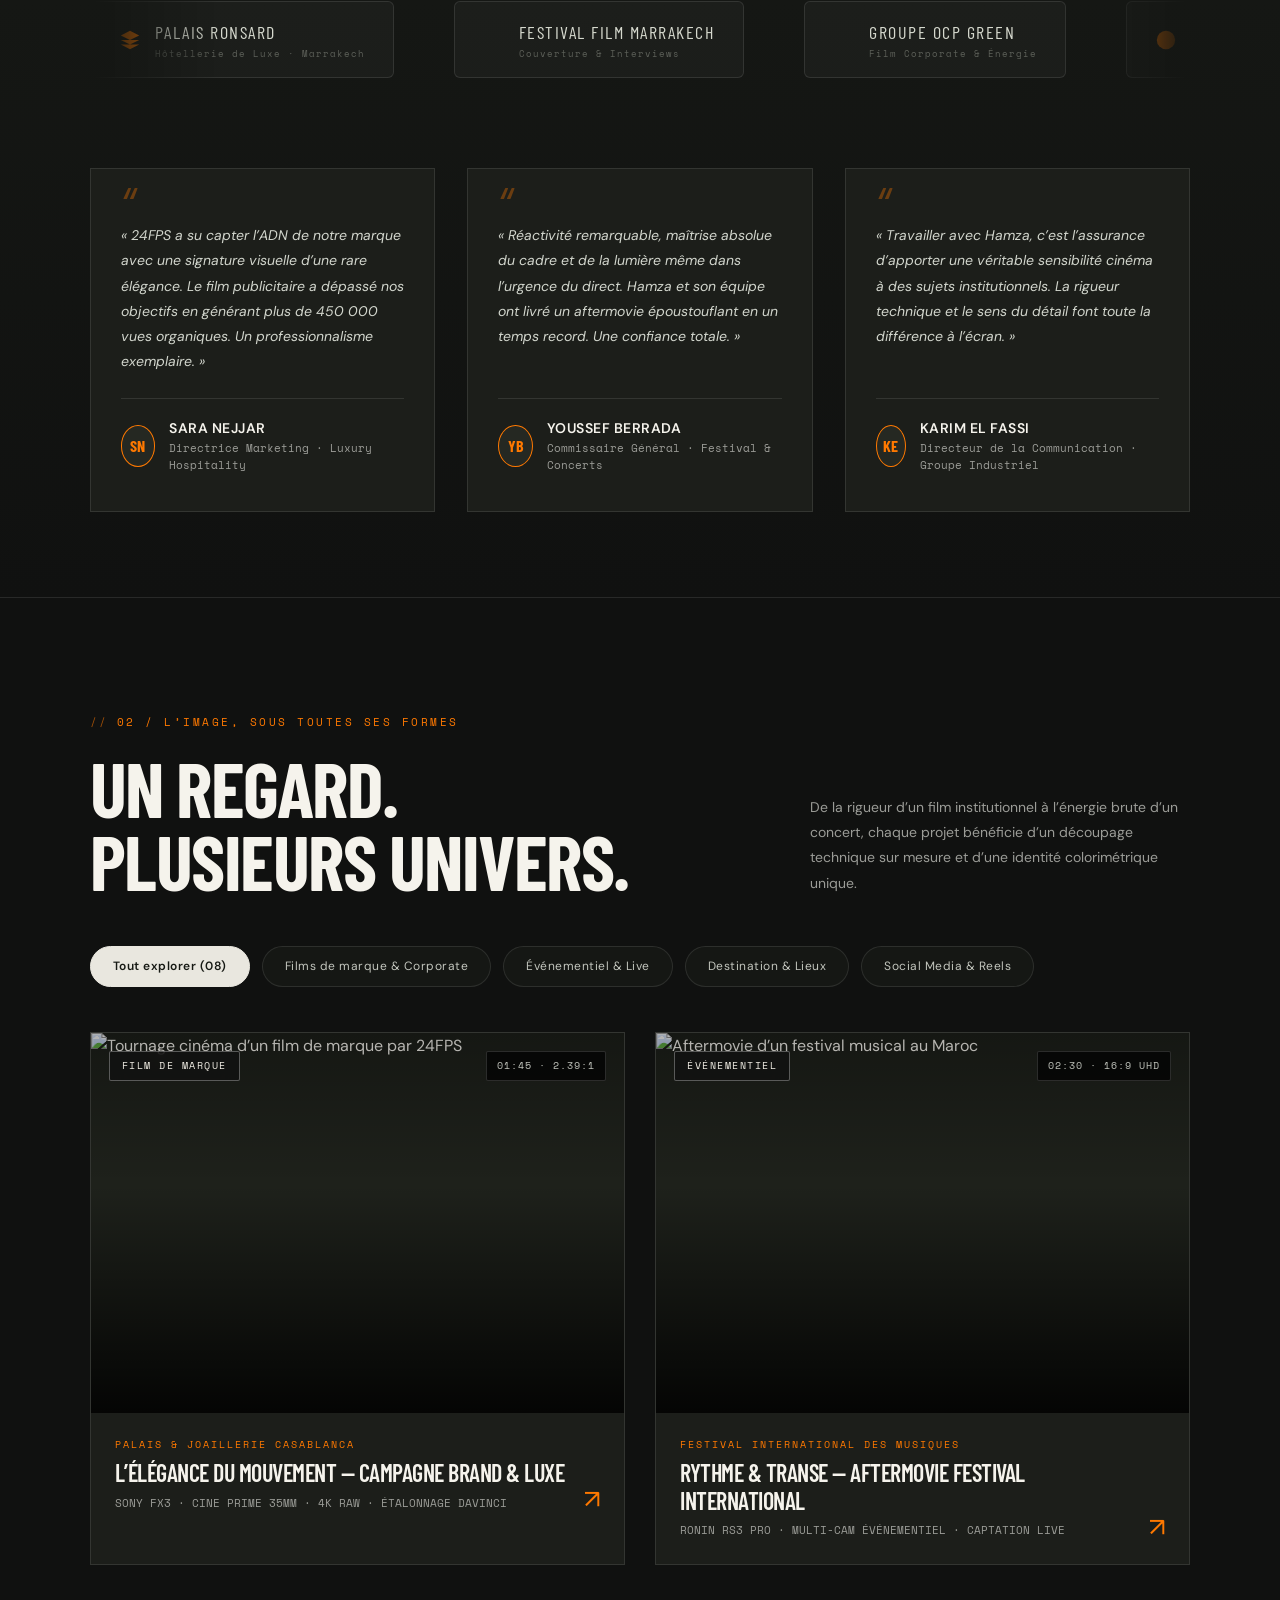
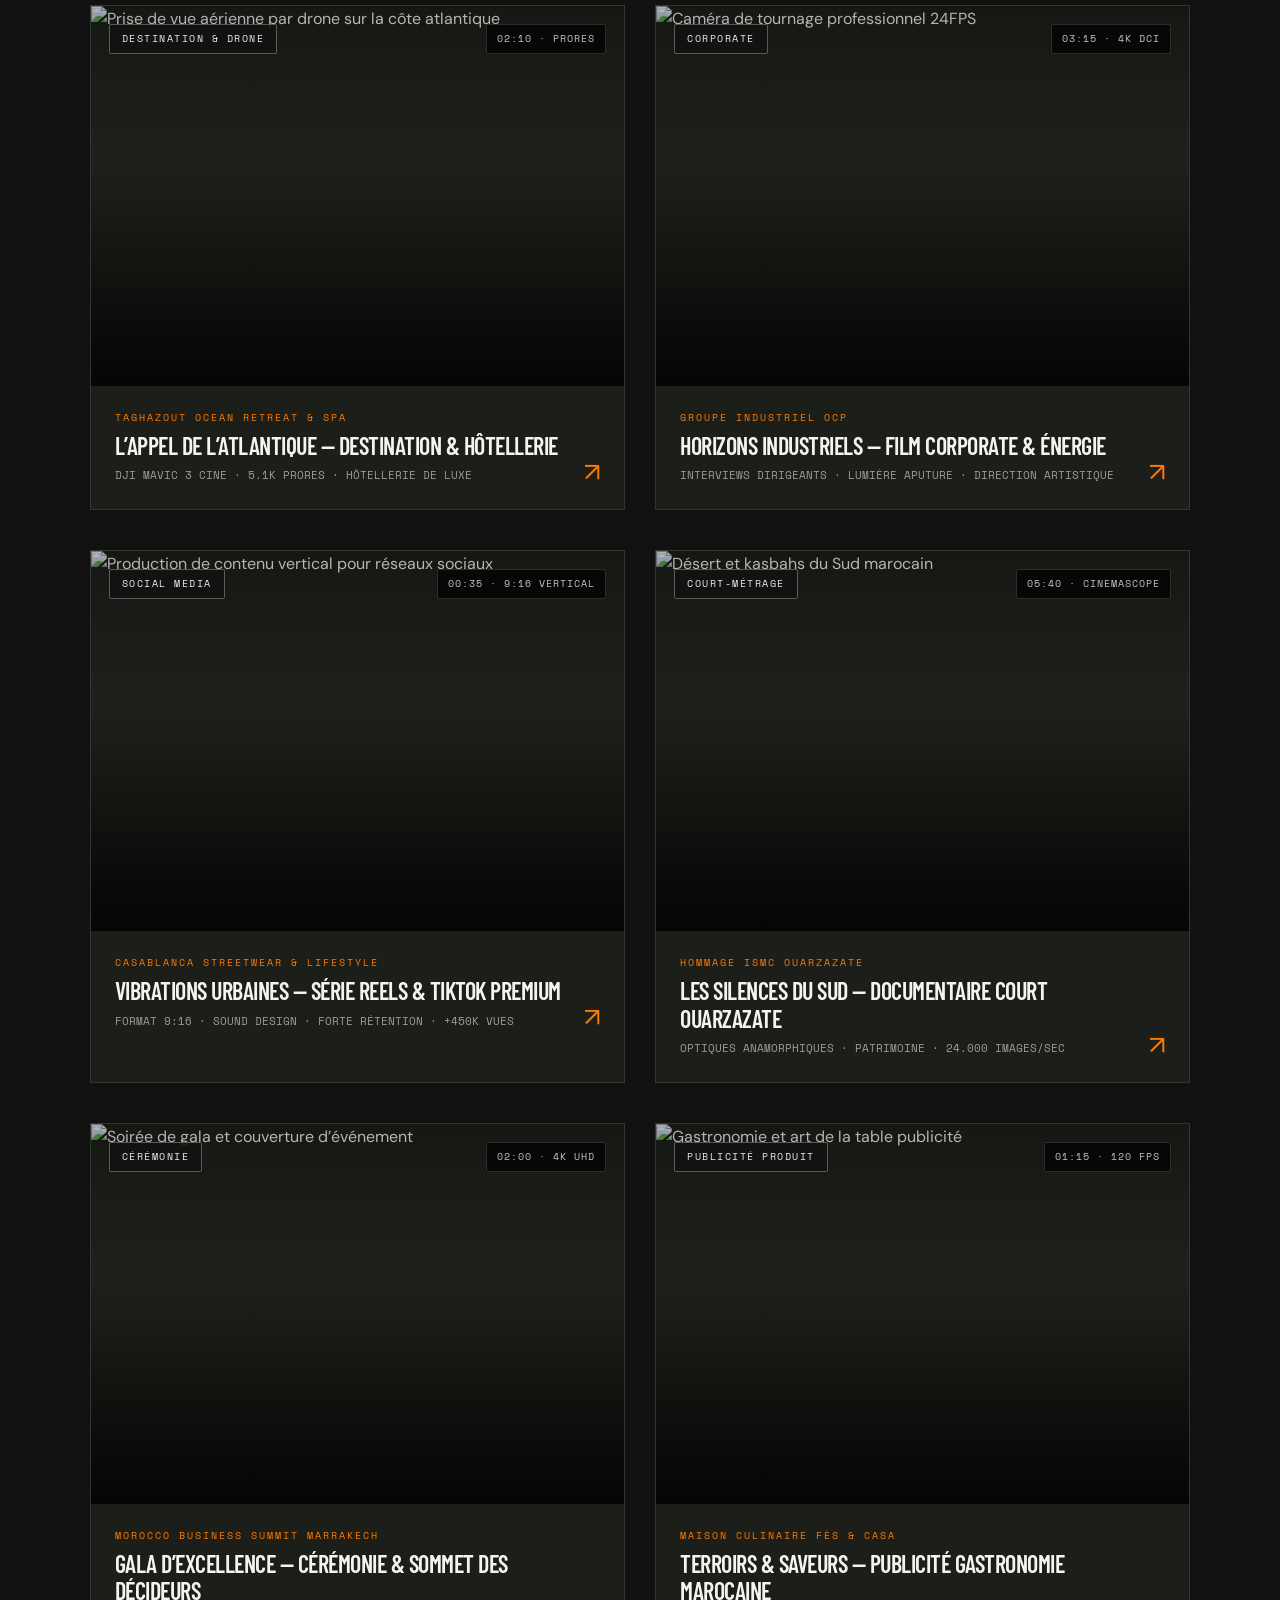
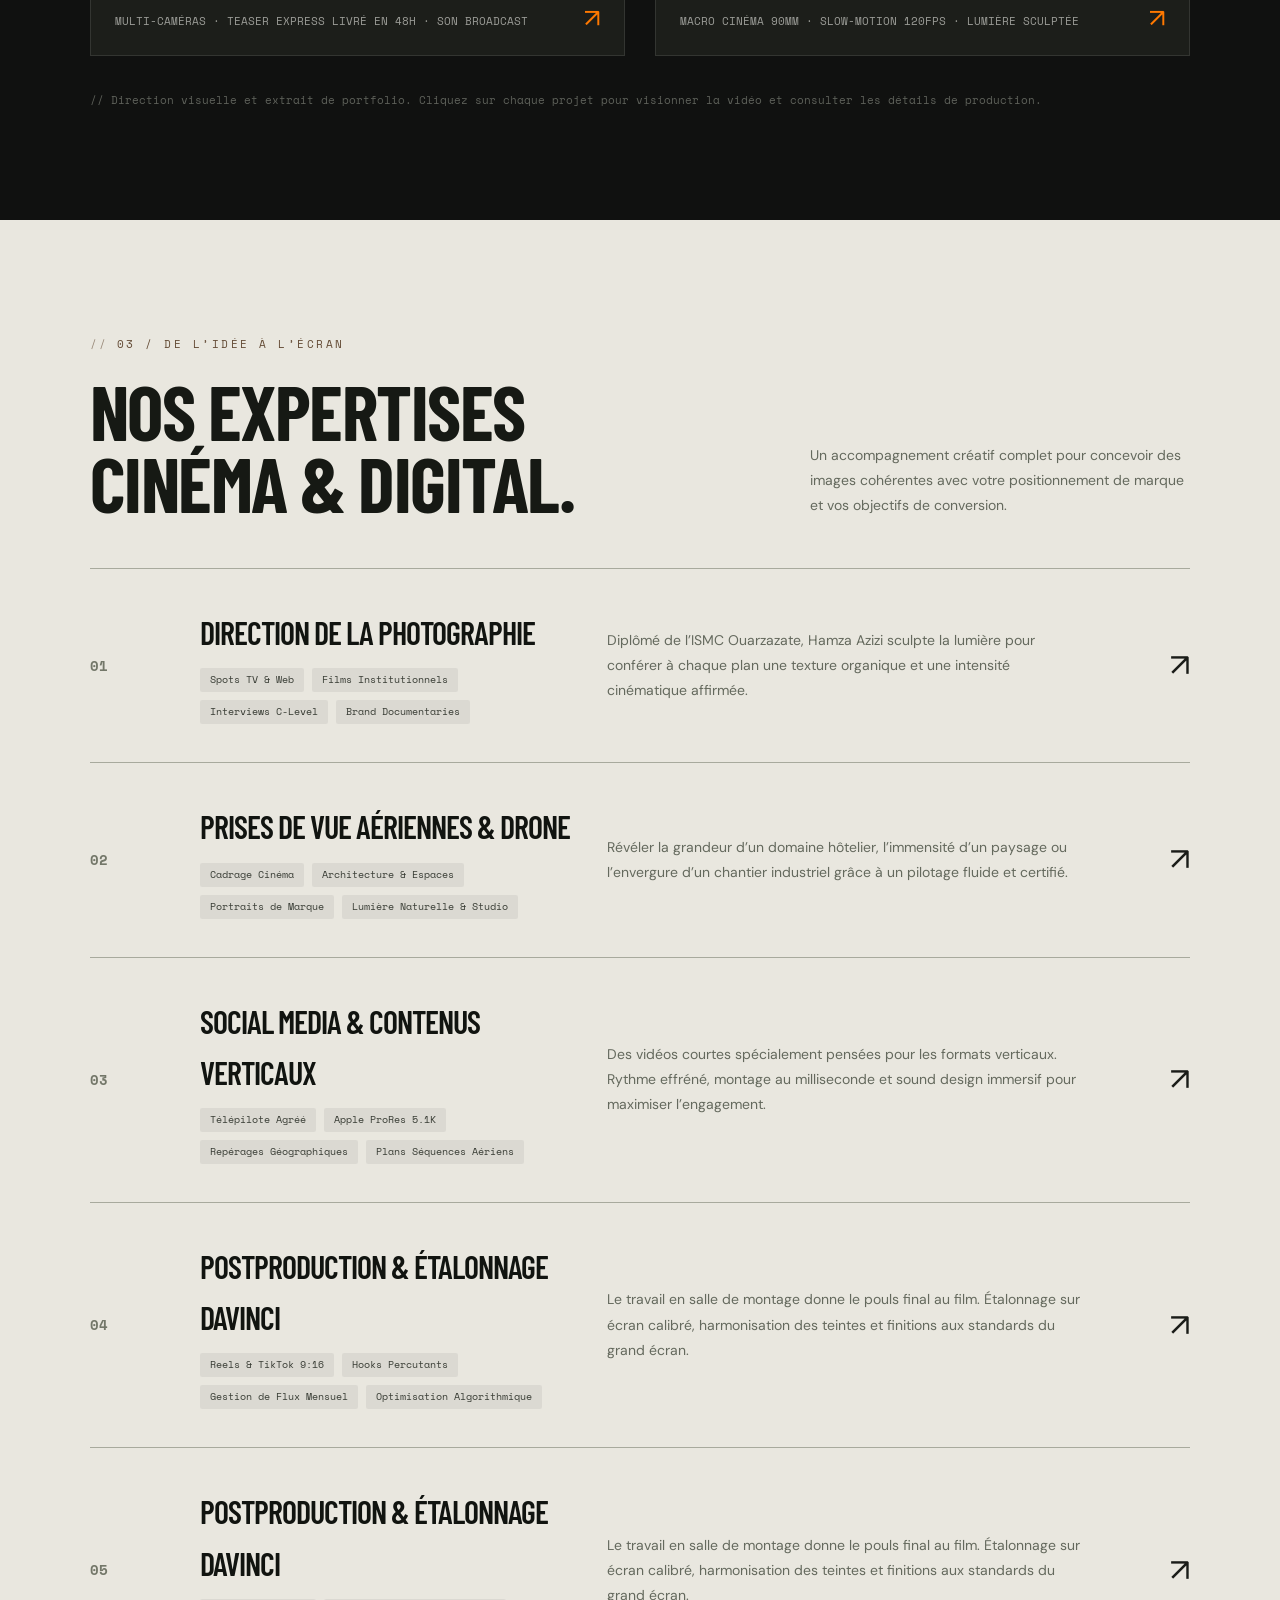
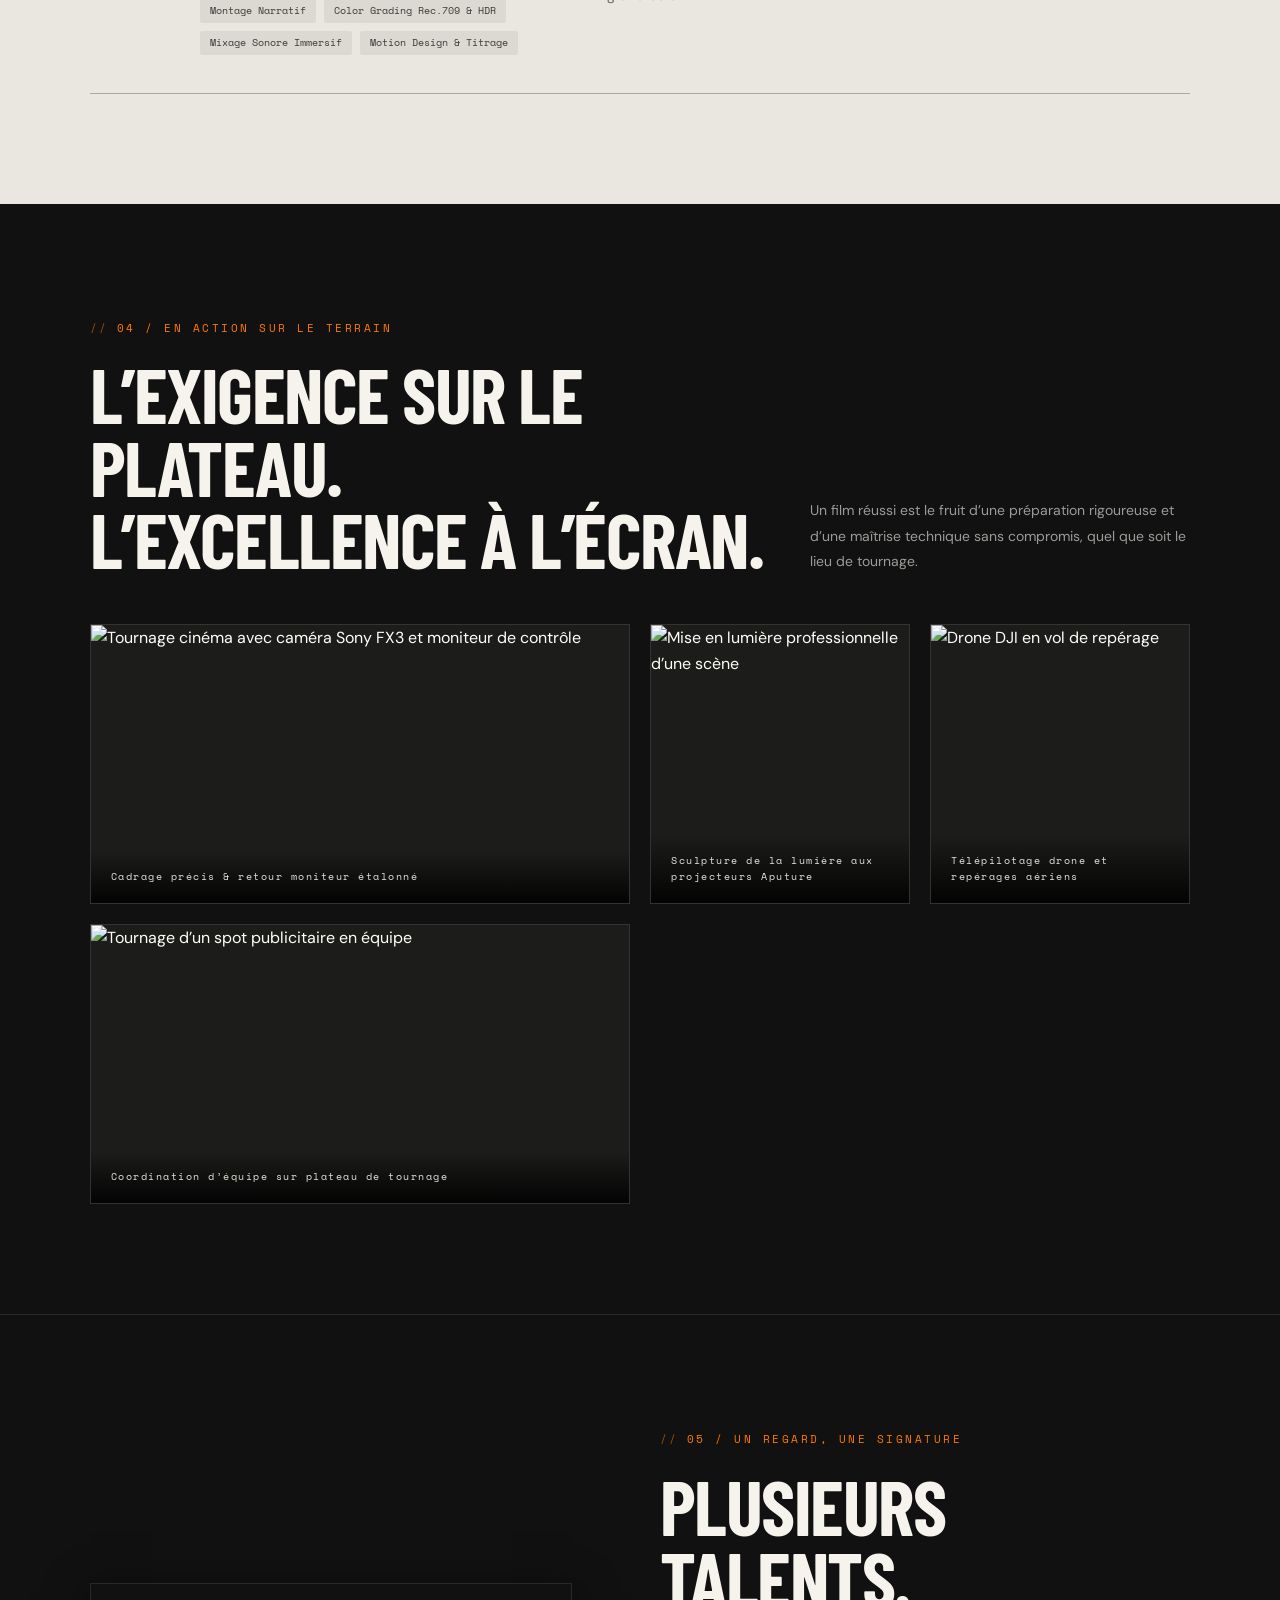
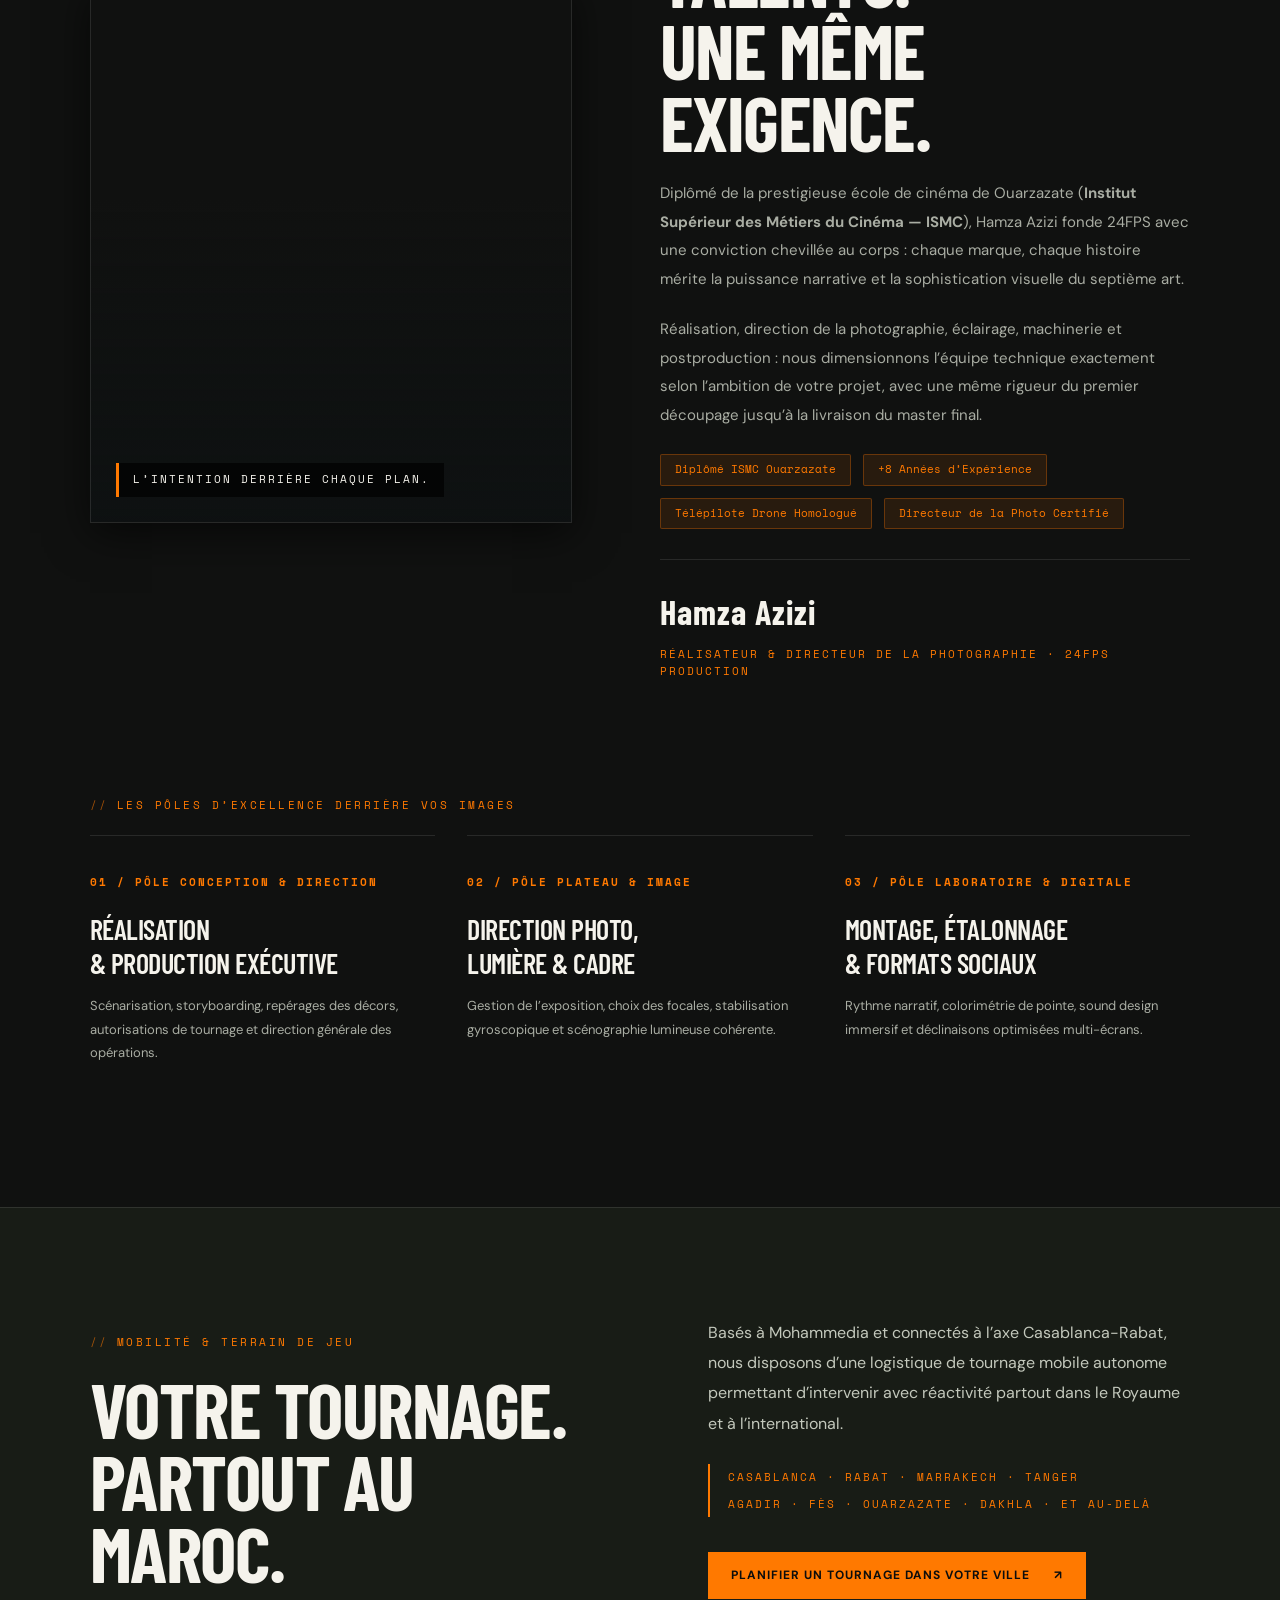
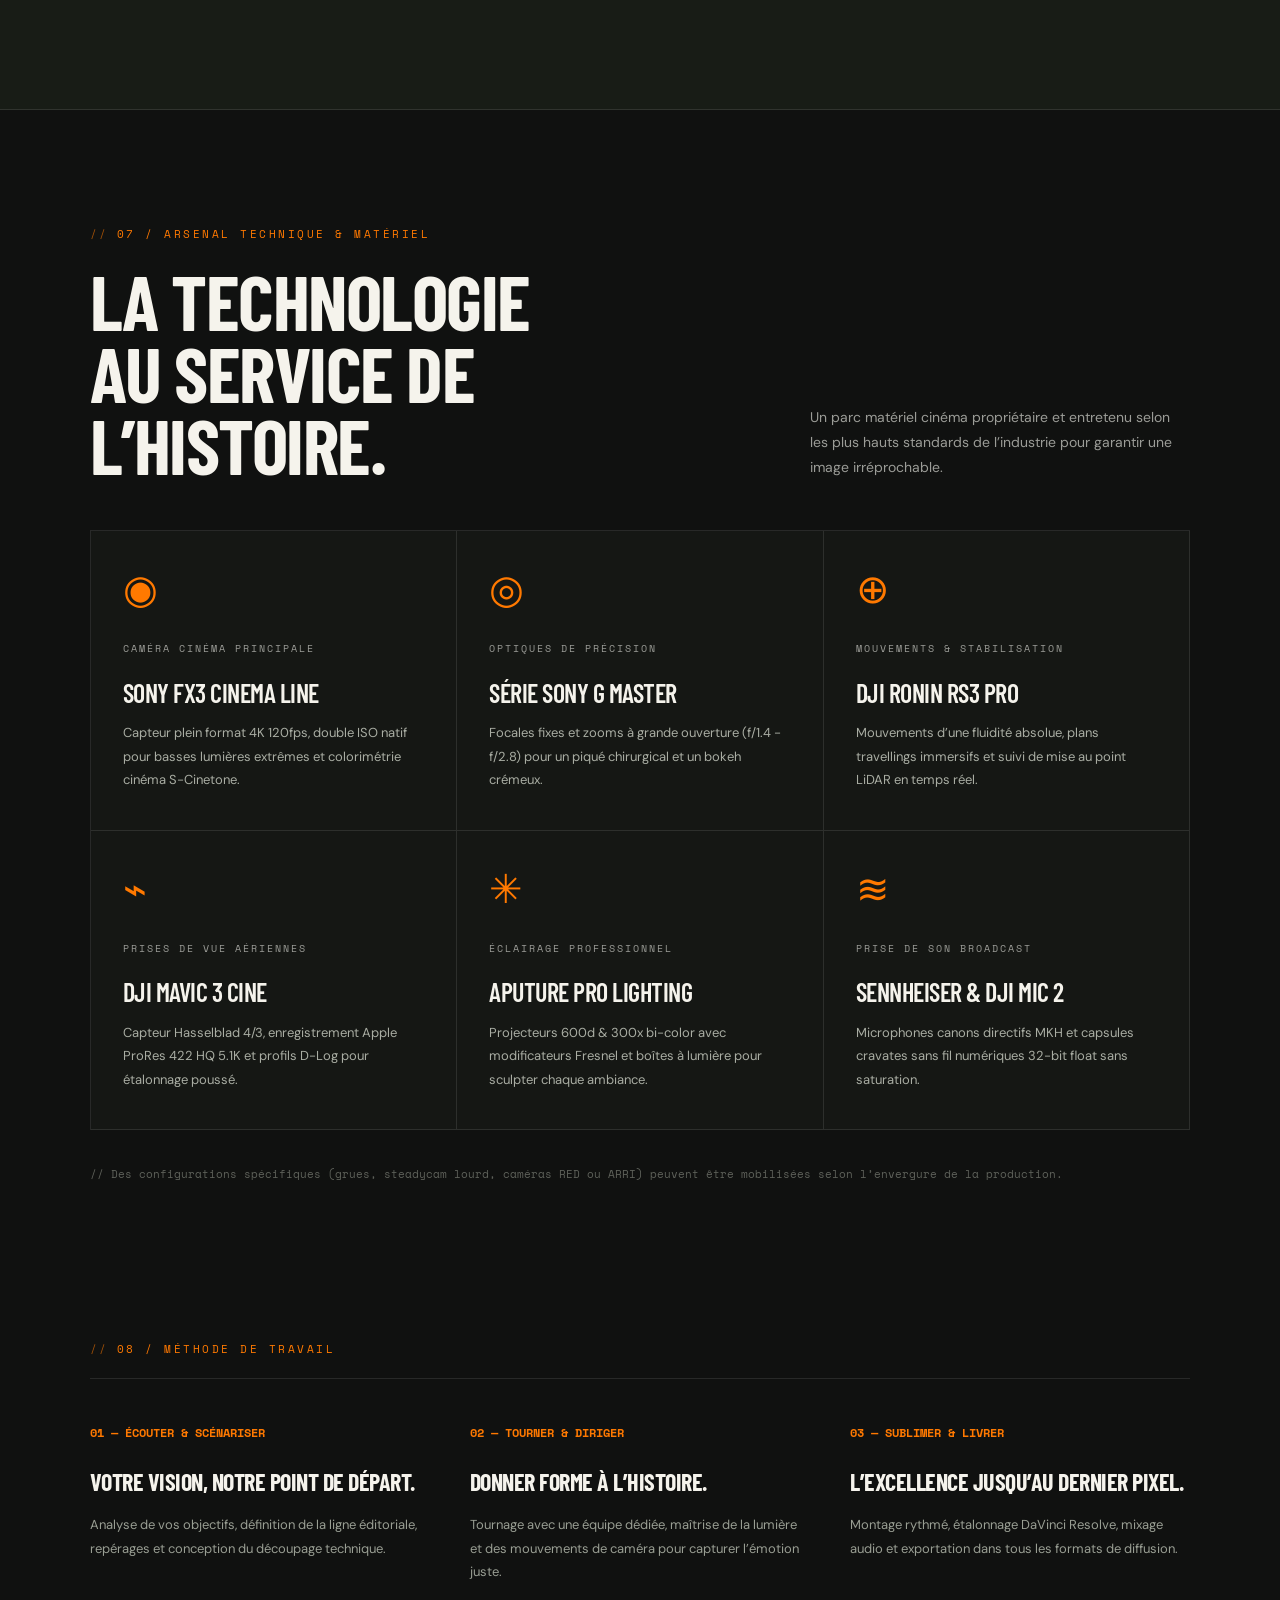
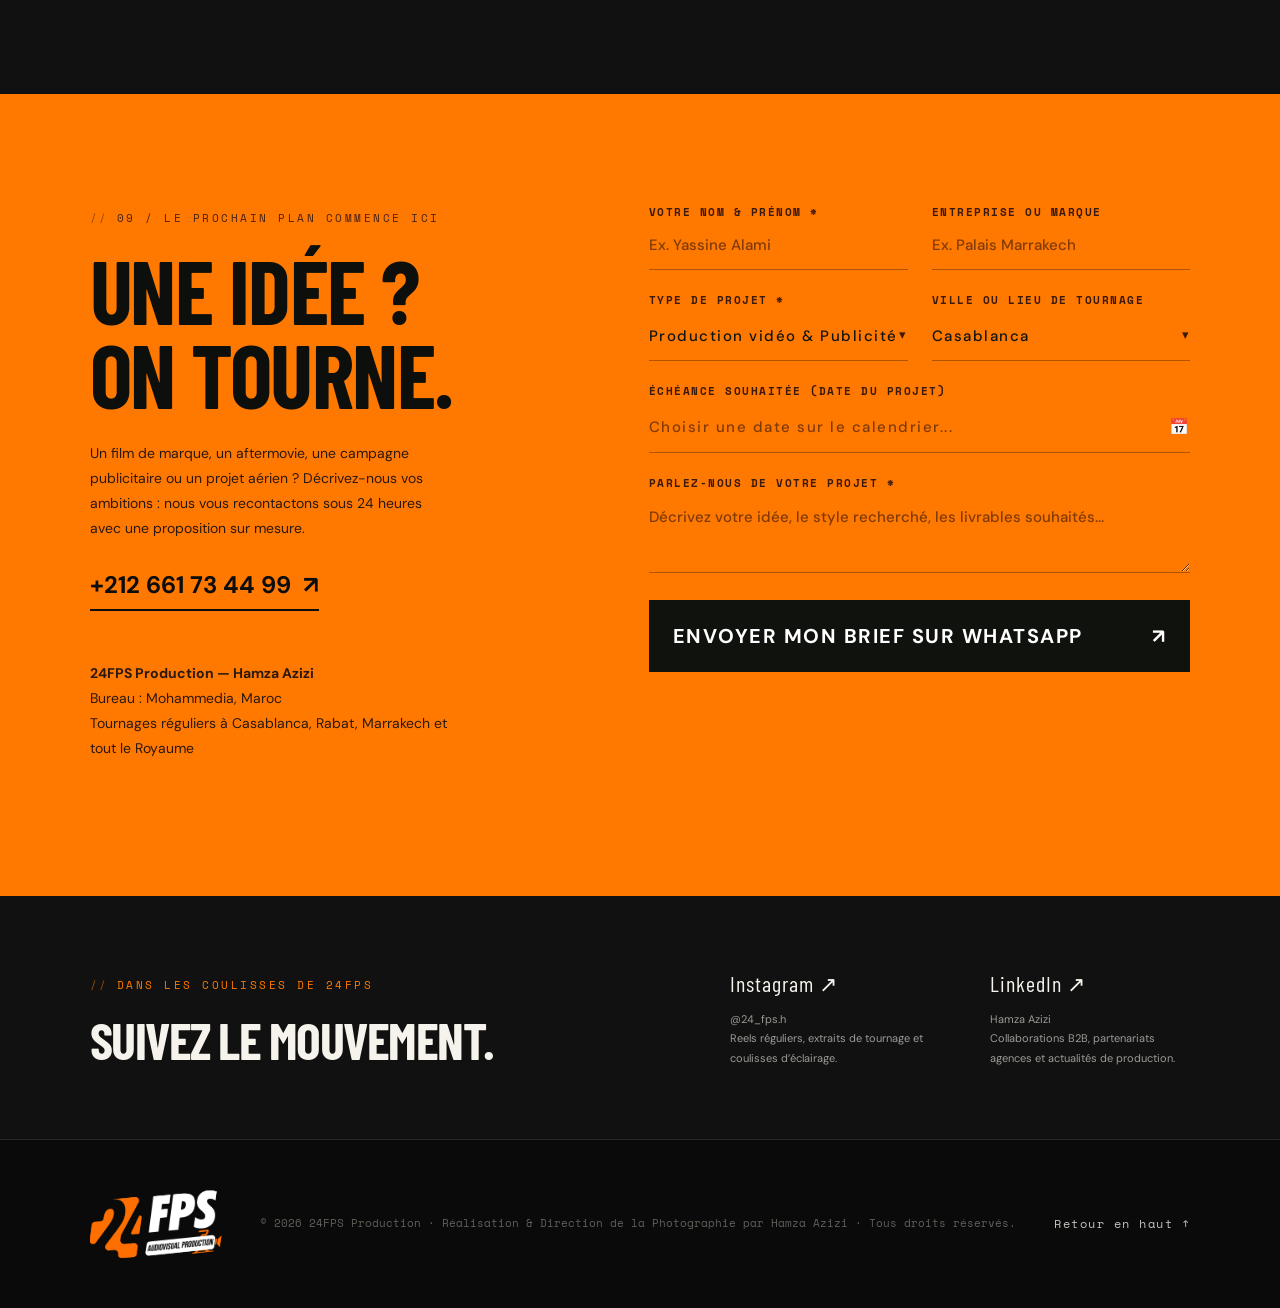
==== commit 7406d62b: "feat: replace sound icon with interactive FR/EN language switcher and remove brief note" ====
--- a/24FPS_Maquette/index.html
+++ b/24FPS_Maquette/index.html
@@ -85,10 +85,32 @@
 
     <!-- Header Actions -->
     <div class="nav-right">
-      <button class="sound-toggle" id="sound-toggle" type="button" aria-pressed="false" title="Activer les retours sonores">
-        🔇
-      </button>
-      <a class="cta orange" href="#contact">
+      <!-- Language Switcher -->
+      <div class="lang-switch-container" id="lang-switch-container">
+        <button class="lang-toggle-btn" id="lang-toggle-btn" type="button" aria-expanded="false" aria-haspopup="true" aria-label="Changer de langue / Change language" title="Langue / Language">
+          <svg class="lang-globe-icon" viewBox="0 0 24 24" fill="none" stroke="currentColor" stroke-width="2" stroke-linecap="round" stroke-linejoin="round" aria-hidden="true">
+            <circle cx="12" cy="12" r="10"></circle>
+            <line x1="2" y1="12" x2="22" y2="12"></line>
+            <path d="M12 2a15.3 15.3 0 0 1 4 10 15.3 15.3 0 0 1-4 10 15.3 15.3 0 0 1-4-10 15.3 15.3 0 0 1 4-10z"></path>
+          </svg>
+          <span class="lang-code-indicator" id="lang-code-indicator">FR</span>
+        </button>
+
+        <div class="lang-dropdown-menu" id="lang-dropdown-menu" role="menu">
+          <button type="button" class="lang-menu-item active" data-lang="fr" role="menuitem">
+            <span class="lang-flag">🇫🇷</span>
+            <span class="lang-title">Français</span>
+            <span class="lang-active-check">✓</span>
+          </button>
+          <button type="button" class="lang-menu-item" data-lang="en" role="menuitem">
+            <span class="lang-flag">🇬🇧</span>
+            <span class="lang-title">English</span>
+            <span class="lang-active-check">✓</span>
+          </button>
+        </div>
+      </div>
+
+      <a class="cta orange" href="#contact" id="nav-cta-btn">
         Devis rapide <span class="arrow">↗</span>
       </a>
       <button class="menu" aria-expanded="false" aria-controls="nav">
@@ -987,14 +1009,10 @@
           <textarea name="message" required placeholder="Décrivez votre idée, le style recherché, les livrables souhaités..."></textarea>
         </label>
 
-        <button type="submit">
+        <button type="submit" id="brief-submit-btn">
           <span>Envoyer mon brief sur WhatsApp</span>
           <span class="arrow">↗</span>
         </button>
-
-        <p class="form-note">
-          ℹ️ WhatsApp s’ouvrira instantanément avec votre brief structuré et prérempli. Vous conservez la possibilité de relire et modifier le texte avant l’envoi.
-        </p>
       </form>
     </section>
 
--- a/24FPS_Maquette/css/style.css
+++ b/24FPS_Maquette/css/style.css
@@ -277,24 +277,120 @@
   gap: 16px;
 }
 
-/* Audio FX toggle button */
-.sound-toggle {
+/* Language Switcher */
+.lang-switch-container {
+  position: relative;
+  user-select: none;
+}
+
+.lang-toggle-btn {
   background: transparent;
   border: 1px solid var(--surface-border);
   color: var(--grey-light);
-  width: 38px;
   height: 38px;
-  border-radius: 50%;
+  padding: 0 14px;
+  border-radius: 20px;
   display: inline-flex;
   align-items: center;
-  justify-content: center;
+  gap: 8px;
   cursor: pointer;
+  font-family: var(--font-mono);
+  font-size: 11px;
+  letter-spacing: 1px;
+  font-weight: 700;
   transition: all var(--transition-fast);
 }
 
-.sound-toggle:hover {
+.lang-toggle-btn:hover,
+.lang-switch-container.open .lang-toggle-btn {
   border-color: var(--orange);
   color: var(--orange);
+}
+
+.lang-globe-icon {
+  width: 15px;
+  height: 15px;
+  flex-shrink: 0;
+}
+
+.lang-dropdown-menu {
+  position: absolute;
+  top: calc(100% + 8px);
+  right: 0;
+  min-width: 145px;
+  background: #141613;
+  border: 1px solid rgba(255, 121, 0, 0.4);
+  box-shadow: 0 16px 40px rgba(0, 0, 0, 0.65);
+  border-radius: 6px;
+  padding: 6px;
+  z-index: 120;
+  opacity: 0;
+  visibility: hidden;
+  transform: translateY(-8px);
+  transition: opacity 0.25s ease, transform 0.25s var(--ease-cinema), visibility 0.25s;
+}
+
+.lang-switch-container.open .lang-dropdown-menu {
+  opacity: 1;
+  visibility: visible;
+  transform: translateY(0);
+}
+
+.lang-menu-item {
+  display: flex;
+  align-items: center;
+  gap: 10px;
+  width: 100%;
+  padding: 10px 14px;
+  background: transparent;
+  border: none;
+  color: #f5f3ec;
+  font-family: var(--font-body);
+  font-size: 13px;
+  font-weight: 500;
+  cursor: pointer;
+  text-align: left;
+  border-radius: 4px;
+  transition: all var(--transition-fast);
+}
+
+.lang-menu-item:hover {
+  background: var(--orange);
+  color: #0c0d0c;
+  font-weight: 600;
+}
+
+.lang-menu-item.active {
+  background: rgba(255, 121, 0, 0.15);
+  color: var(--orange);
+  font-weight: 600;
+}
+
+.lang-menu-item.active:hover {
+  background: var(--orange);
+  color: #0c0d0c;
+}
+
+.lang-flag {
+  font-size: 15px;
+}
+
+.lang-title {
+  flex: 1;
+}
+
+.lang-active-check {
+  font-size: 12px;
+  opacity: 0;
+  color: var(--orange);
+}
+
+.lang-menu-item.active .lang-active-check {
+  opacity: 1;
+}
+
+.lang-menu-item:hover .lang-active-check {
+  color: #0c0d0c;
 }
 
 /* CTA Buttons */
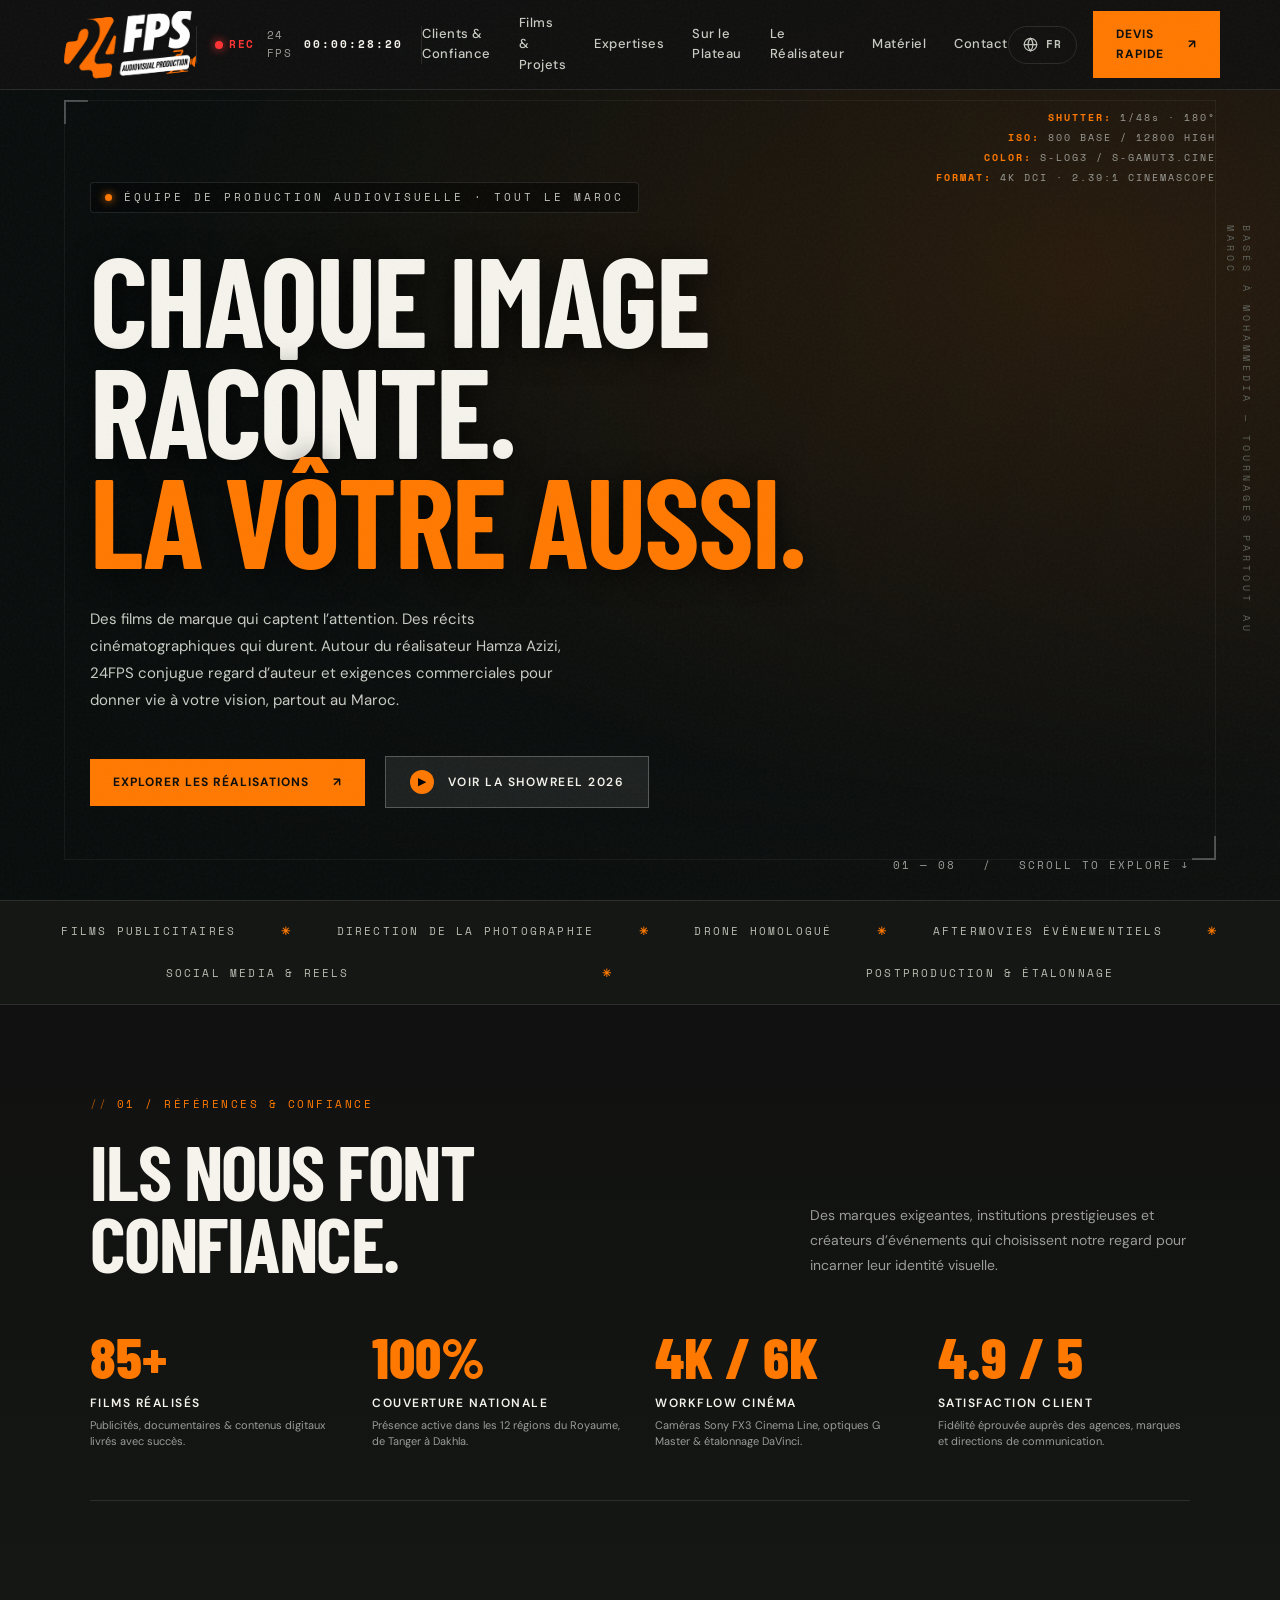
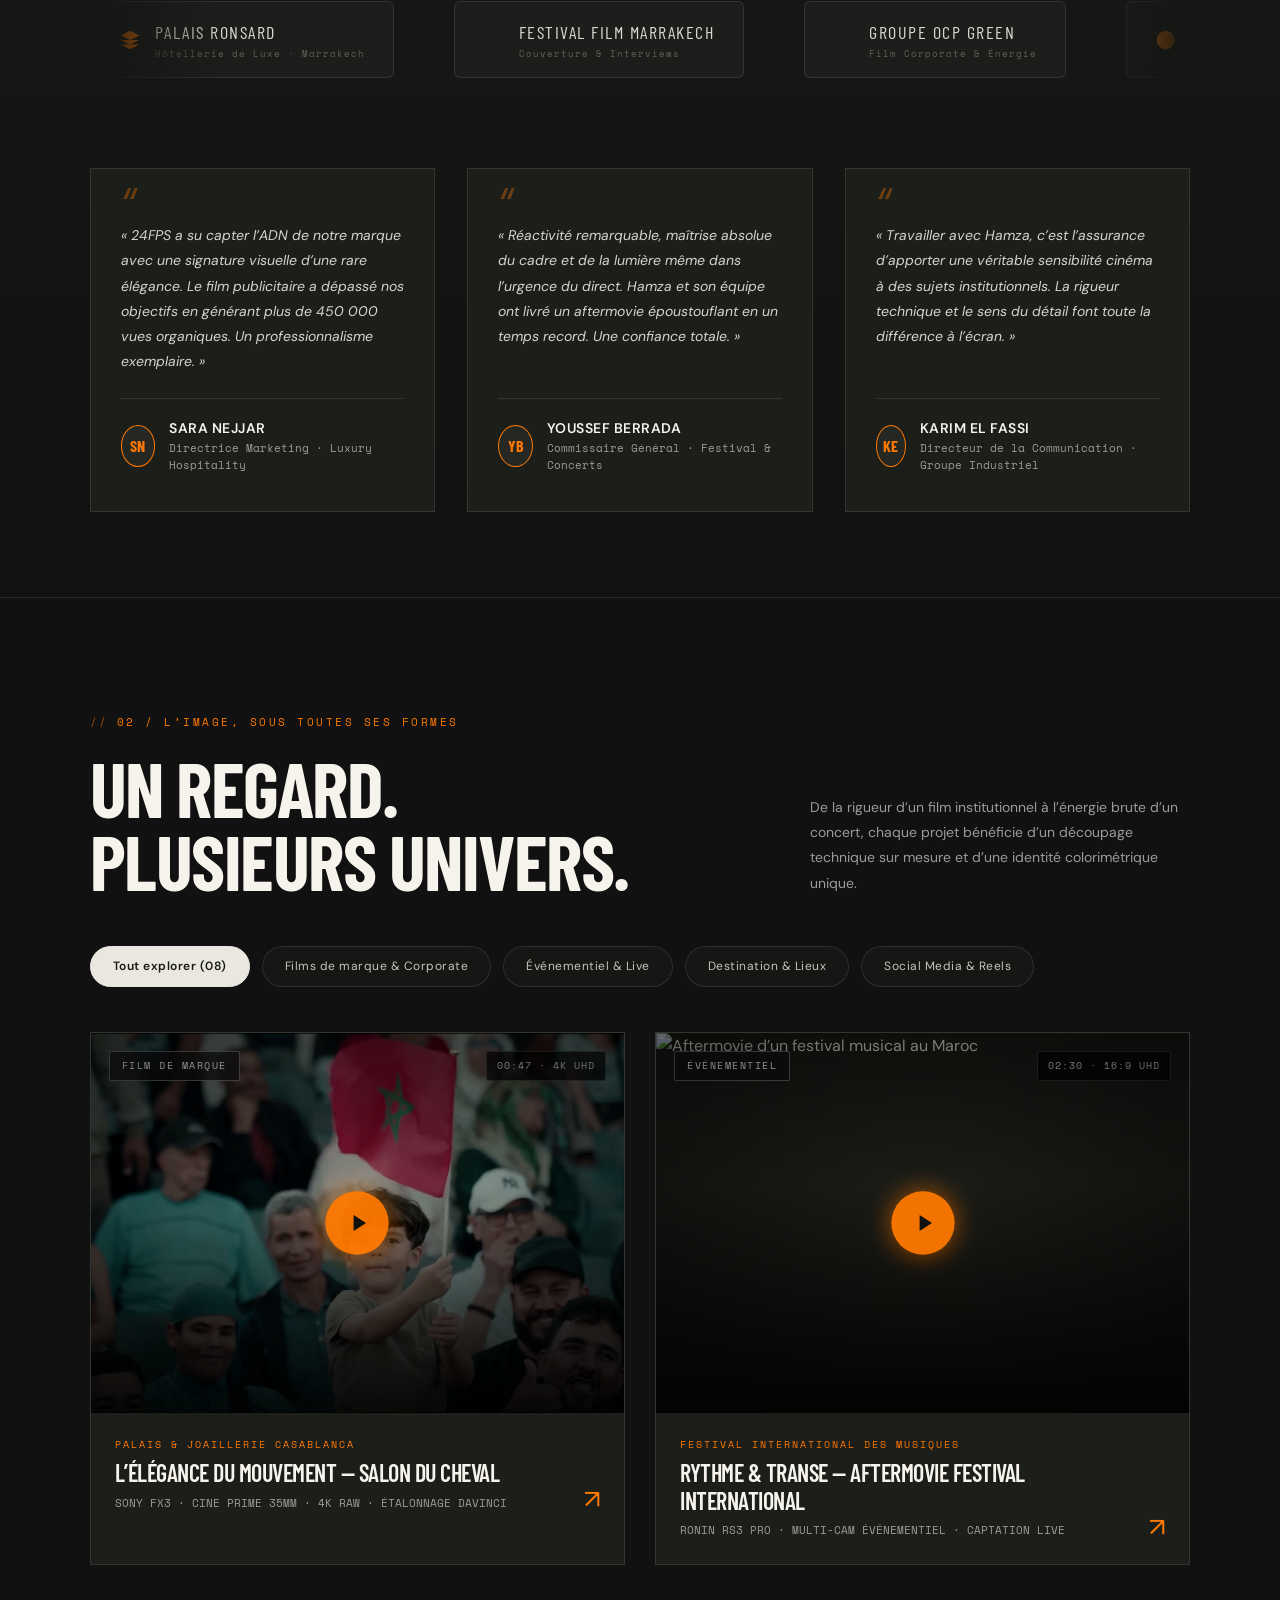
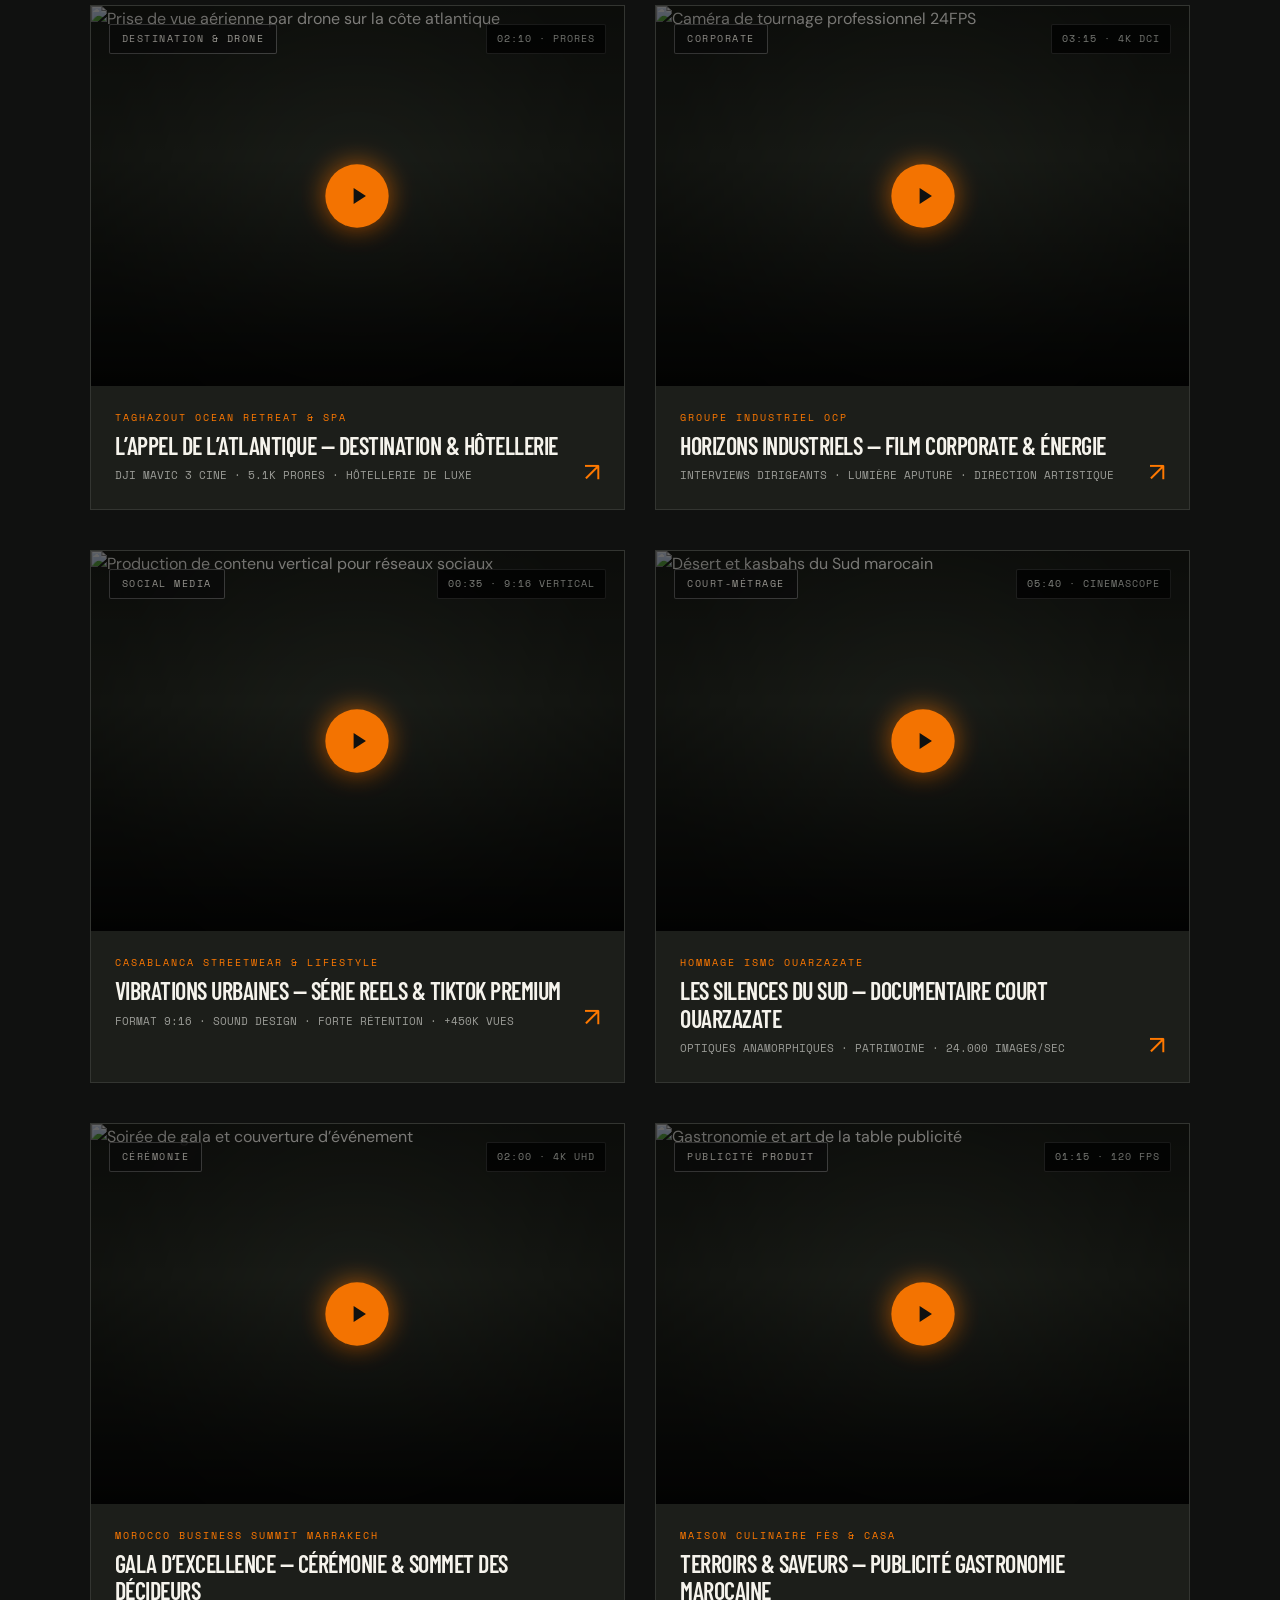
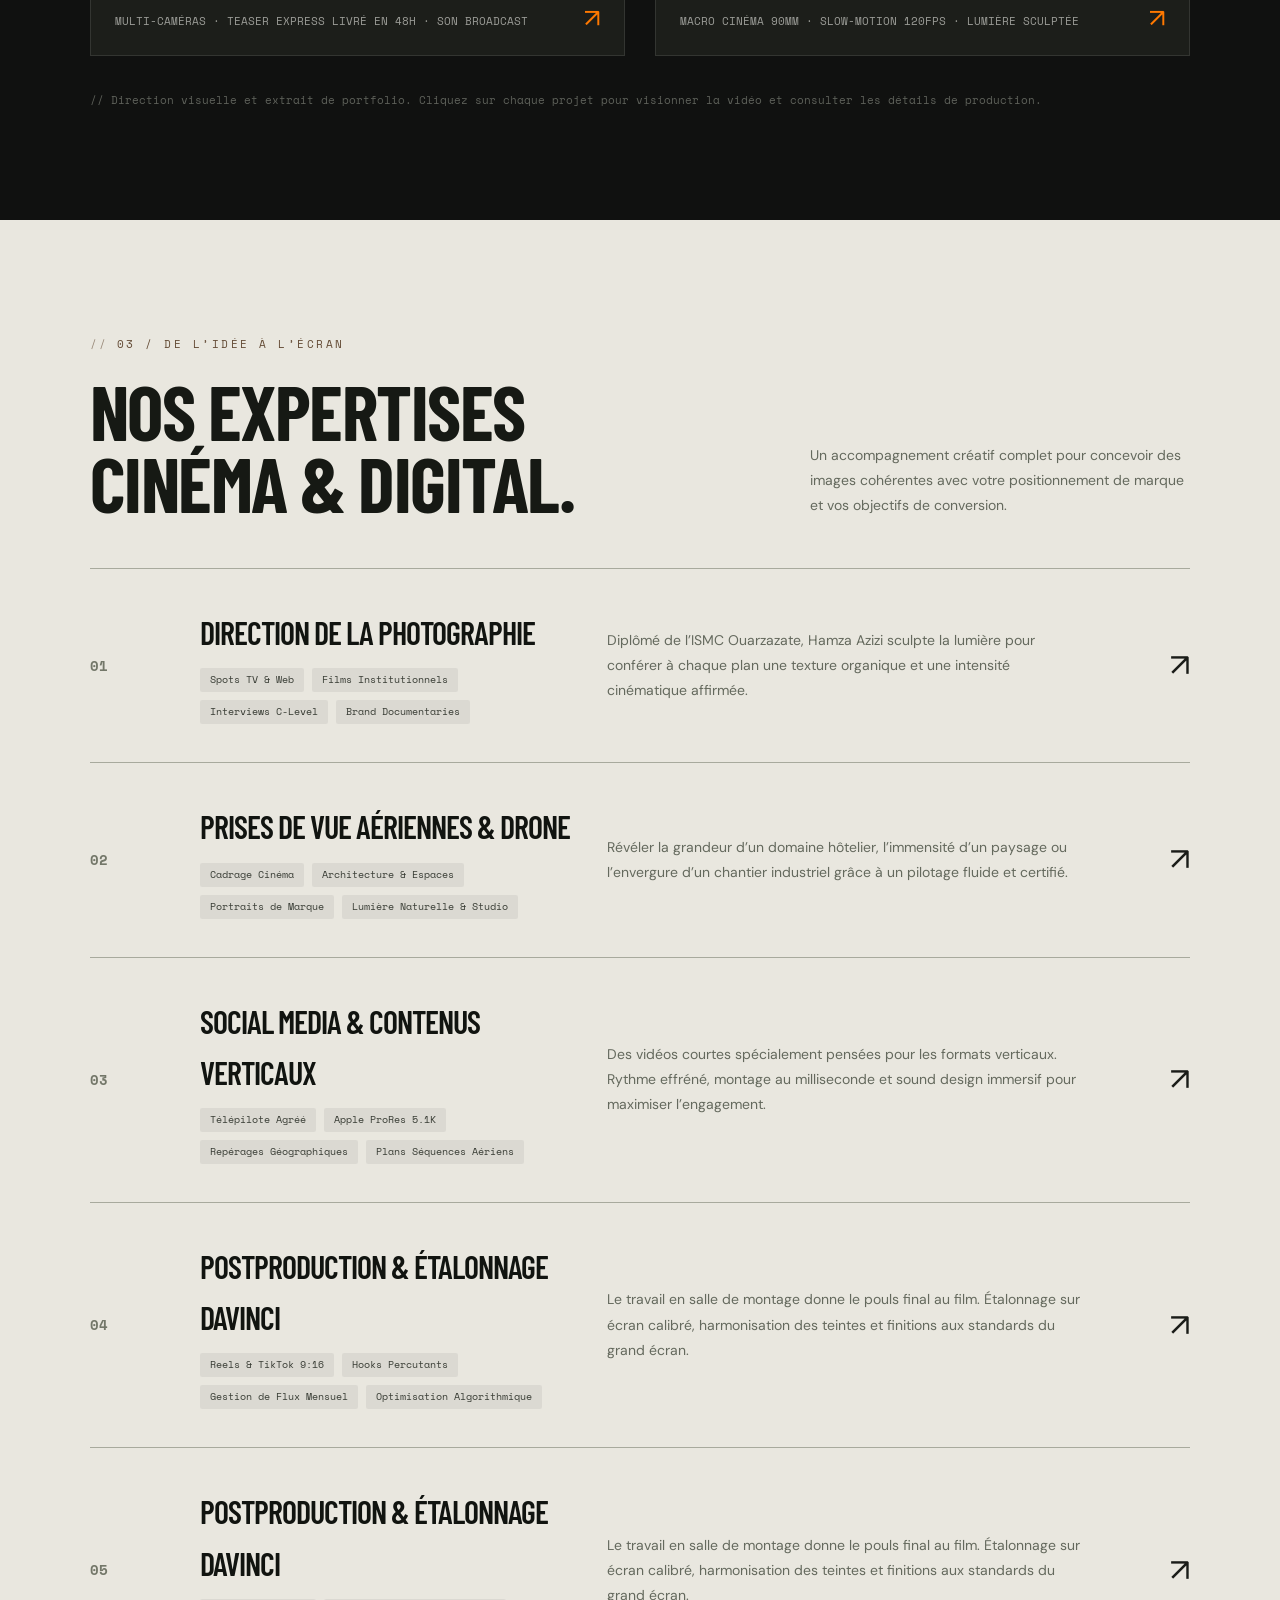
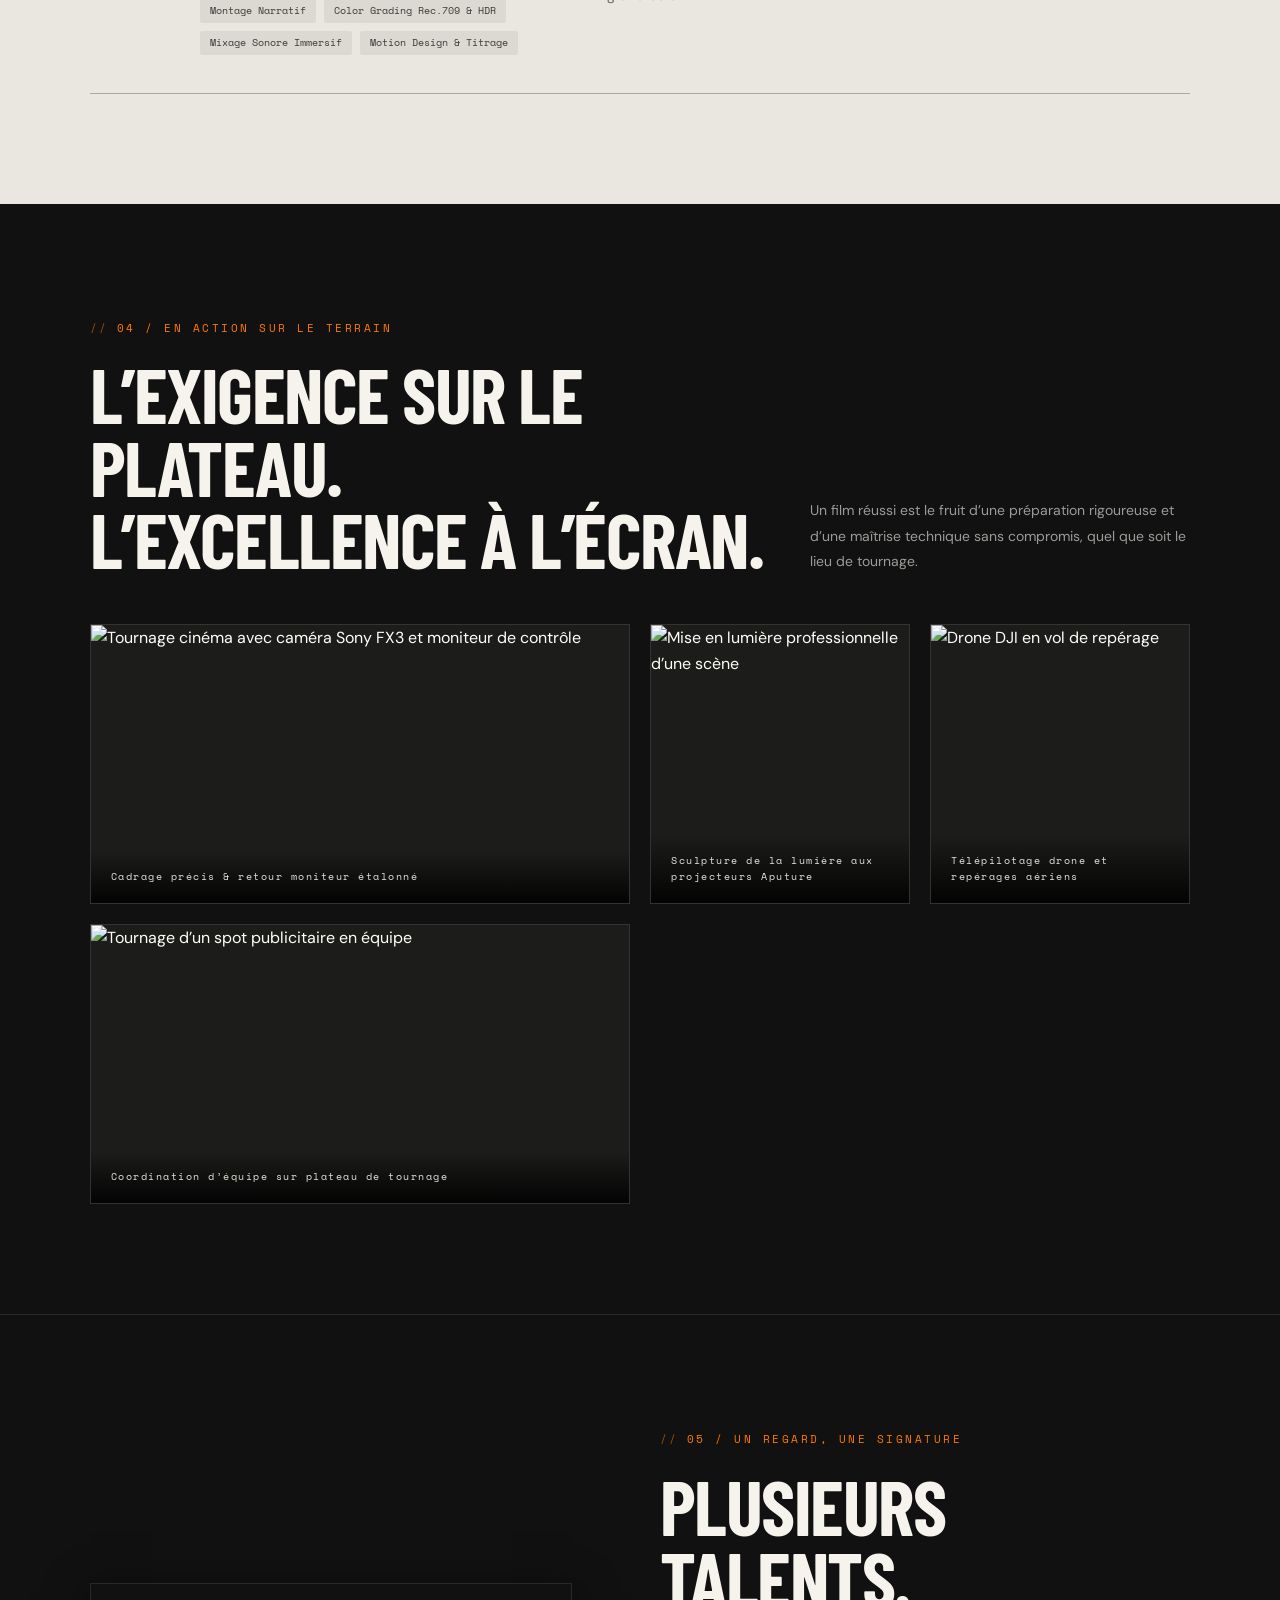
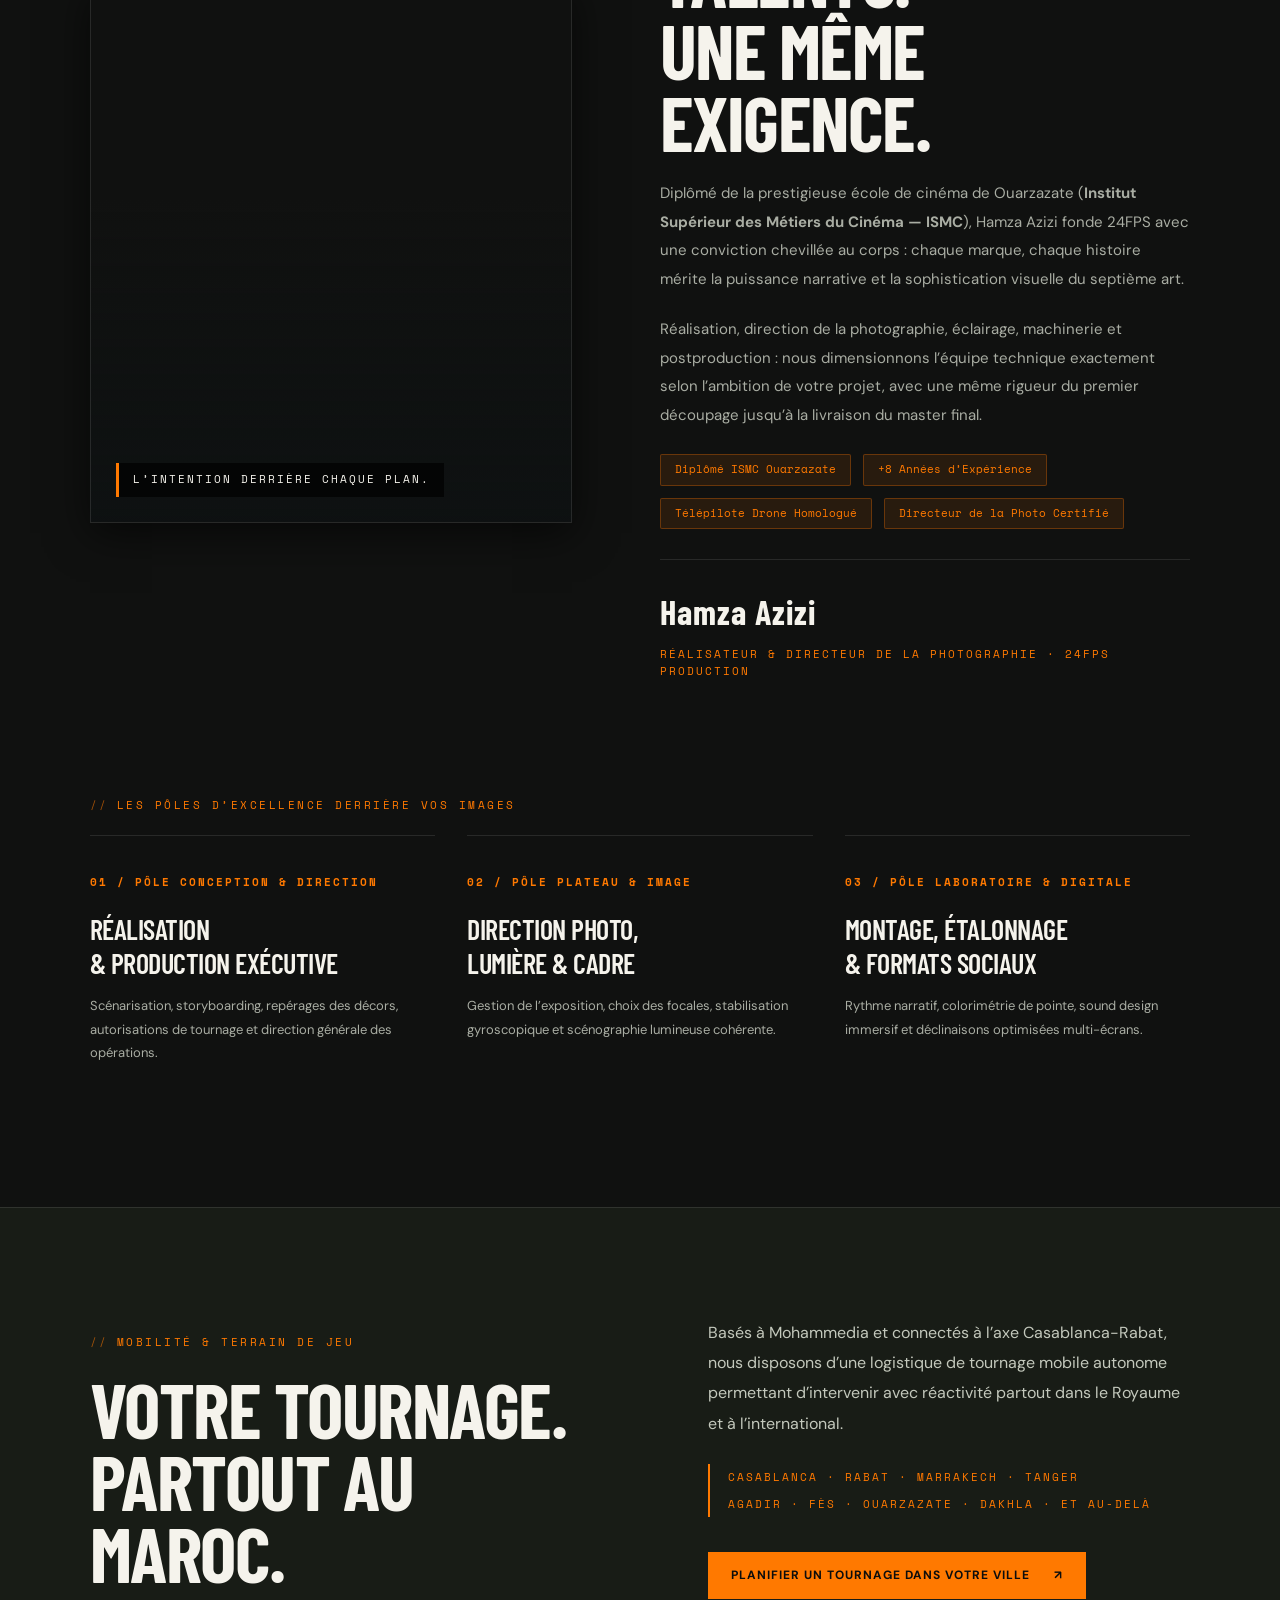
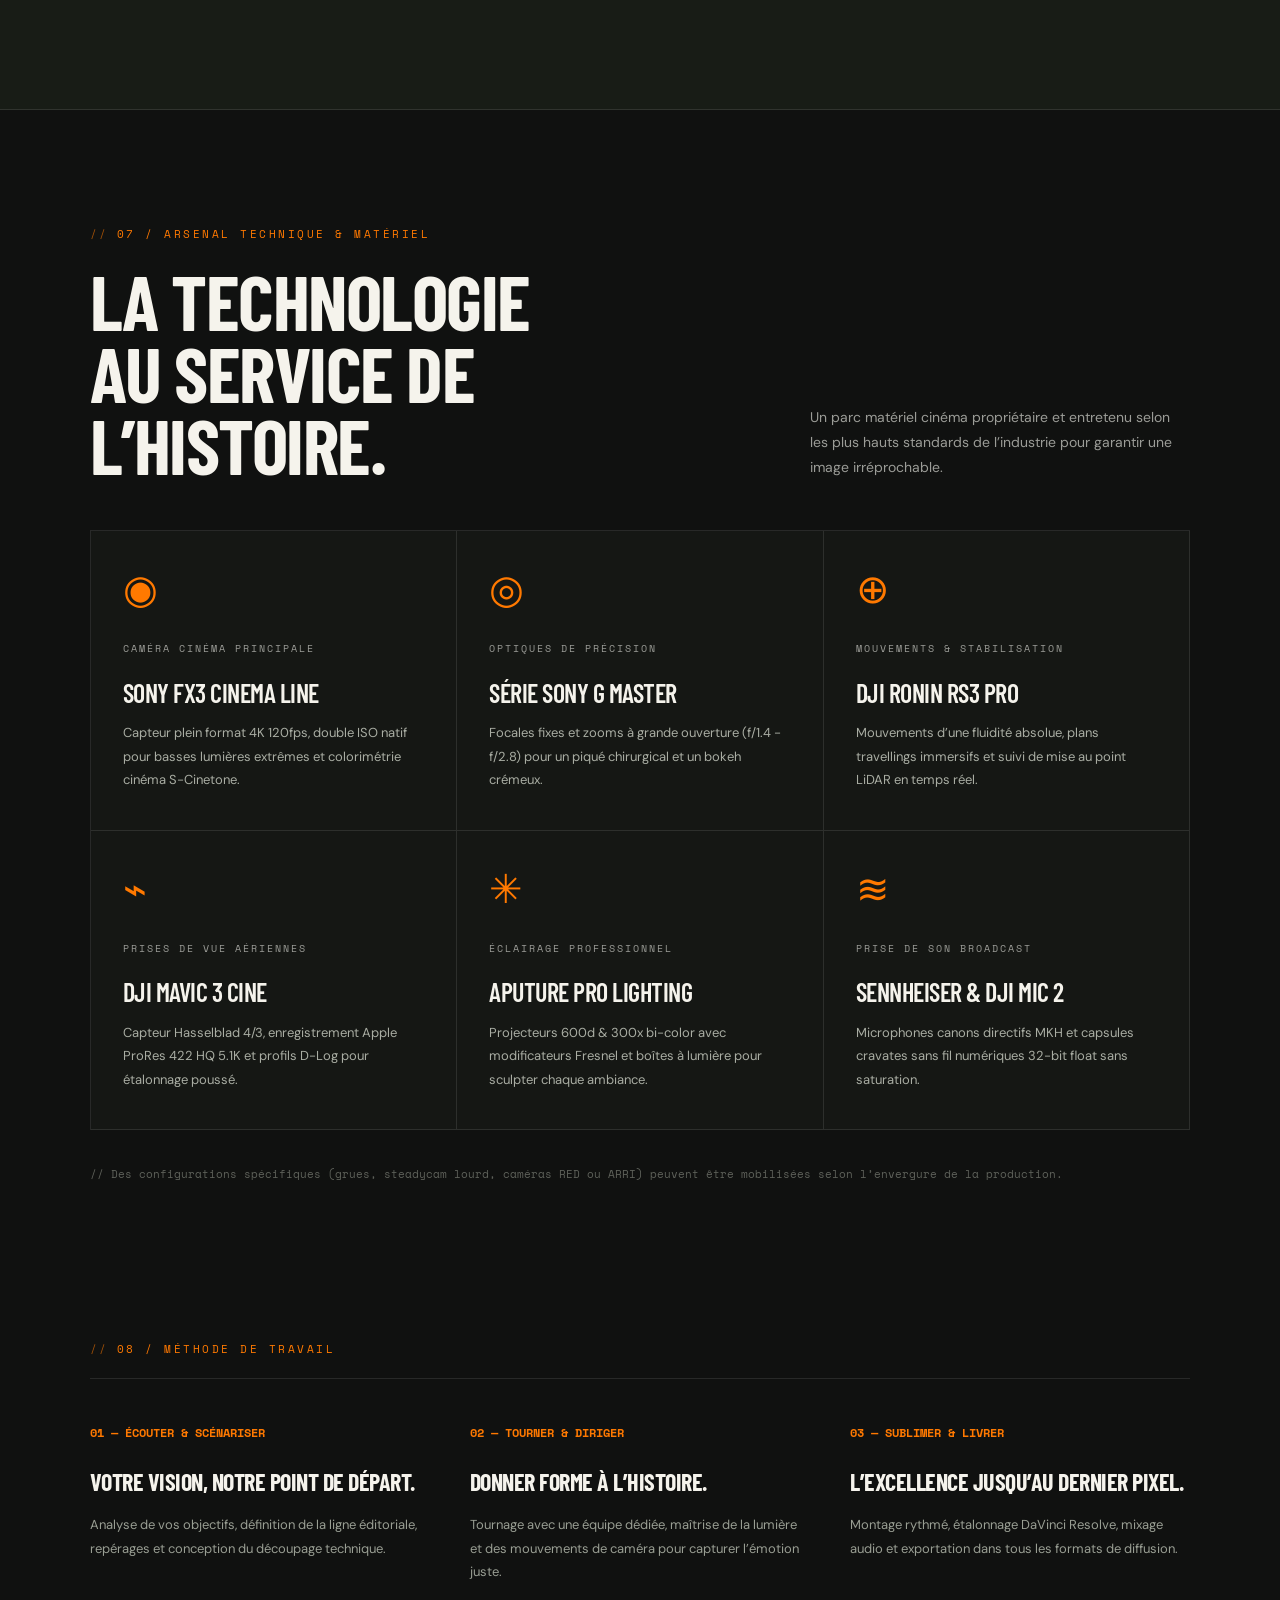
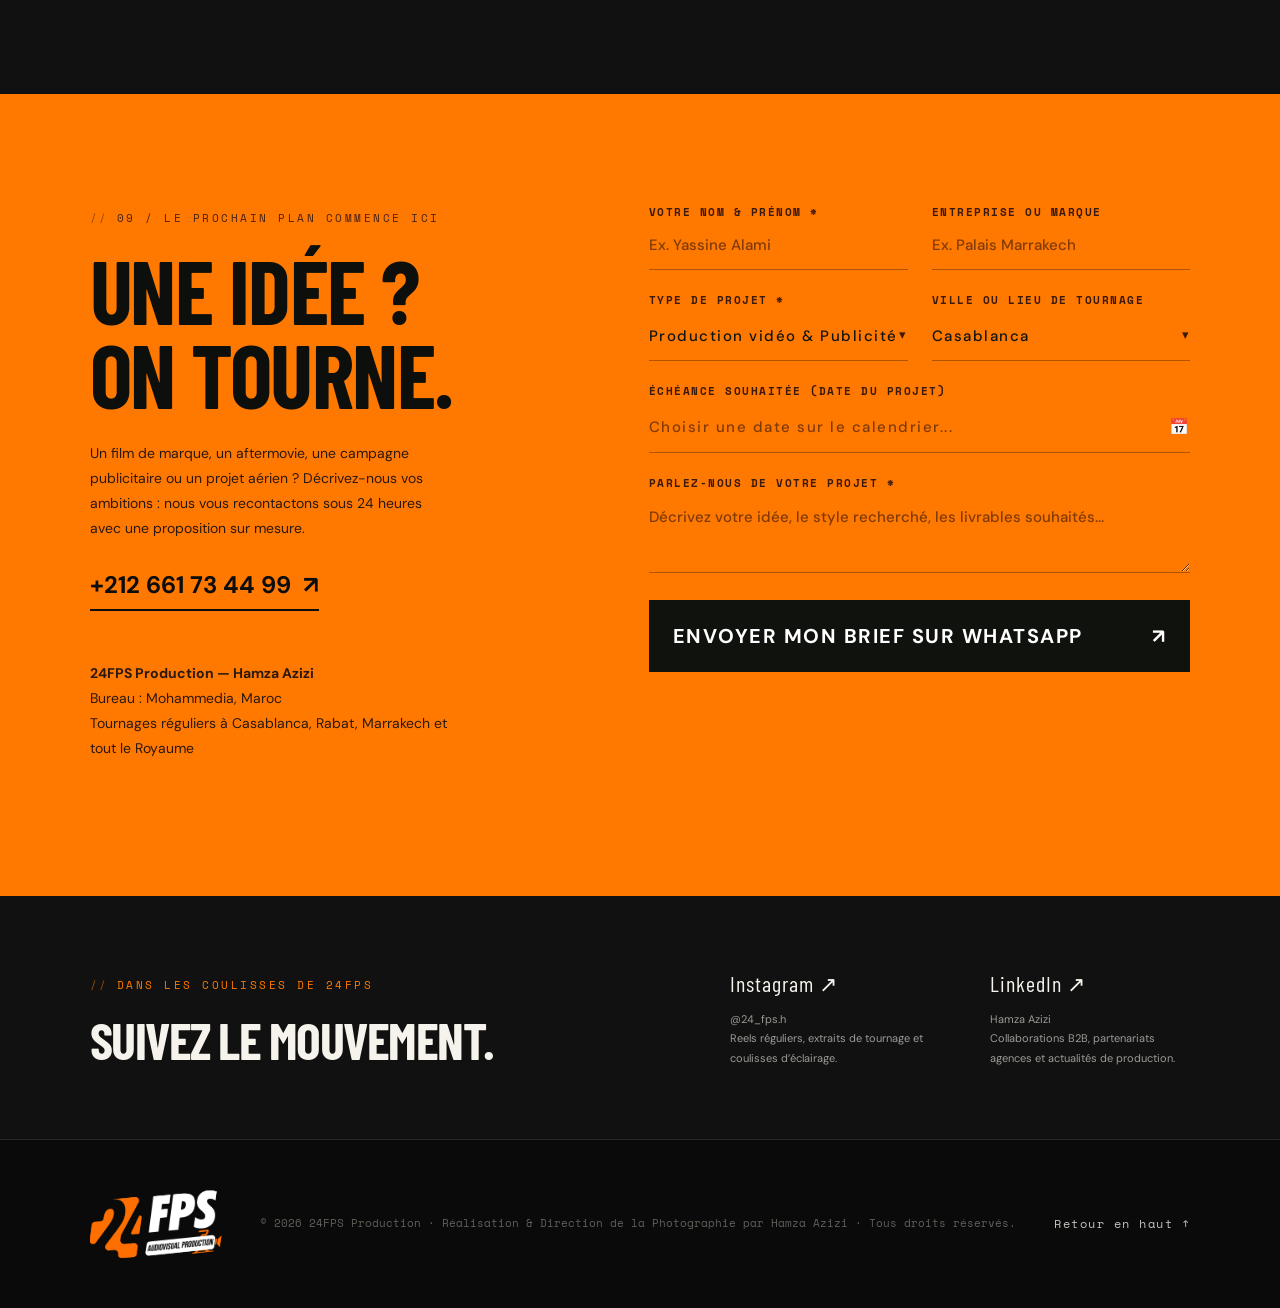
==== commit 59528e2c: "feat: embed Salon du Cheval video in Elegance of Motion section with fast facade player, tempting co" ====
--- a/24FPS_Maquette/index.html
+++ b/24FPS_Maquette/index.html
@@ -20,6 +20,14 @@
   <meta name="twitter:title" content="24FPS Production — Réalisateur & Directeur de la Photographie">
   <meta name="twitter:description" content="Films publicitaires, documentaires et direction de l’image partout au Maroc.">
   <meta name="theme-color" content="#101110">
+
+  <!-- High Performance Video Preconnects & Asset Preload -->
+  <link rel="preconnect" href="https://www.youtube-nocookie.com">
+  <link rel="preconnect" href="https://www.youtube.com">
+  <link rel="preconnect" href="https://i.ytimg.com">
+  <link rel="dns-prefetch" href="https://www.youtube-nocookie.com">
+  <link rel="dns-prefetch" href="https://www.youtube.com">
+  <link rel="preload" as="image" href="assets/elegance-motion-cover.webp" type="image/webp">
 
   <!-- Favicon -->
   <link rel="icon" type="image/png" href="assets/24fps-logo.png">
@@ -361,14 +369,21 @@
         <div class="projects">
           <!-- Project 1 -->
           <article class="project" data-type="brand" data-id="brand-1">
-            <div class="picture">
-              <img src="https://images.unsplash.com/photo-1485846234645-a62644f84728?auto=format&fit=crop&w=1200&q=85" alt="Tournage cinéma d’un film de marque par 24FPS" loading="lazy">
+            <div class="picture" id="picture-brand-1">
+              <picture>
+                <source srcset="assets/elegance-motion-cover.webp" type="image/webp">
+                <img src="assets/elegance-motion-cover.jpg" alt="L’Élégance du Mouvement — Salon du Cheval El Jadida par 24FPS" loading="eager" fetchpriority="high" width="1280" height="650">
+              </picture>
               <div class="picture-badges">
                 <span class="tag">FILM DE MARQUE</span>
-                <span class="duration-tag">01:45 · 2.39:1</span>
+                <span class="duration-tag">00:47 · 4K UHD</span>
               </div>
               <div class="play-hover-overlay">
-                <span class="play-action-btn">▶</span>
+                <button type="button" class="play-action-btn" aria-label="Lancer la vidéo L’Élégance du Mouvement" title="Regarder la vidéo (00:47)">
+                  <svg viewBox="0 0 24 24" fill="currentColor" width="22" height="22" aria-hidden="true">
+                    <polygon points="6 3 20 12 6 21 6 3"></polygon>
+                  </svg>
+                </button>
               </div>
             </div>
             <div class="project-info">
@@ -390,7 +405,11 @@
                 <span class="duration-tag">02:30 · 16:9 UHD</span>
               </div>
               <div class="play-hover-overlay">
-                <span class="play-action-btn">▶</span>
+                <button type="button" class="play-action-btn" aria-label="Lancer la vidéo" title="Regarder la vidéo">
+                  <svg viewBox="0 0 24 24" fill="currentColor" width="22" height="22" aria-hidden="true">
+                    <polygon points="6 3 20 12 6 21 6 3"></polygon>
+                  </svg>
+                </button>
               </div>
             </div>
             <div class="project-info">
@@ -412,7 +431,11 @@
                 <span class="duration-tag">02:10 · PRORES</span>
               </div>
               <div class="play-hover-overlay">
-                <span class="play-action-btn">▶</span>
+                <button type="button" class="play-action-btn" aria-label="Lancer la vidéo" title="Regarder la vidéo">
+                  <svg viewBox="0 0 24 24" fill="currentColor" width="22" height="22" aria-hidden="true">
+                    <polygon points="6 3 20 12 6 21 6 3"></polygon>
+                  </svg>
+                </button>
               </div>
             </div>
             <div class="project-info">
@@ -434,7 +457,11 @@
                 <span class="duration-tag">03:15 · 4K DCI</span>
               </div>
               <div class="play-hover-overlay">
-                <span class="play-action-btn">▶</span>
+                <button type="button" class="play-action-btn" aria-label="Lancer la vidéo" title="Regarder la vidéo">
+                  <svg viewBox="0 0 24 24" fill="currentColor" width="22" height="22" aria-hidden="true">
+                    <polygon points="6 3 20 12 6 21 6 3"></polygon>
+                  </svg>
+                </button>
               </div>
             </div>
             <div class="project-info">
@@ -456,7 +483,11 @@
                 <span class="duration-tag">00:35 · 9:16 VERTICAL</span>
               </div>
               <div class="play-hover-overlay">
-                <span class="play-action-btn">▶</span>
+                <button type="button" class="play-action-btn" aria-label="Lancer la vidéo" title="Regarder la vidéo">
+                  <svg viewBox="0 0 24 24" fill="currentColor" width="22" height="22" aria-hidden="true">
+                    <polygon points="6 3 20 12 6 21 6 3"></polygon>
+                  </svg>
+                </button>
               </div>
             </div>
             <div class="project-info">
@@ -478,7 +509,11 @@
                 <span class="duration-tag">05:40 · CINEMASCOPE</span>
               </div>
               <div class="play-hover-overlay">
-                <span class="play-action-btn">▶</span>
+                <button type="button" class="play-action-btn" aria-label="Lancer la vidéo" title="Regarder la vidéo">
+                  <svg viewBox="0 0 24 24" fill="currentColor" width="22" height="22" aria-hidden="true">
+                    <polygon points="6 3 20 12 6 21 6 3"></polygon>
+                  </svg>
+                </button>
               </div>
             </div>
             <div class="project-info">
@@ -500,7 +535,11 @@
                 <span class="duration-tag">02:00 · 4K UHD</span>
               </div>
               <div class="play-hover-overlay">
-                <span class="play-action-btn">▶</span>
+                <button type="button" class="play-action-btn" aria-label="Lancer la vidéo" title="Regarder la vidéo">
+                  <svg viewBox="0 0 24 24" fill="currentColor" width="22" height="22" aria-hidden="true">
+                    <polygon points="6 3 20 12 6 21 6 3"></polygon>
+                  </svg>
+                </button>
               </div>
             </div>
             <div class="project-info">
@@ -522,7 +561,11 @@
                 <span class="duration-tag">01:15 · 120 FPS</span>
               </div>
               <div class="play-hover-overlay">
-                <span class="play-action-btn">▶</span>
+                <button type="button" class="play-action-btn" aria-label="Lancer la vidéo" title="Regarder la vidéo">
+                  <svg viewBox="0 0 24 24" fill="currentColor" width="22" height="22" aria-hidden="true">
+                    <polygon points="6 3 20 12 6 21 6 3"></polygon>
+                  </svg>
+                </button>
               </div>
             </div>
             <div class="project-info">
--- a/24FPS_Maquette/css/style.css
+++ b/24FPS_Maquette/css/style.css
@@ -1030,34 +1030,139 @@
   align-items: center;
   justify-content: center;
   z-index: 3;
-  opacity: 0;
-  background: rgba(0, 0, 0, 0.35);
-  backdrop-filter: blur(2px);
-  transition: opacity 0.3s ease;
+  opacity: 0.95;
+  background: radial-gradient(circle at center, rgba(0, 0, 0, 0.1) 0%, rgba(0, 0, 0, 0.45) 80%);
+  transition: opacity 0.3s ease, background 0.3s ease;
+  pointer-events: auto;
 }
 
 .project:hover .play-hover-overlay {
   opacity: 1;
+  background: radial-gradient(circle at center, rgba(0, 0, 0, 0.2) 0%, rgba(0, 0, 0, 0.55) 100%);
+  backdrop-filter: blur(2px);
 }
 
 .play-action-btn {
-  width: 60px;
-  height: 60px;
+  width: 66px;
+  height: 66px;
   border-radius: 50%;
   background: var(--orange);
-  color: #000;
+  color: #101110;
+  border: none;
+  cursor: pointer;
   display: flex;
   align-items: center;
   justify-content: center;
-  font-size: 20px;
   padding-left: 4px;
-  box-shadow: 0 0 30px var(--orange-glow);
-  transform: scale(0.85);
-  transition: transform var(--transition-smooth);
-}
-
-.project:hover .play-action-btn {
-  transform: scale(1);
+  box-shadow: 0 0 28px rgba(255, 121, 0, 0.7), 0 8px 24px rgba(0, 0, 0, 0.5);
+  transform: scale(0.96);
+  transition: transform 0.3s cubic-bezier(0.2, 0.8, 0.2, 1), box-shadow 0.3s ease, background-color 0.2s ease;
+  animation: playGlowPulse 2.8s infinite ease-in-out;
+}
+
+@keyframes playGlowPulse {
+  0%, 100% {
+    transform: scale(0.96);
+    box-shadow: 0 0 22px rgba(255, 121, 0, 0.6), 0 6px 20px rgba(0, 0, 0, 0.45);
+  }
+  50% {
+    transform: scale(1.03);
+    box-shadow: 0 0 38px rgba(255, 121, 0, 0.95), 0 10px 28px rgba(0, 0, 0, 0.6);
+  }
+}
+
+.project:hover .play-action-btn,
+.play-action-btn:hover {
+  transform: scale(1.12) !important;
+  box-shadow: 0 0 45px rgba(255, 121, 0, 1), 0 12px 32px rgba(0, 0, 0, 0.7);
+  background: #ff8e26;
+}
+
+/* Picture video playing states */
+.picture.video-playing {
+  background: #000;
+}
+
+.picture.video-playing::after {
+  display: none !important;
+}
+
+.picture.video-playing .picture-badges,
+.picture.video-playing .play-hover-overlay,
+.picture.video-playing picture,
+.picture.video-playing img {
+  display: none !important;
+}
+
+.project-embed-iframe {
+  position: absolute;
+  inset: 0;
+  width: 100%;
+  height: 100%;
+  border: 0;
+  z-index: 4;
+  background: #000;
+}
+
+.inline-video-controls {
+  position: absolute;
+  top: 14px;
+  right: 14px;
+  display: flex;
+  gap: 8px;
+  z-index: 6;
+  opacity: 0.92;
+  transition: opacity 0.2s ease;
+}
+
+.inline-video-controls:hover {
+  opacity: 1;
+}
+
+.inline-expand-btn,
+.inline-close-btn {
+  background: rgba(16, 17, 16, 0.9);
+  backdrop-filter: blur(8px);
+  border: 1px solid rgba(255, 255, 255, 0.25);
+  color: #fff;
+  border-radius: 4px;
+  padding: 6px 12px;
+  font-family: var(--font-mono);
+  font-size: 11px;
+  letter-spacing: 0.8px;
+  text-transform: uppercase;
+  display: inline-flex;
+  align-items: center;
+  gap: 6px;
+  cursor: pointer;
+  transition: all 0.2s ease;
+}
+
+.inline-expand-btn svg {
+  fill: var(--orange);
+}
+
+.inline-expand-btn:hover {
+  background: var(--orange);
+  color: #101110;
+  border-color: var(--orange);
+  transform: translateY(-1px);
+}
+
+.inline-expand-btn:hover svg {
+  fill: #101110;
+}
+
+.inline-close-btn {
+  padding: 6px 10px;
+  font-weight: 700;
+}
+
+.inline-close-btn:hover {
+  background: #e63946;
+  border-color: #e63946;
+  color: #fff;
+  transform: translateY(-1px);
 }
 
 .project-info {
